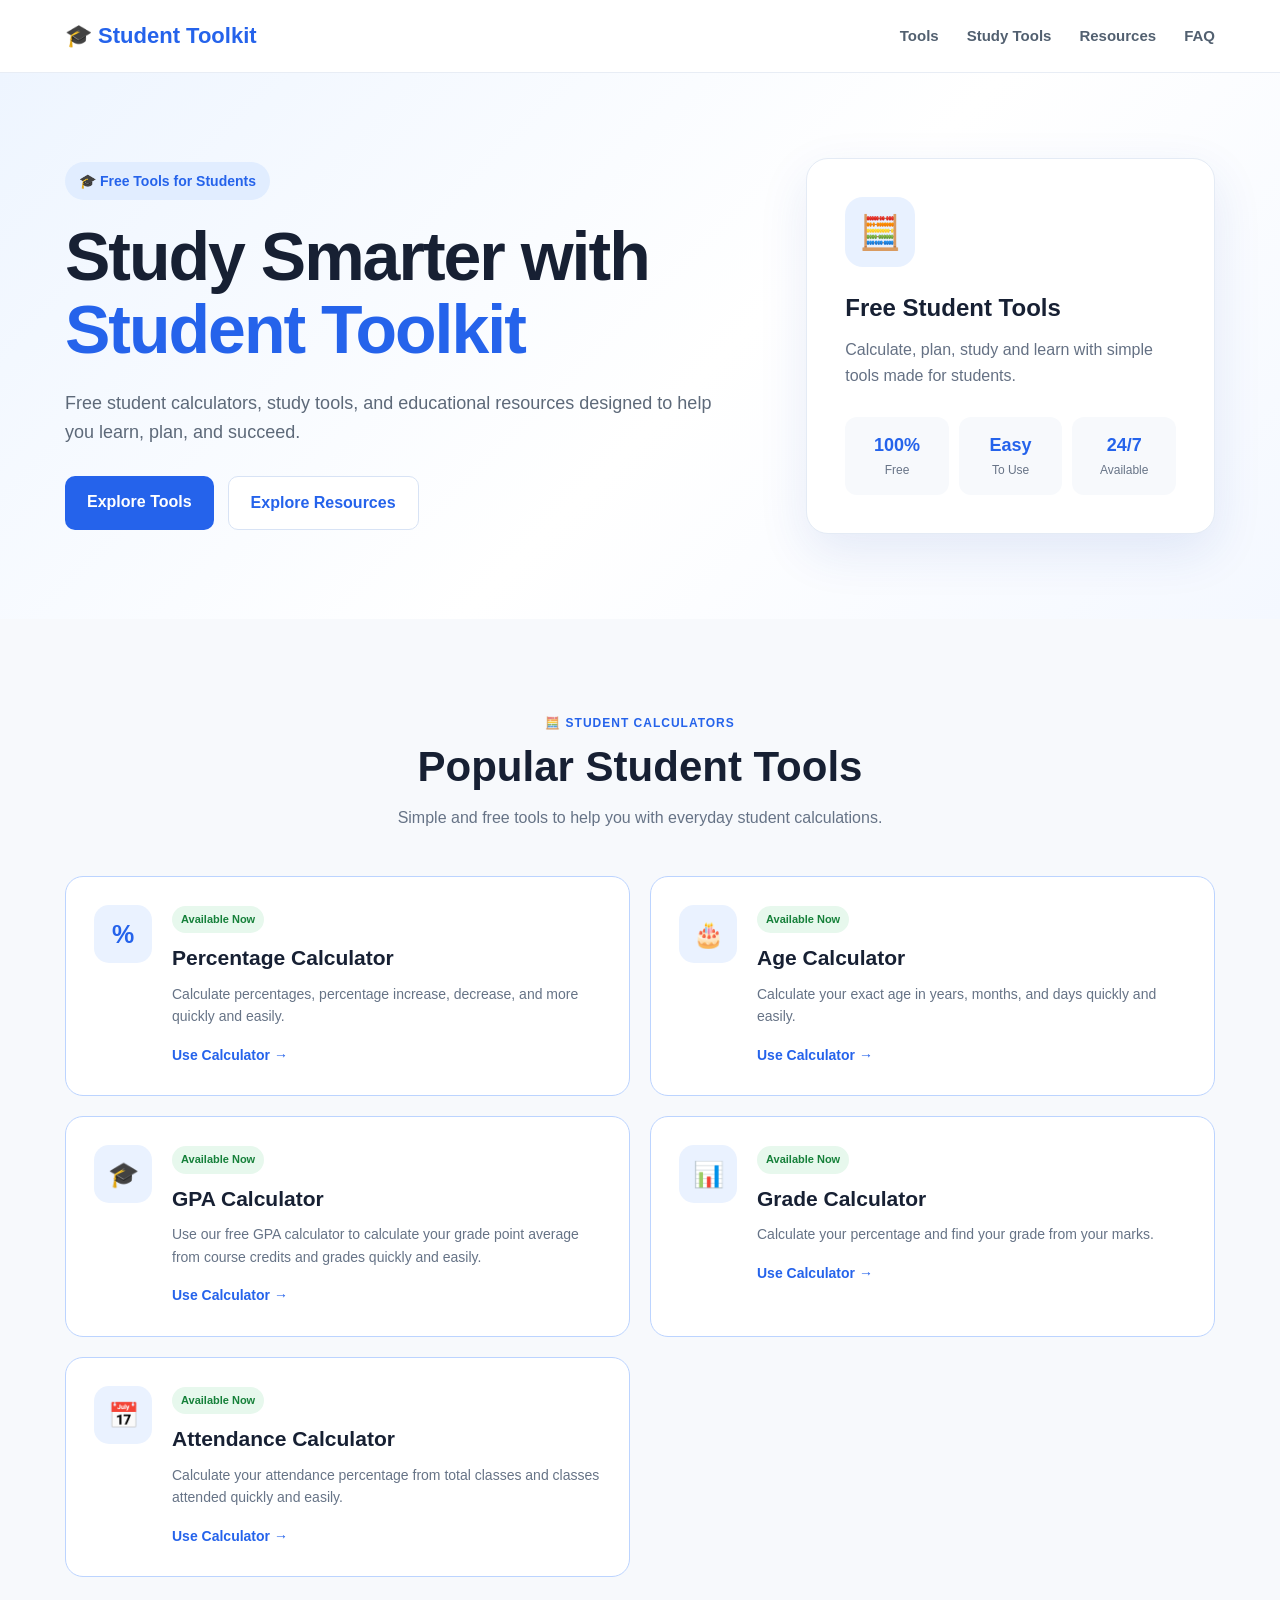
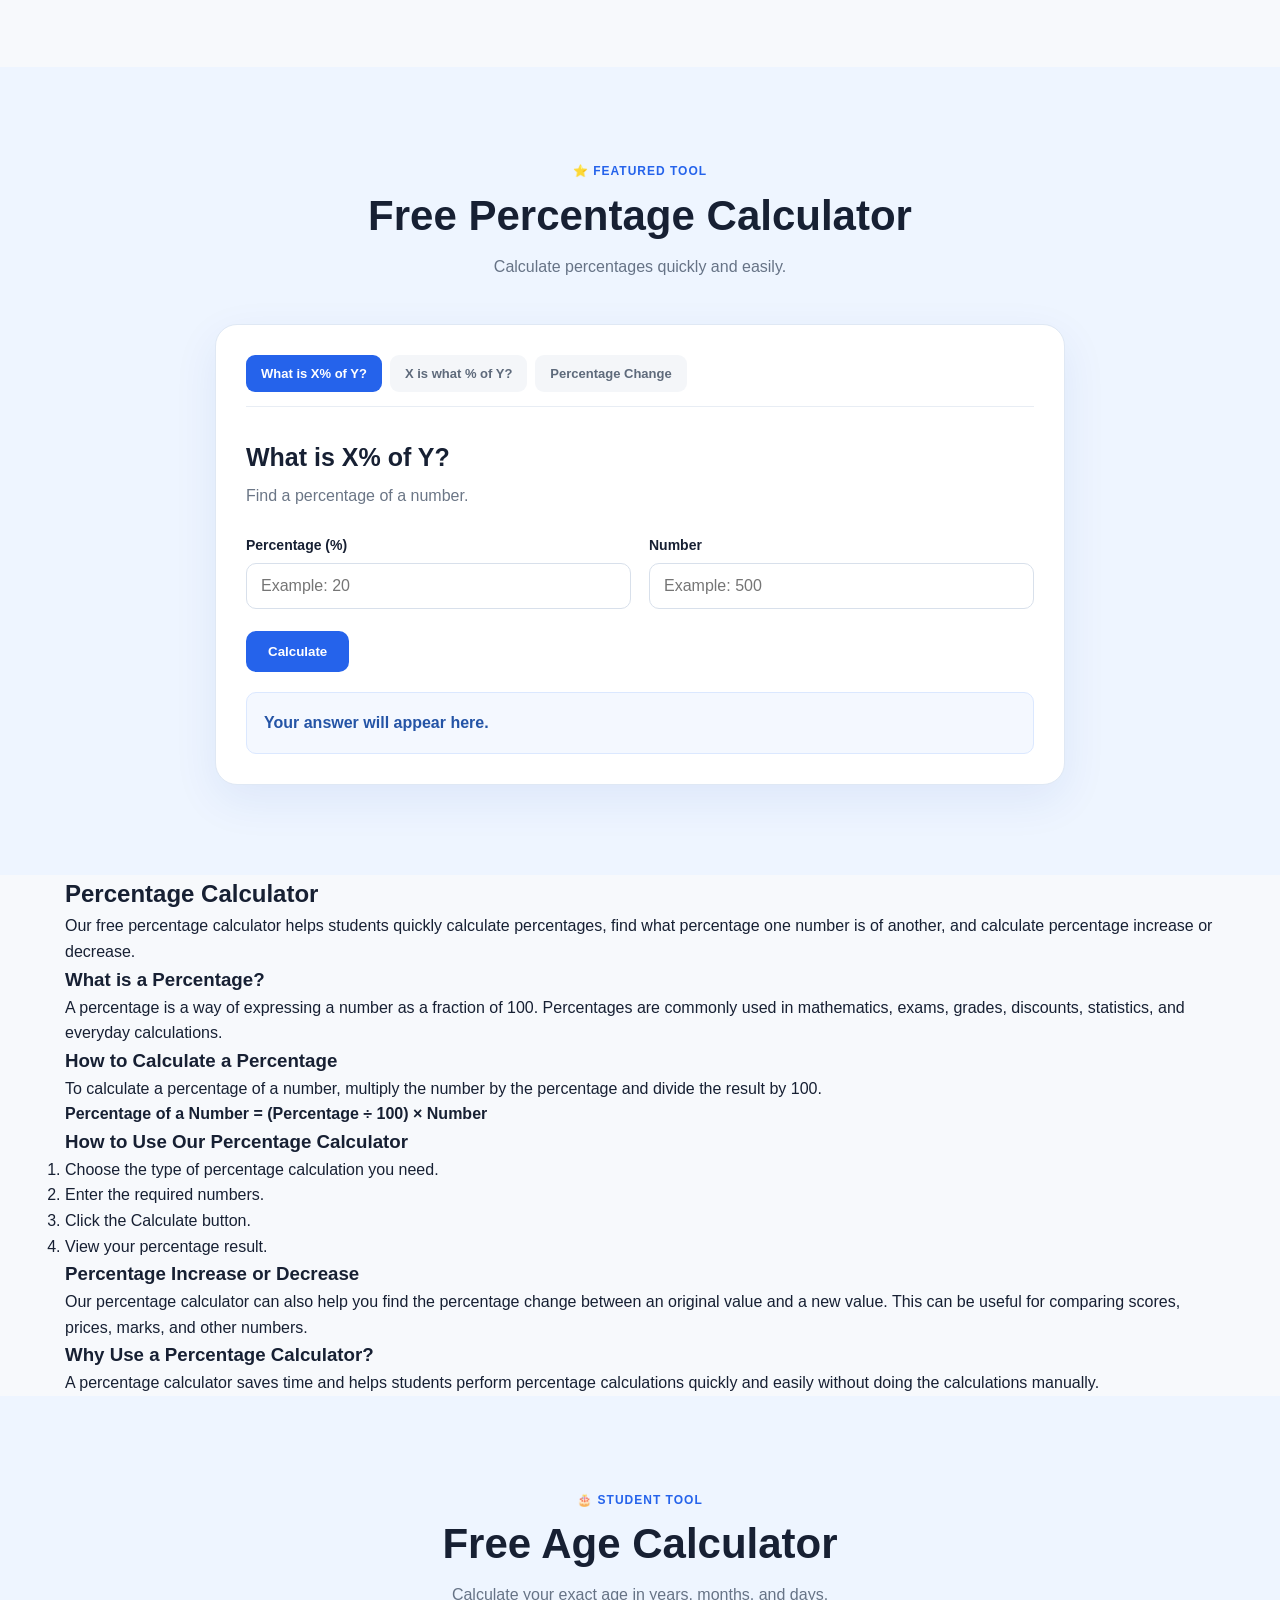
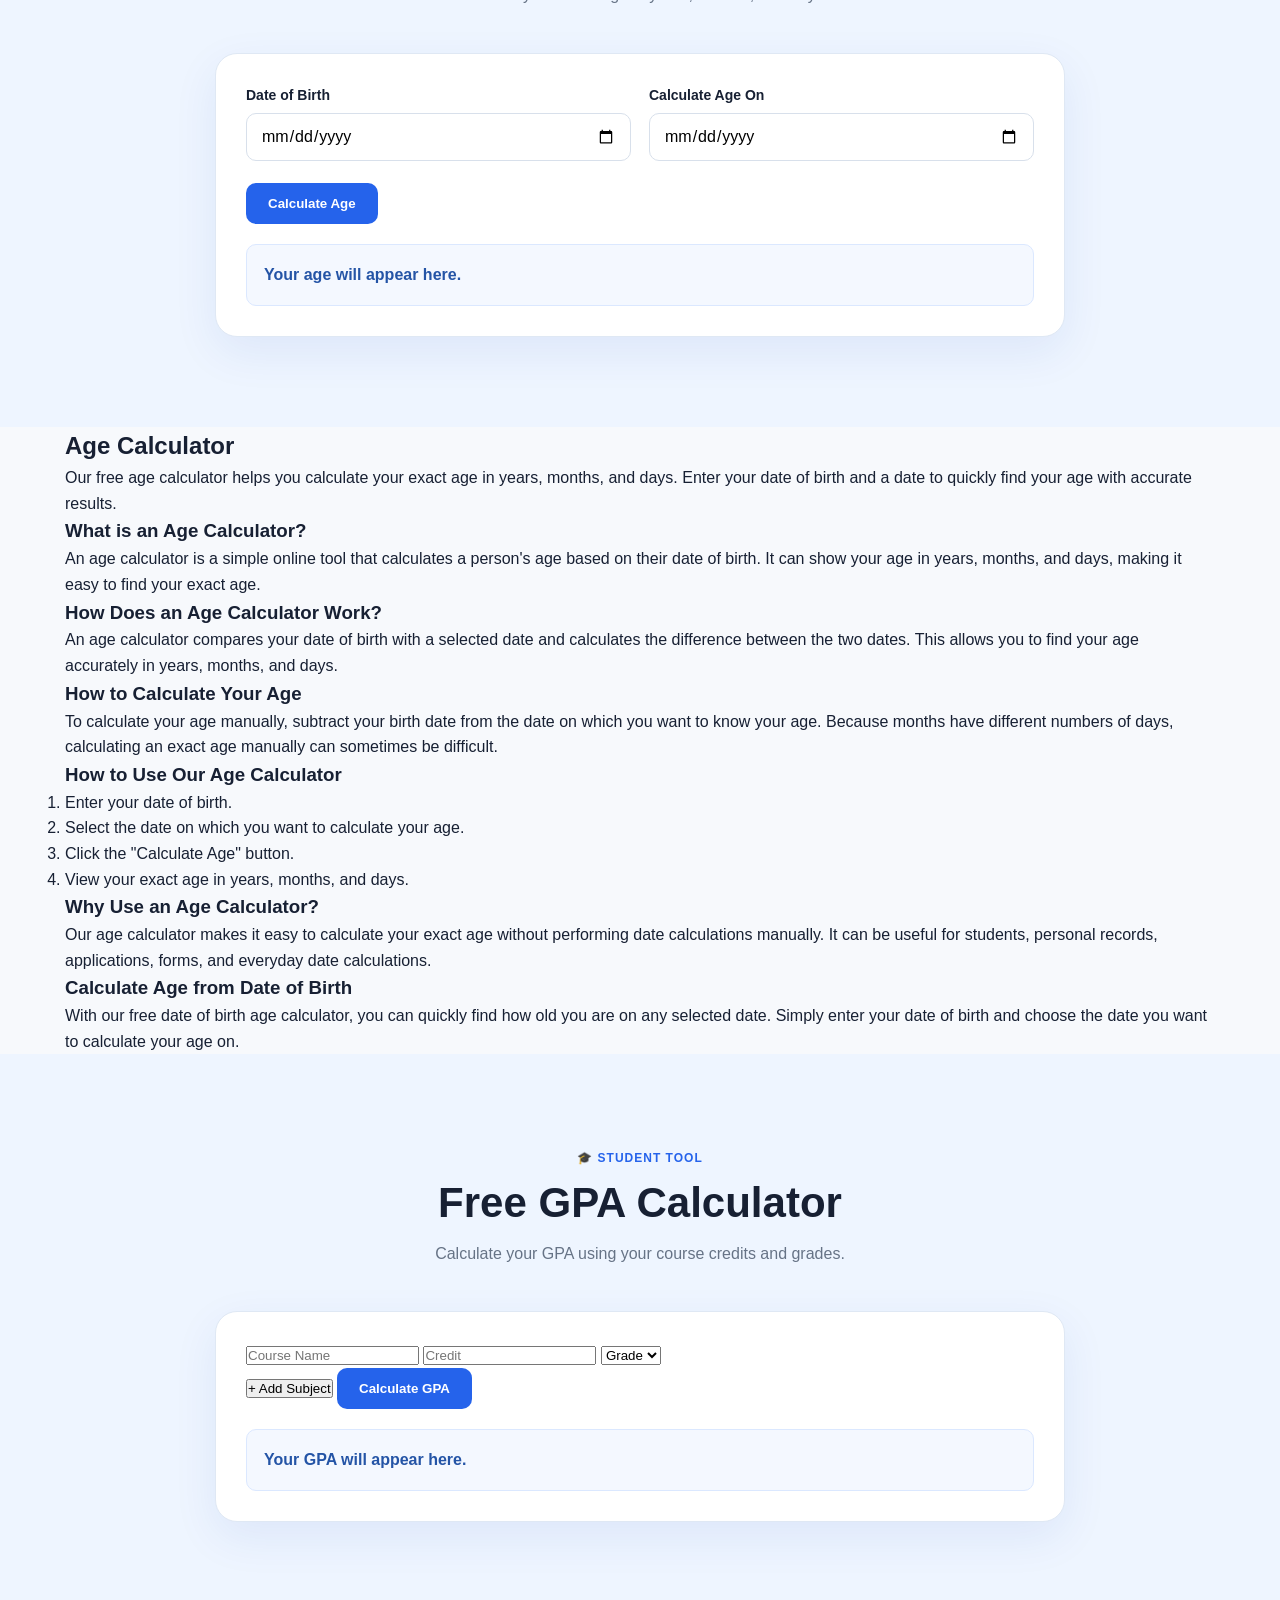
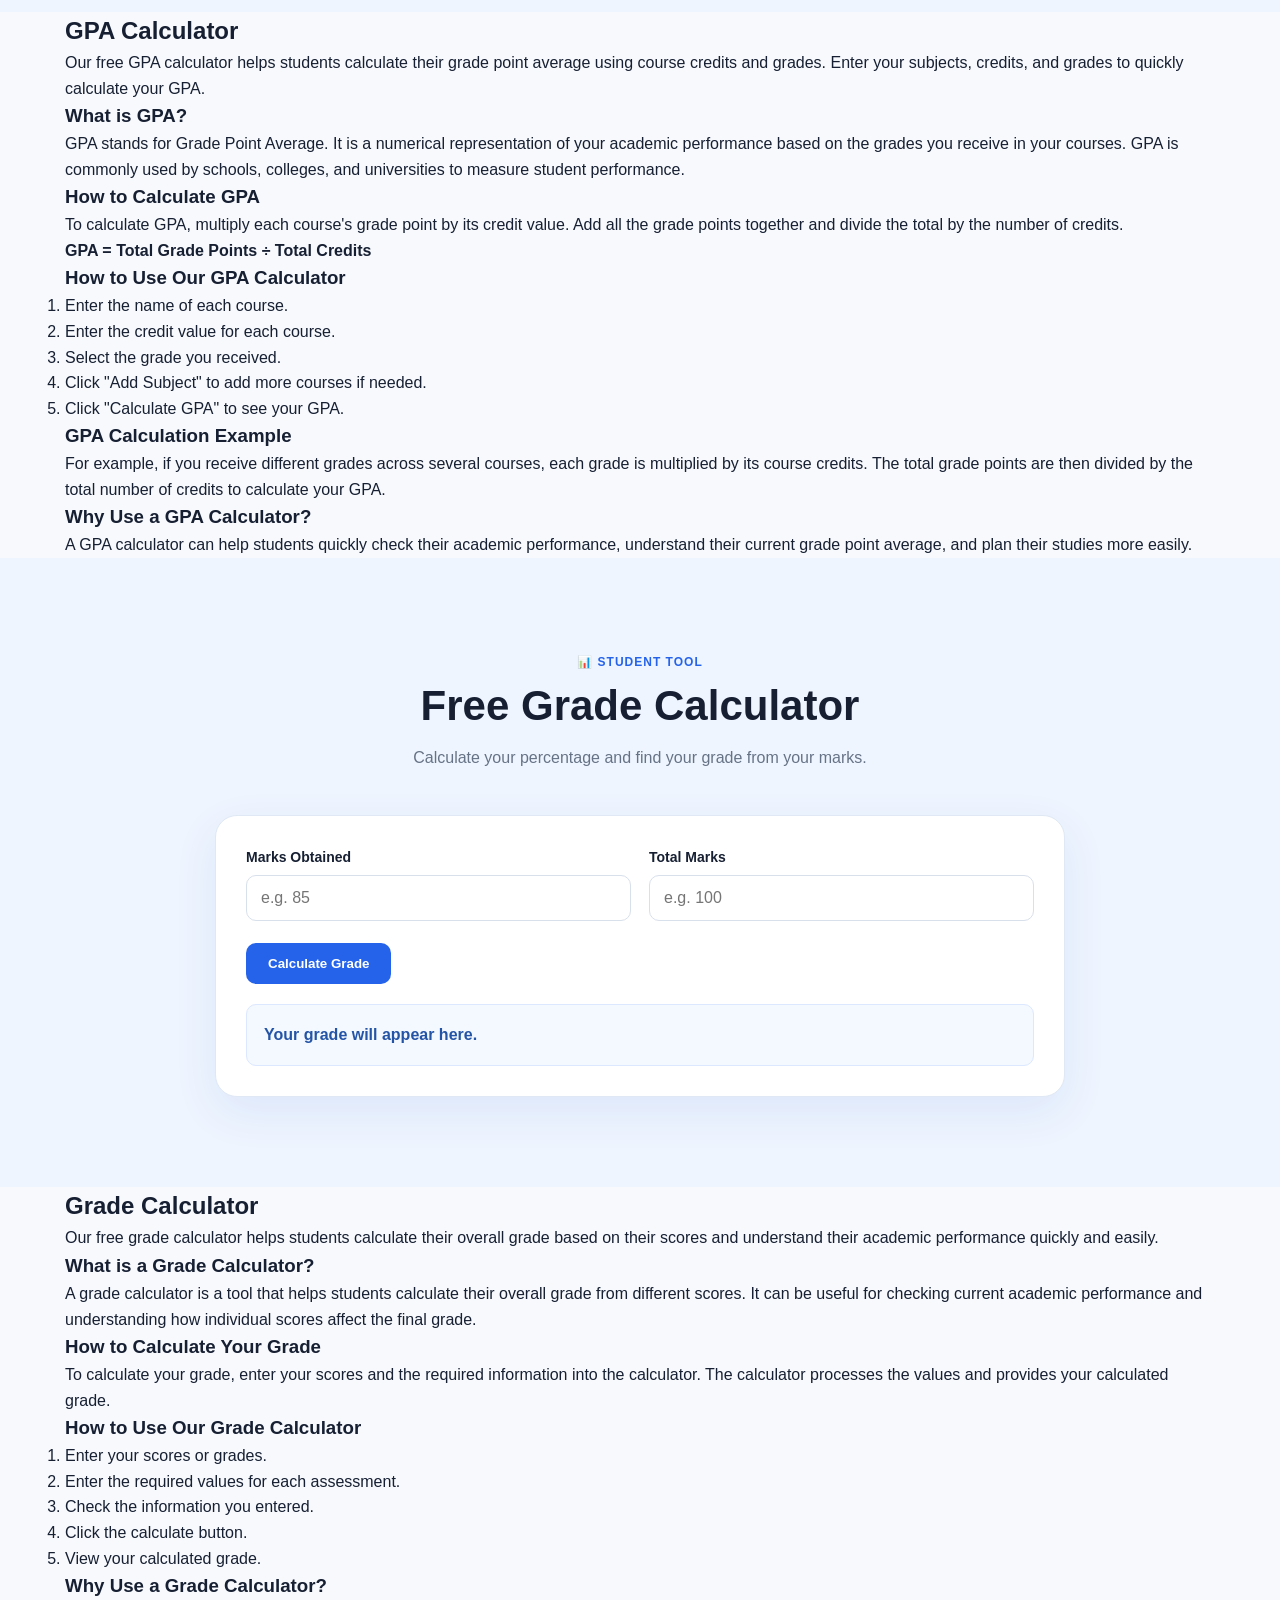
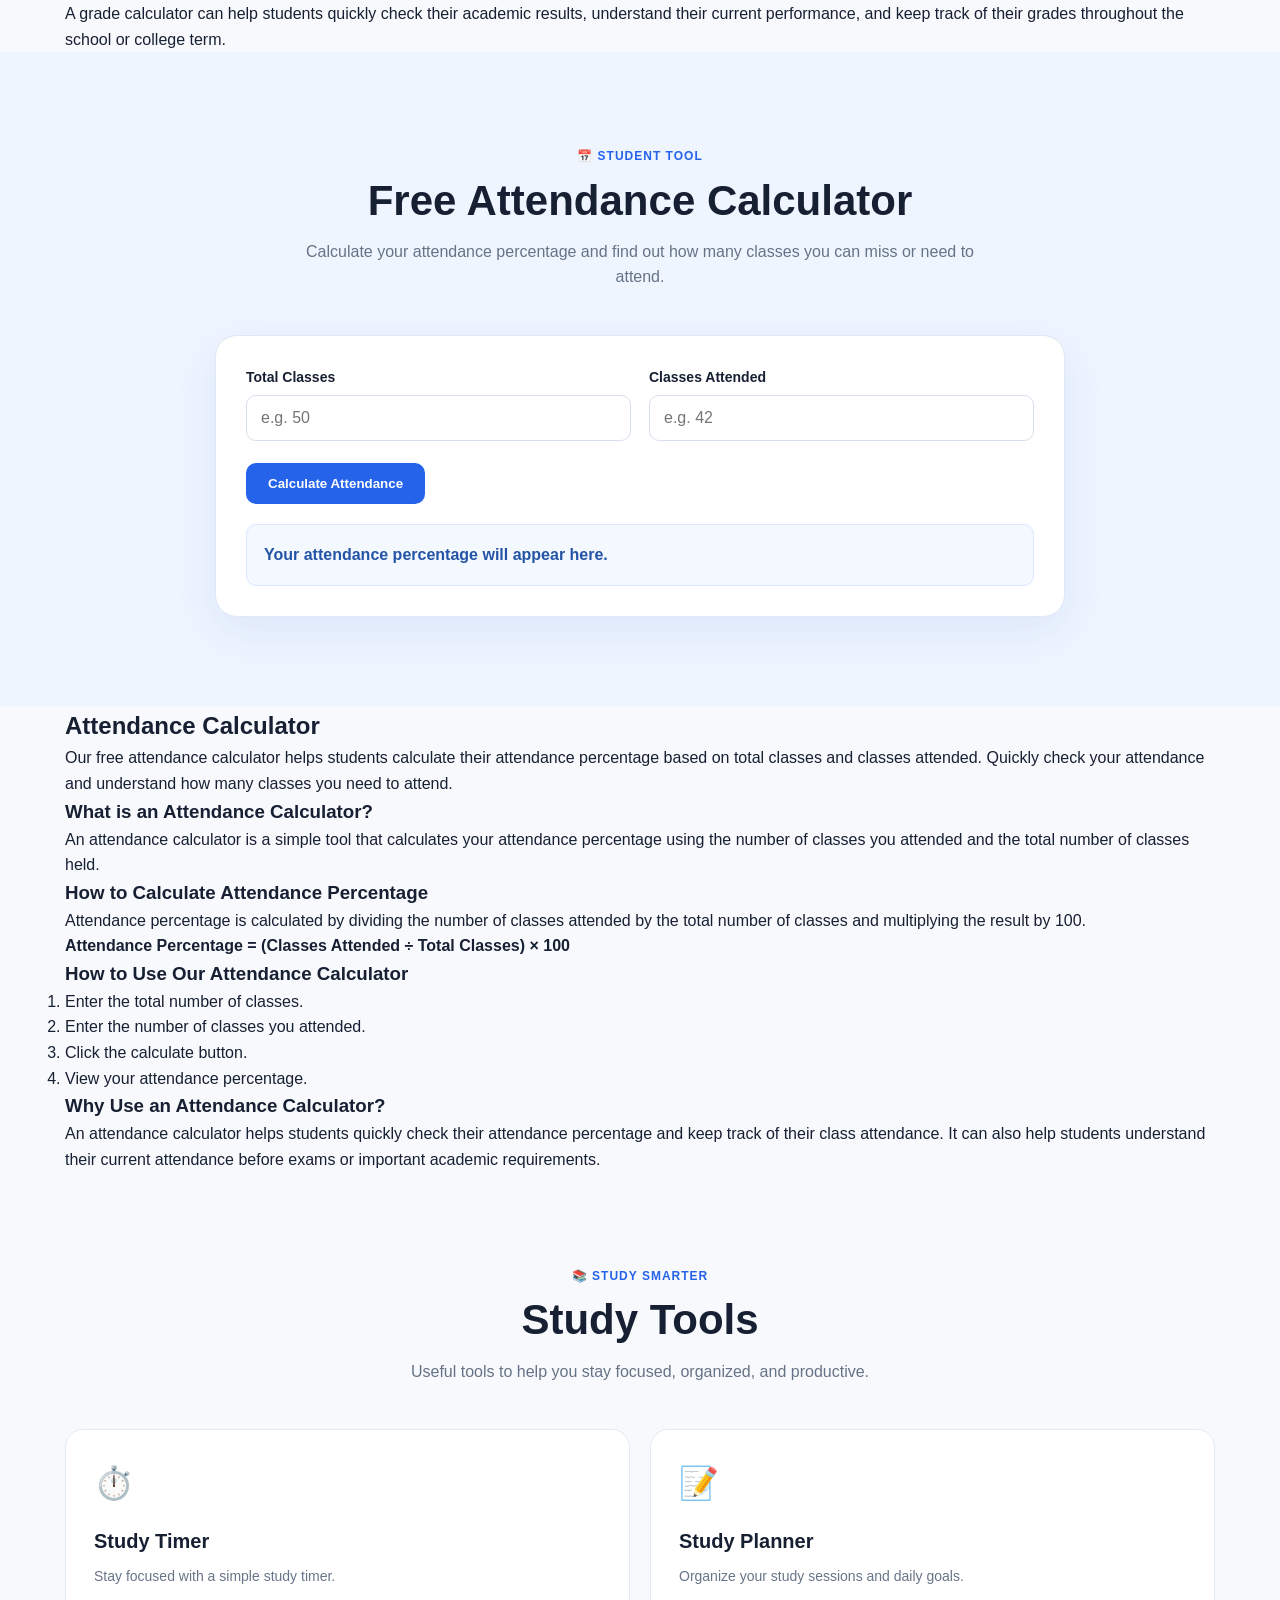
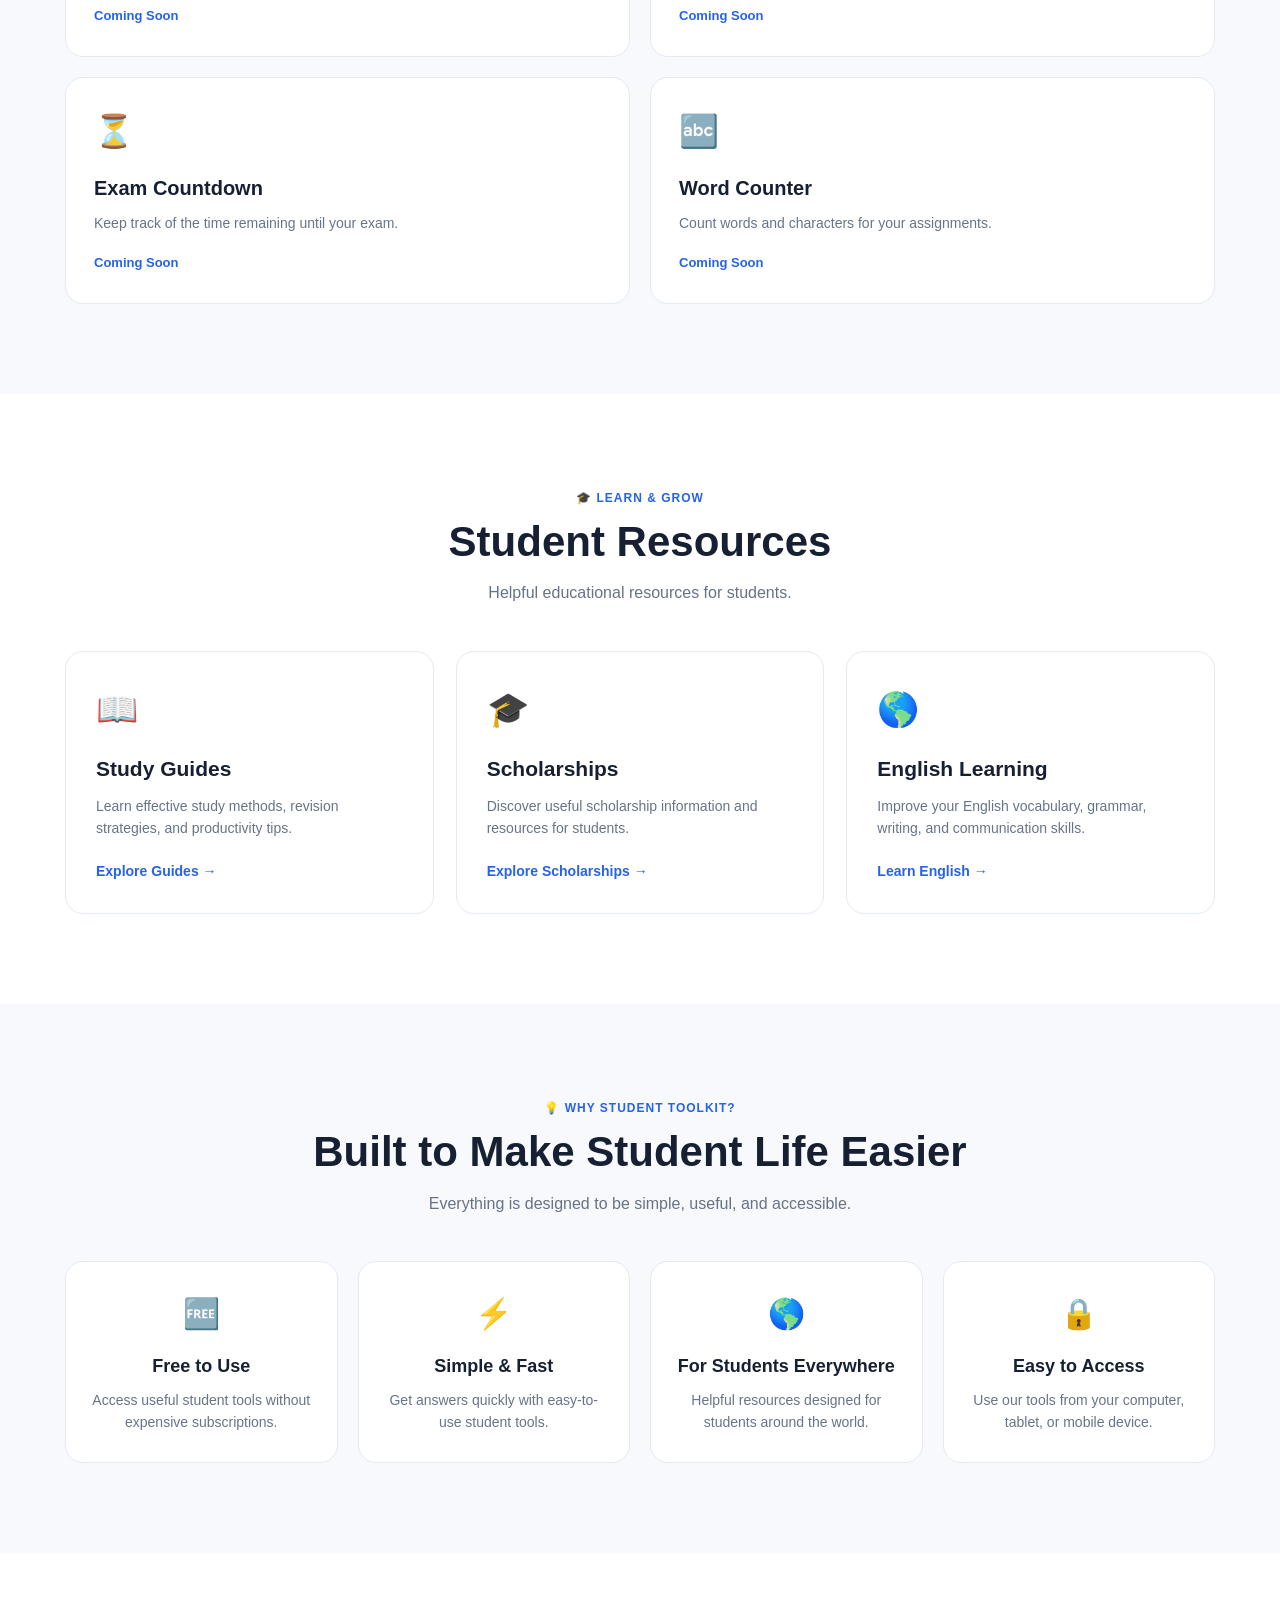
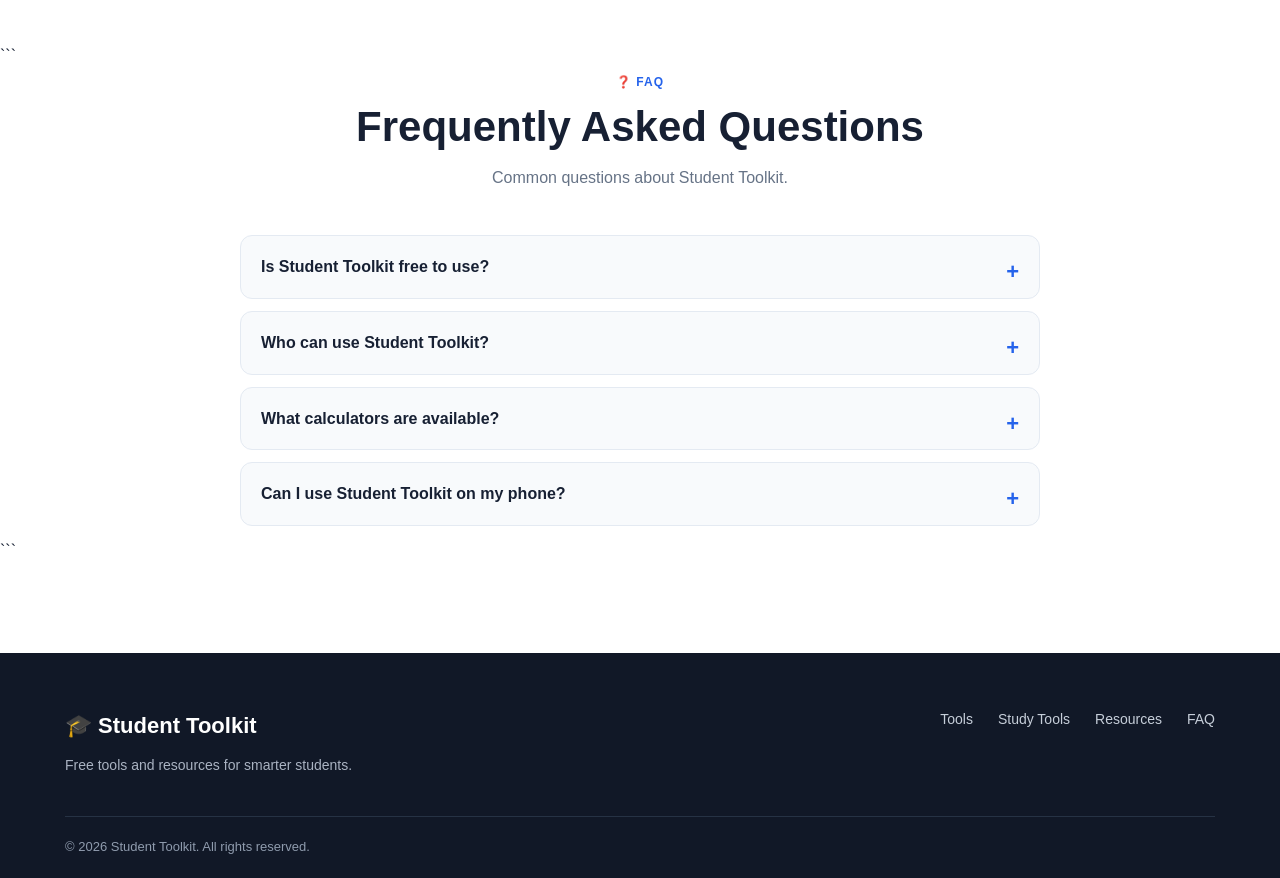
==== index.html @ 911ba62a "Update index.html" ====
<!DOCTYPE html>
<html lang="en">
<head>
    <meta name="google-site-verification" content="EQtaDF03C8hh1XUocnLh0utNA8jxIf3ytCfOJgobHnQ" />

<meta charset="UTF-8">

<meta name="viewport" content="width=device-width, initial-scale=1.0">

<title>Student Toolkit - Free Student Tools & Resources</title>

<meta name="description" content="Student Toolkit provides free student calculators and study tools, including percentage, age, GPA, grade, and attendance calculators to help students calculate and learn easily.">
<meta name="keywords" content="student tools, free student tools, student calculator, attendance calculator, free attendance calculator, attendance percentage calculator, class attendance calculator, attendance tracker, grade calculator, GPA calculator, age calculator, percentage calculator, study tools, study resources">
<meta name="author" content="Student Toolkit">

    <!-- Connect CSS -->
    <link rel="stylesheet" href="style.css">
</head>

<body>

    <!-- ================= HEADER ================= -->

    <header class="site-header">

        <div class="container header-content">

            <a href="#" class="logo">
                🎓 Student Toolkit
            </a>

            <nav class="navbar">
                <a href="#tools">Tools</a>
                <a href="#study-tools">Study Tools</a>
                <a href="#resources">Resources</a>
                <a href="#faq">FAQ</a>
            </nav>

        </div>

    </header>


    <!-- ================= HERO SECTION ================= -->

    <main>

        <section class="hero">

            <div class="container hero-content">

                <div class="hero-text">

                    <span class="hero-badge">
                        🎓 Free Tools for Students
                    </span>

                    <h1>
                        Study Smarter with
                        <span>Student Toolkit</span>
                    </h1>

                    <p>
                        Free student calculators, study tools, and educational
                        resources designed to help you learn, plan, and succeed.
                    </p>

                    <div class="hero-buttons">

                        <a href="#tools" class="btn btn-primary">
                            Explore Tools
                        </a>

                        <a href="#resources" class="btn btn-secondary">
                            Explore Resources
                        </a>

                    </div>

                </div>

                <div class="hero-card">

                    <div class="hero-card-icon">
                        🧮
                    </div>

                    <h3>Free Student Tools</h3>

                    <p>
                        Calculate, plan, study and learn with simple
                        tools made for students.
                    </p>

                    <div class="mini-stats">

                        <div>
                            <strong>100%</strong>
                            <span>Free</span>
                        </div>

                        <div>
                            <strong>Easy</strong>
                            <span>To Use</span>
                        </div>

                        <div>
                            <strong>24/7</strong>
                            <span>Available</span>
                        </div>

                    </div>

                </div>

            </div>

        </section>


        <!-- ================= POPULAR TOOLS ================= -->

        <section id="tools" class="section">

            <div class="container">

                <div class="section-heading">

                    <span class="section-label">
                        🧮 STUDENT CALCULATORS
                    </span>

                    <h2>Popular Student Tools</h2>

                    <p>
                        Simple and free tools to help you with everyday
                        student calculations.
                    </p>

                </div>


                <div class="tools-grid">

                    <!-- Percentage Calculator -->

                    <div class="tool-card featured-tool">

                        <div class="tool-icon">
                            %
                        </div>

                        <div class="tool-content">

                            <span class="tool-badge">
                                Available Now
                            </span>

                            <h3>Percentage Calculator</h3>

                            <p>
                                Calculate percentages, percentage increase,
                                decrease, and more quickly and easily.
                            </p>

                            <a href="#percentage-calculator" class="tool-link">
                                Use Calculator →
                            </a>

                        </div>

                    </div>
                                        <!-- Age Calculator -->

                    <div class="tool-card featured-tool">

                        <div class="tool-icon">
                            🎂
                        </div>

                        <div class="tool-content">

                            <span class="tool-badge">
                                Available Now
                            </span>

                            <h3>Age Calculator</h3>

                            <p>
                                Calculate your exact age in years, months,
                                and days quickly and easily.
                            </p>

                            <a href="#age-calculator" class="tool-link">
                                Use Calculator →
                            </a>

                        </div>

                    </div>


                   <!-- GPA Calculator -->

<div class="tool-card featured-tool">

    <div class="tool-icon">
        🎓
    </div>

    <div class="tool-content">

        <span class="tool-badge">
            Available Now
        </span>

        <h3>GPA Calculator</h3>

       <p>
    Use our free GPA calculator to calculate your grade point average
    from course credits and grades quickly and easily.
</p>
        <a href="#gpa-calculator" class="tool-link">
            Use Calculator →
        </a>

    </div>

</div>


                    <!-- Grade Calculator -->

<div class="tool-card featured-tool">

    <div class="tool-icon">
        📊
    </div>

    <div class="tool-content">

        <span class="tool-badge">
            Available Now
        </span>

        <h3>Grade Calculator</h3>

        <p>
            Calculate your percentage and find your grade from your marks.
        </p>

        <a href="#grade-calculator" class="tool-link">
            Use Calculator →
        </a>

    </div>

</div>
                    <!-- Attendance Calculator -->

<div class="tool-card featured-tool">

    <div class="tool-icon">
        📅
    </div>

    <div class="tool-content">

        <span class="tool-badge">
            Available Now
        </span>

        <h3>Attendance Calculator</h3>

        <p>
            Calculate your attendance percentage from total classes and classes attended quickly and easily.
        </p>

        <a href="#attendance-calculator" class="tool-link">
            Use Calculator →
        </a>

    </div>

</div>
        </section>


        <!-- ================= PERCENTAGE CALCULATOR ================= -->

        <section id="percentage-calculator" class="calculator-section">

            <div class="container">

                <div class="section-heading">

                    <span class="section-label">
                        ⭐ FEATURED TOOL
                    </span>

                    <h2>Free Percentage Calculator</h2>

                    <p>
                        Calculate percentages quickly and easily.
                    </p>

                </div>


                <div class="calculator-box">

                    <!-- Calculator Tabs -->

                    <div class="calculator-tabs">

                        <button
                            class="calculator-tab active"
                            onclick="showCalculator(1)">
                            What is X% of Y?
                        </button>

                        <button
                            class="calculator-tab"
                            onclick="showCalculator(2)">
                            X is what % of Y?
                        </button>

                        <button
                            class="calculator-tab"
                            onclick="showCalculator(3)">
                            Percentage Change
                        </button>

                    </div>


                    <!-- Calculator 1 -->

                    <div id="calculator-1" class="calculator-content active">

                        <h3>What is X% of Y?</h3>

                        <p class="calculator-description">
                            Find a percentage of a number.
                        </p>

                        <div class="input-row">

                            <div class="input-group">

                                <label for="percent1">
                                    Percentage (%)
                                </label>

                                <input
                                    type="number"
                                    id="percent1"
                                    placeholder="Example: 20">

                            </div>

                            <div class="input-group">

                                <label for="number1">
                                    Number
                                </label>

                                <input
                                    type="number"
                                    id="number1"
                                    placeholder="Example: 500">

                            </div>

                        </div>

                        <button
                            class="calculate-btn"
                            onclick="calculatePercentageOfNumber()">
                            Calculate
                        </button>

                        <div id="result1" class="calculator-result">
                            Your answer will appear here.
                        </div>

                    </div>


                    <!-- Calculator 2 -->

                    <div id="calculator-2" class="calculator-content">

                        <h3>X is what percentage of Y?</h3>

                        <p class="calculator-description">
                            Find what percentage one number is of another.
                        </p>

                        <div class="input-row">

                            <div class="input-group">

                                <label for="number2">
                                    X
                                </label>

                                <input
                                    type="number"
                                    id="number2"
                                    placeholder="Example: 25">

                            </div>

                            <div class="input-group">

                                <label for="number3">
                                    Y
                                </label>

                                <input
                                    type="number"
                                    id="number3"
                                    placeholder="Example: 100">

                            </div>

                        </div>

                        <button
                            class="calculate-btn"
                            onclick="calculatePercentage()">
                            Calculate
                        </button>

                        <div id="result2" class="calculator-result">
                            Your answer will appear here.
                        </div>

                    </div>


                    <!-- Calculator 3 -->

                    <div id="calculator-3" class="calculator-content">

                        <h3>Percentage Increase or Decrease</h3>

                        <p class="calculator-description">
                            Calculate the percentage change between two numbers.
                        </p>

                        <div class="input-row">

                            <div class="input-group">

                                <label for="originalNumber">
                                    Original Number
                                </label>

                                <input
                                    type="number"
                                    id="originalNumber"
                                    placeholder="Example: 100">

                            </div>

                            <div class="input-group">

                                <label for="newNumber">
                                    New Number
                                </label>

                                <input
                                    type="number"
                                    id="newNumber"
                                    placeholder="Example: 120">

                            </div>

                        </div>

                        <button
                            class="calculate-btn"
                            onclick="calculatePercentageChange()">
                            Calculate
                        </button>

                        <div id="result3" class="calculator-result">
                            Your answer will appear here.
                        </div>

                    </div>

                </div>

            </div>

        </section>
                    <!-- ================= PERCENTAGE CALCULATOR SEO CONTENT ================= -->

<section class="seo-content-section">

    <div class="container">

        <h2>Percentage Calculator</h2>

        <p>
            Our free percentage calculator helps students quickly calculate
            percentages, find what percentage one number is of another, and
            calculate percentage increase or decrease.
        </p>

        <h3>What is a Percentage?</h3>

        <p>
            A percentage is a way of expressing a number as a fraction of 100.
            Percentages are commonly used in mathematics, exams, grades, discounts,
            statistics, and everyday calculations.
        </p>

        <h3>How to Calculate a Percentage</h3>

        <p>
            To calculate a percentage of a number, multiply the number by the
            percentage and divide the result by 100.
        </p>

        <p>
            <strong>Percentage of a Number = (Percentage ÷ 100) × Number</strong>
        </p>

        <h3>How to Use Our Percentage Calculator</h3>

        <ol>
            <li>Choose the type of percentage calculation you need.</li>
            <li>Enter the required numbers.</li>
            <li>Click the Calculate button.</li>
            <li>View your percentage result.</li>
        </ol>

        <h3>Percentage Increase or Decrease</h3>

        <p>
            Our percentage calculator can also help you find the percentage
            change between an original value and a new value. This can be useful
            for comparing scores, prices, marks, and other numbers.
        </p>

        <h3>Why Use a Percentage Calculator?</h3>

        <p>
            A percentage calculator saves time and helps students perform
            percentage calculations quickly and easily without doing the
            calculations manually.
        </p>

    </div>

</section>
                <!-- ================= AGE CALCULATOR ================= -->

        <section id="age-calculator" class="calculator-section">

            <div class="container">

                <div class="section-heading">

                    <span class="section-label">
                        🎂 STUDENT TOOL
                    </span>

                    <h2>Free Age Calculator</h2>

                    <p>
                        Calculate your exact age in years, months, and days.
                    </p>

                </div>


                <div class="calculator-box age-calculator-box">

                    <div class="input-row">

                        <div class="input-group">

                            <label for="birthDate">
                                Date of Birth
                            </label>

                            <input
                                type="date"
                                id="birthDate">

                        </div>


                        <div class="input-group">

                            <label for="ageAtDate">
                                Calculate Age On
                            </label>

                            <input
                                type="date"
                                id="ageAtDate">

                        </div>

                    </div>


                    <button
                        class="calculate-btn"
                        onclick="calculateAge()">
                        Calculate Age
                    </button>


                    <div id="ageResult" class="calculator-result">
                        Your age will appear here.
                    </div>

                </div>

            </div>

        </section>
                   <!-- ================= AGE CALCULATOR SEO CONTENT ================= -->

<section class="seo-content-section">

    <div class="container">

        <h2>Age Calculator</h2>

        <p>
            Our free age calculator helps you calculate your exact age in
            years, months, and days. Enter your date of birth and a date to
            quickly find your age with accurate results.
        </p>

        <h3>What is an Age Calculator?</h3>

        <p>
            An age calculator is a simple online tool that calculates a
            person's age based on their date of birth. It can show your age
            in years, months, and days, making it easy to find your exact age.
        </p>

        <h3>How Does an Age Calculator Work?</h3>

        <p>
            An age calculator compares your date of birth with a selected
            date and calculates the difference between the two dates. This
            allows you to find your age accurately in years, months, and days.
        </p>

        <h3>How to Calculate Your Age</h3>

        <p>
            To calculate your age manually, subtract your birth date from
            the date on which you want to know your age. Because months have
            different numbers of days, calculating an exact age manually can
            sometimes be difficult.
        </p>

        <h3>How to Use Our Age Calculator</h3>

        <ol>
            <li>Enter your date of birth.</li>
            <li>Select the date on which you want to calculate your age.</li>
            <li>Click the "Calculate Age" button.</li>
            <li>View your exact age in years, months, and days.</li>
        </ol>

        <h3>Why Use an Age Calculator?</h3>

        <p>
            Our age calculator makes it easy to calculate your exact age
            without performing date calculations manually. It can be useful
            for students, personal records, applications, forms, and everyday
            date calculations.
        </p>

        <h3>Calculate Age from Date of Birth</h3>

        <p>
            With our free date of birth age calculator, you can quickly find
            how old you are on any selected date. Simply enter your date of
            birth and choose the date you want to calculate your age on.
        </p>

    </div>

</section>
        <!-- ================= GPA CALCULATOR ================= -->

<section id="gpa-calculator" class="calculator-section">

    <div class="container">

        <div class="section-heading">

            <span class="section-label">
                🎓 STUDENT TOOL
            </span>

            <h2>Free GPA Calculator</h2>

            <p>
                Calculate your GPA using your course credits and grades.
            </p>

        </div>


        <div class="calculator-box gpa-calculator-box">

            <div id="gpaRows">

                <div class="gpa-row">

                    <input
                        type="text"
                        class="course-name"
                        placeholder="Course Name">

                    <input
                        type="number"
                        class="course-credit"
                        placeholder="Credit"
                        min="0"
                        step="0.5">

                    <select class="course-grade">

                        <option value="">Grade</option>
                        <option value="4.0">A+</option>
                        <option value="4.0">A</option>
                        <option value="3.7">A-</option>
                        <option value="3.3">B+</option>
                        <option value="3.0">B</option>
                        <option value="2.7">B-</option>
                        <option value="2.3">C+</option>
                        <option value="2.0">C</option>
                        <option value="1.7">C-</option>
                        <option value="1.3">D+</option>
                        <option value="1.0">D</option>
                        <option value="0.0">F</option>

                    </select>

                </div>

            </div>


            <button
                type="button"
                class="secondary-btn"
                onclick="addGpaRow()">
                + Add Subject
            </button>


            <button
                type="button"
                class="calculate-btn"
                onclick="calculateGPA()">
                Calculate GPA
            </button>


            <div id="gpaResult" class="calculator-result">
                Your GPA will appear here.
            </div>

        </div>

    </div>

</section>
                    <!-- ================= GPA CALCULATOR SEO CONTENT ================= -->

<section class="seo-content-section">

    <div class="container">

        <h2>GPA Calculator</h2>

        <p>
            Our free GPA calculator helps students calculate their grade point average
            using course credits and grades. Enter your subjects, credits, and grades
            to quickly calculate your GPA.
        </p>

        <h3>What is GPA?</h3>

        <p>
            GPA stands for Grade Point Average. It is a numerical representation of
            your academic performance based on the grades you receive in your courses.
            GPA is commonly used by schools, colleges, and universities to measure
            student performance.
        </p>

        <h3>How to Calculate GPA</h3>

        <p>
            To calculate GPA, multiply each course's grade point by its credit value.
            Add all the grade points together and divide the total by the number of
            credits.
        </p>

        <p>
            <strong>GPA = Total Grade Points ÷ Total Credits</strong>
        </p>

        <h3>How to Use Our GPA Calculator</h3>

        <ol>
            <li>Enter the name of each course.</li>
            <li>Enter the credit value for each course.</li>
            <li>Select the grade you received.</li>
            <li>Click "Add Subject" to add more courses if needed.</li>
            <li>Click "Calculate GPA" to see your GPA.</li>
        </ol>

        <h3>GPA Calculation Example</h3>

        <p>
            For example, if you receive different grades across several courses,
            each grade is multiplied by its course credits. The total grade points
            are then divided by the total number of credits to calculate your GPA.
        </p>

        <h3>Why Use a GPA Calculator?</h3>

        <p>
            A GPA calculator can help students quickly check their academic
            performance, understand their current grade point average, and plan
            their studies more easily.
        </p>

    </div>

</section>
        <!-- ================= GRADE CALCULATOR ================= -->

<section id="grade-calculator" class="calculator-section">

    <div class="container">

        <div class="section-heading">

            <span class="section-label">
                📊 STUDENT TOOL
            </span>

            <h2>Free Grade Calculator</h2>

            <p>
                Calculate your percentage and find your grade from your marks.
            </p>

        </div>


        <div class="calculator-box grade-calculator-box">

            <div class="input-row">

                <div class="input-group">

                    <label for="marksObtained">
                        Marks Obtained
                    </label>

                    <input
                        type="number"
                        id="marksObtained"
                        placeholder="e.g. 85"
                        min="0"
                        step="0.01">

                </div>


                <div class="input-group">

                    <label for="totalMarks">
                        Total Marks
                    </label>

                    <input
                        type="number"
                        id="totalMarks"
                        placeholder="e.g. 100"
                        min="1"
                        step="0.01">

                </div>

            </div>


            <button
                type="button"
                class="calculate-btn"
                onclick="calculateGrade()">
                Calculate Grade
            </button>


            <div id="gradeResult" class="calculator-result">
                Your grade will appear here.
            </div>

        </div>

    </div>

</section>
                    <!-- ================= GRADE CALCULATOR SEO CONTENT ================= -->

<section class="seo-content-section">

    <div class="container">

        <h2>Grade Calculator</h2>

        <p>
            Our free grade calculator helps students calculate their overall grade
            based on their scores and understand their academic performance quickly
            and easily.
        </p>

        <h3>What is a Grade Calculator?</h3>

        <p>
            A grade calculator is a tool that helps students calculate their
            overall grade from different scores. It can be useful for checking
            current academic performance and understanding how individual scores
            affect the final grade.
        </p>

        <h3>How to Calculate Your Grade</h3>

        <p>
            To calculate your grade, enter your scores and the required information
            into the calculator. The calculator processes the values and provides
            your calculated grade.
        </p>

        <h3>How to Use Our Grade Calculator</h3>

        <ol>
            <li>Enter your scores or grades.</li>
            <li>Enter the required values for each assessment.</li>
            <li>Check the information you entered.</li>
            <li>Click the calculate button.</li>
            <li>View your calculated grade.</li>
        </ol>

        <h3>Why Use a Grade Calculator?</h3>

        <p>
            A grade calculator can help students quickly check their academic
            results, understand their current performance, and keep track of
            their grades throughout the school or college term.
        </p>

    </div>

</section>
        <!-- ================= ATTENDANCE CALCULATOR ================= -->

<section id="attendance-calculator" class="calculator-section">

    <div class="container">

        <div class="section-heading">

            <span class="section-label">
                📅 STUDENT TOOL
            </span>

            <h2>Free Attendance Calculator</h2>

            <p>
                Calculate your attendance percentage and find out how many classes you can miss or need to attend.
            </p>

        </div>


        <div class="calculator-box attendance-calculator-box">

            <div class="input-row">

                <div class="input-group">

                    <label for="totalClasses">
                        Total Classes
                    </label>

                    <input
                        type="number"
                        id="totalClasses"
                        placeholder="e.g. 50"
                        min="1"
                        step="1">

                </div>


                <div class="input-group">

                    <label for="attendedClasses">
                        Classes Attended
                    </label>

                    <input
                        type="number"
                        id="attendedClasses"
                        placeholder="e.g. 42"
                        min="0"
                        step="1">

                </div>

            </div>


            <button
                type="button"
                class="calculate-btn"
                onclick="calculateAttendance()">
                Calculate Attendance
            </button>


            <div id="attendanceResult" class="calculator-result">
                Your attendance percentage will appear here.
            </div>

        </div>

    </div>

</section>
                    <!-- ================= ATTENDANCE CALCULATOR SEO CONTENT ================= -->

<section class="seo-content-section">

    <div class="container">

        <h2>Attendance Calculator</h2>

        <p>
            Our free attendance calculator helps students calculate their attendance
            percentage based on total classes and classes attended. Quickly check
            your attendance and understand how many classes you need to attend.
        </p>

        <h3>What is an Attendance Calculator?</h3>

        <p>
            An attendance calculator is a simple tool that calculates your attendance
            percentage using the number of classes you attended and the total number
            of classes held.
        </p>

        <h3>How to Calculate Attendance Percentage</h3>

        <p>
            Attendance percentage is calculated by dividing the number of classes
            attended by the total number of classes and multiplying the result by 100.
        </p>

        <p>
            <strong>Attendance Percentage = (Classes Attended ÷ Total Classes) × 100</strong>
        </p>

        <h3>How to Use Our Attendance Calculator</h3>

        <ol>
            <li>Enter the total number of classes.</li>
            <li>Enter the number of classes you attended.</li>
            <li>Click the calculate button.</li>
            <li>View your attendance percentage.</li>
        </ol>

        <h3>Why Use an Attendance Calculator?</h3>

        <p>
            An attendance calculator helps students quickly check their attendance
            percentage and keep track of their class attendance. It can also help
            students understand their current attendance before exams or important
            academic requirements.
        </p>

    </div>

</section>


        <!-- ================= STUDY TOOLS ================= -->

        <section id="study-tools" class="section">

            <div class="container">

                <div class="section-heading">

                    <span class="section-label">
                        📚 STUDY SMARTER
                    </span>

                    <h2>Study Tools</h2>

                    <p>
                        Useful tools to help you stay focused,
                        organized, and productive.
                    </p>

                </div>


                <div class="tools-grid">

                    <div class="resource-card">

                        <div class="resource-icon">
                            ⏱️
                        </div>

                        <h3>Study Timer</h3>

                        <p>
                            Stay focused with a simple study timer.
                        </p>

                        <span class="coming-text">
                            Coming Soon
                        </span>

                    </div>


                    <div class="resource-card">

                        <div class="resource-icon">
                            📝
                        </div>

                        <h3>Study Planner</h3>

                        <p>
                            Organize your study sessions and daily goals.
                        </p>

                        <span class="coming-text">
                            Coming Soon
                        </span>

                    </div>


                    <div class="resource-card">

                        <div class="resource-icon">
                            ⏳
                        </div>

                        <h3>Exam Countdown</h3>

                        <p>
                            Keep track of the time remaining until your exam.
                        </p>

                        <span class="coming-text">
                            Coming Soon
                        </span>

                    </div>


                    <div class="resource-card">

                        <div class="resource-icon">
                            🔤
                        </div>

                        <h3>Word Counter</h3>

                        <p>
                            Count words and characters for your assignments.
                        </p>

                        <span class="coming-text">
                            Coming Soon
                        </span>

                    </div>

                </div>

            </div>

        </section>


        <!-- ================= RESOURCES ================= -->

        <section id="resources" class="section resources-section">

            <div class="container">

                <div class="section-heading">

                    <span class="section-label">
                        🎓 LEARN & GROW
                    </span>

                    <h2>Student Resources</h2>

                    <p>
                        Helpful educational resources for students.
                    </p>

                </div>


                <div class="resources-grid">

                    <article class="article-card">

                        <div class="article-icon">
                            📖
                        </div>

                        <h3>Study Guides</h3>

                        <p>
                            Learn effective study methods, revision
                            strategies, and productivity tips.
                        </p>

                        <a href="#" class="article-link">
                            Explore Guides →
                        </a>

                    </article>


                    <article class="article-card">

                        <div class="article-icon">
                            🎓
                        </div>

                        <h3>Scholarships</h3>

                        <p>
                            Discover useful scholarship information
                            and resources for students.
                        </p>

                        <a href="#" class="article-link">
                            Explore Scholarships →
                        </a>

                    </article>


                    <article class="article-card">

                        <div class="article-icon">
                            🌎
                        </div>

                        <h3>English Learning</h3>

                        <p>
                            Improve your English vocabulary, grammar,
                            writing, and communication skills.
                        </p>

                        <a href="#" class="article-link">
                            Learn English →
                        </a>

                    </article>

                </div>

            </div>

        </section>


        <!-- ================= WHY STUDENT TOOLKIT ================= -->

        <section class="why-section">

            <div class="container">

                <div class="section-heading">

                    <span class="section-label">
                        💡 WHY STUDENT TOOLKIT?
                    </span>

                    <h2>Built to Make Student Life Easier</h2>

                    <p>
                        Everything is designed to be simple,
                        useful, and accessible.
                    </p>

                </div>


                <div class="benefits-grid">

                    <div class="benefit">

                        <div class="benefit-icon">
                            🆓
                        </div>

                        <h3>Free to Use</h3>

                        <p>
                            Access useful student tools without
                            expensive subscriptions.
                        </p>

                    </div>


                    <div class="benefit">

                        <div class="benefit-icon">
                            ⚡
                        </div>

                        <h3>Simple & Fast</h3>

                        <p>
                            Get answers quickly with easy-to-use
                            student tools.
                        </p>

                    </div>


                    <div class="benefit">

                        <div class="benefit-icon">
                            🌎
                        </div>

                        <h3>For Students Everywhere</h3>

                        <p>
                            Helpful resources designed for students
                            around the world.
                        </p>

                    </div>


                    <div class="benefit">

                        <div class="benefit-icon">
                            🔒
                        </div>

                        <h3>Easy to Access</h3>

                        <p>
                            Use our tools from your computer,
                            tablet, or mobile device.
                        </p>

                    </div>

                </div>

            </div>

        </section>


        <!-- ================= FAQ ================= -->

<section id="faq" class="section faq-section">

```
<div class="container">

    <div class="section-heading">

        <span class="section-label">
            ❓ FAQ
        </span>

        <h2>Frequently Asked Questions</h2>

        <p>
            Common questions about Student Toolkit.
        </p>

    </div>


    <div class="faq-list">

        <details class="faq-item">

            <summary>
                Is Student Toolkit free to use?
            </summary>

            <p>
                Yes. Student Toolkit is designed to provide
                free tools and educational resources for students.
            </p>

        </details>


        <details class="faq-item">

            <summary>
                Who can use Student Toolkit?
            </summary>

            <p>
                Students of different ages and educational
                levels can use our calculators, study tools,
                and educational resources.
            </p>

        </details>


        <details class="faq-item">

            <summary>
                What calculators are available?
            </summary>

            <p>
                Student Toolkit currently offers free Percentage,
                Age, GPA, Grade, and Attendance Calculators.
                More useful student tools and resources will be
                added over time.
            </p>

        </details>


        <details class="faq-item">

            <summary>
                Can I use Student Toolkit on my phone?
            </summary>

            <p>
                Yes. The website is designed to work on
                smartphones, tablets, and computers.
            </p>

        </details>

    </div>

</div>
```

</section>

    </main>


    <!-- ================= FOOTER ================= -->

    <footer class="site-footer">

        <div class="container footer-content">

            <div class="footer-brand">

                <a href="#" class="logo">
                    🎓 Student Toolkit
                </a>

                <p>
                    Free tools and resources for smarter students.
                </p>

            </div>


            <div class="footer-links">

                <a href="#tools">Tools</a>
                <a href="#study-tools">Study Tools</a>
                <a href="#resources">Resources</a>
                <a href="#faq">FAQ</a>

            </div>

        </div>


        <div class="container footer-bottom">

            <p>
                © <span id="currentYear"></span> Student Toolkit.
                All rights reserved.
            </p>

        </div>

    </footer>


    <!-- Connect JavaScript -->

    <script src="script.js"></script>

</body>
</html>
---- style.css ----
/* =========================================
   STUDENT TOOLKIT - MAIN STYLES
   ========================================= */


/* ---------- BASIC RESET ---------- */

* {
    margin: 0;
    padding: 0;
    box-sizing: border-box;
}

html {
    scroll-behavior: smooth;
}

body {
    font-family: Arial, Helvetica, sans-serif;
    background: #f7f9fc;
    color: #172033;
    line-height: 1.6;
}

a {
    text-decoration: none;
    color: inherit;
}

button,
input {
    font-family: inherit;
}


/* ---------- CONTAINER ---------- */

.container {
    width: 90%;
    max-width: 1150px;
    margin: 0 auto;
}


/* ---------- HEADER ---------- */

.site-header {
    background: #ffffff;
    border-bottom: 1px solid #e8edf5;
    position: sticky;
    top: 0;
    z-index: 1000;
}

.header-content {
    min-height: 72px;
    display: flex;
    align-items: center;
    justify-content: space-between;
    gap: 30px;
}

.logo {
    font-size: 22px;
    font-weight: 800;
    color: #2563eb;
    white-space: nowrap;
}

.navbar {
    display: flex;
    align-items: center;
    gap: 28px;
}

.navbar a {
    font-size: 15px;
    font-weight: 600;
    color: #526070;
    transition: 0.2s ease;
}

.navbar a:hover {
    color: #2563eb;
}


/* ---------- HERO ---------- */

.hero {
    padding: 85px 0;
    background: linear-gradient(135deg, #eef5ff 0%, #ffffff 55%, #f4f8ff 100%);
}

.hero-content {
    display: grid;
    grid-template-columns: 1.25fr 0.75fr;
    align-items: center;
    gap: 60px;
}

.hero-badge {
    display: inline-block;
    padding: 8px 14px;
    background: #e1edff;
    color: #2563eb;
    border-radius: 30px;
    font-size: 14px;
    font-weight: 700;
    margin-bottom: 20px;
}

.hero h1 {
    font-size: clamp(40px, 6vw, 68px);
    line-height: 1.08;
    letter-spacing: -2px;
    margin-bottom: 22px;
}

.hero h1 span {
    color: #2563eb;
}

.hero-text > p {
    max-width: 650px;
    color: #5d6979;
    font-size: 18px;
    margin-bottom: 30px;
}

.hero-buttons {
    display: flex;
    gap: 14px;
    flex-wrap: wrap;
}

.btn {
    display: inline-block;
    padding: 13px 22px;
    border-radius: 10px;
    font-weight: 700;
    transition: 0.2s ease;
}

.btn-primary {
    background: #2563eb;
    color: #ffffff;
}

.btn-primary:hover {
    background: #1d4ed8;
    transform: translateY(-2px);
}

.btn-secondary {
    background: #ffffff;
    color: #2563eb;
    border: 1px solid #d8e3f5;
}

.btn-secondary:hover {
    border-color: #2563eb;
    transform: translateY(-2px);
}


/* ---------- HERO CARD ---------- */

.hero-card {
    background: #ffffff;
    border: 1px solid #e4ebf5;
    border-radius: 22px;
    padding: 38px;
    box-shadow: 0 18px 50px rgba(30, 64, 175, 0.10);
}

.hero-card-icon {
    width: 70px;
    height: 70px;
    border-radius: 18px;
    background: #e8f1ff;
    display: flex;
    align-items: center;
    justify-content: center;
    font-size: 34px;
    margin-bottom: 22px;
}

.hero-card h3 {
    font-size: 24px;
    margin-bottom: 10px;
}

.hero-card p {
    color: #657184;
    margin-bottom: 28px;
}

.mini-stats {
    display: grid;
    grid-template-columns: repeat(3, 1fr);
    gap: 10px;
}

.mini-stats div {
    background: #f7f9fc;
    padding: 14px 8px;
    border-radius: 12px;
    text-align: center;
}

.mini-stats strong {
    display: block;
    color: #2563eb;
    font-size: 18px;
}

.mini-stats span {
    display: block;
    color: #687487;
    font-size: 12px;
    margin-top: 2px;
}


/* ---------- GENERAL SECTIONS ---------- */

.section {
    padding: 90px 0;
}

.section-heading {
    text-align: center;
    max-width: 700px;
    margin: 0 auto 45px;
}

.section-label {
    display: inline-block;
    color: #2563eb;
    font-size: 12px;
    font-weight: 800;
    letter-spacing: 1px;
    margin-bottom: 10px;
}

.section-heading h2 {
    font-size: clamp(30px, 4vw, 42px);
    line-height: 1.15;
    margin-bottom: 14px;
}

.section-heading p {
    color: #667386;
}


/* ---------- TOOLS GRID ---------- */

.tools-grid {
    display: grid;
    grid-template-columns: repeat(2, 1fr);
    gap: 20px;
}

.tool-card {
    background: #ffffff;
    border: 1px solid #e3eaf3;
    border-radius: 18px;
    padding: 28px;
    display: flex;
    gap: 20px;
    transition: 0.25s ease;
}

.tool-card:hover {
    transform: translateY(-4px);
    box-shadow: 0 14px 35px rgba(25, 55, 100, 0.08);
}

.featured-tool {
    border-color: #bcd4ff;
}

.tool-icon {
    width: 58px;
    height: 58px;
    min-width: 58px;
    border-radius: 15px;
    background: #eaf2ff;
    color: #2563eb;
    display: flex;
    align-items: center;
    justify-content: center;
    font-size: 25px;
    font-weight: 800;
}

.tool-content {
    flex: 1;
}

.tool-badge {
    display: inline-block;
    font-size: 11px;
    font-weight: 800;
    color: #16803a;
    background: #e7f8ed;
    padding: 5px 9px;
    border-radius: 20px;
    margin-bottom: 8px;
}

.tool-badge.coming-soon {
    color: #687487;
    background: #f0f2f5;
}

.tool-card h3 {
    font-size: 21px;
    margin-bottom: 8px;
}

.tool-card p {
    color: #667386;
    font-size: 14px;
    margin-bottom: 14px;
}

.tool-link {
    color: #2563eb;
    font-size: 14px;
    font-weight: 800;
}

.disabled-link {
    color: #9aa4b2;
    font-size: 14px;
    font-weight: 700;
}


/* ---------- CALCULATOR SECTION ---------- */

.calculator-section {
    padding: 90px 0;
    background: #eef5ff;
}

.calculator-box {
    max-width: 850px;
    margin: 0 auto;
    background: #ffffff;
    border: 1px solid #dfe8f4;
    border-radius: 22px;
    padding: 30px;
    box-shadow: 0 15px 45px rgba(30, 64, 175, 0.08);
}

.calculator-tabs {
    display: flex;
    gap: 8px;
    border-bottom: 1px solid #e8edf4;
    padding-bottom: 14px;
    margin-bottom: 30px;
    overflow-x: auto;
}

.calculator-tab {
    border: none;
    background: #f4f6f9;
    color: #5e6a7b;
    padding: 11px 15px;
    border-radius: 9px;
    cursor: pointer;
    font-size: 13px;
    font-weight: 700;
    white-space: nowrap;
}

.calculator-tab.active {
    background: #2563eb;
    color: #ffffff;
}

.calculator-content {
    display: none;
}

.calculator-content.active {
    display: block;
}

.calculator-content h3 {
    font-size: 25px;
    margin-bottom: 6px;
}

.calculator-description {
    color: #6b7686;
    margin-bottom: 25px;
}

.input-row {
    display: grid;
    grid-template-columns: repeat(2, 1fr);
    gap: 18px;
    margin-bottom: 22px;
}

.input-group label {
    display: block;
    font-size: 14px;
    font-weight: 700;
    margin-bottom: 7px;
}

.input-group input {
    width: 100%;
    border: 1px solid #d8e0eb;
    border-radius: 10px;
    padding: 13px 14px;
    font-size: 16px;
    outline: none;
    transition: 0.2s ease;
}

.input-group input:focus {
    border-color: #2563eb;
    box-shadow: 0 0 0 3px rgba(37, 99, 235, 0.10);
}

.calculate-btn {
    border: none;
    background: #2563eb;
    color: #ffffff;
    padding: 13px 22px;
    border-radius: 10px;
    font-weight: 800;
    cursor: pointer;
    transition: 0.2s ease;
}

.calculate-btn:hover {
    background: #1d4ed8;
}

.calculator-result {
    margin-top: 20px;
    padding: 17px;
    background: #f4f8ff;
    border: 1px solid #dbe8ff;
    color: #2454a6;
    border-radius: 10px;
    font-weight: 700;
    min-height: 54px;
}


/* ---------- STUDY TOOLS ---------- */

.resource-card {
    background: #ffffff;
    border: 1px solid #e3eaf3;
    border-radius: 18px;
    padding: 28px;
    transition: 0.25s ease;
}

.resource-card:hover {
    transform: translateY(-4px);
    box-shadow: 0 14px 35px rgba(25, 55, 100, 0.08);
}

.resource-icon {
    font-size: 32px;
    margin-bottom: 15px;
}

.resource-card h3 {
    font-size: 20px;
    margin-bottom: 8px;
}

.resource-card p {
    color: #687487;
    font-size: 14px;
    margin-bottom: 15px;
}

.coming-text {
    display: inline-block;
    color: #2563eb;
    font-size: 13px;
    font-weight: 800;
}


/* ---------- RESOURCES ---------- */

.resources-section {
    background: #ffffff;
}

.resources-grid {
    display: grid;
    grid-template-columns: repeat(3, 1fr);
    gap: 22px;
}

.article-card {
    border: 1px solid #e3eaf3;
    border-radius: 18px;
    padding: 30px;
    background: #ffffff;
    transition: 0.25s ease;
}

.article-card:hover {
    transform: translateY(-4px);
    box-shadow: 0 14px 35px rgba(25, 55, 100, 0.08);
}

.article-icon {
    font-size: 34px;
    margin-bottom: 16px;
}

.article-card h3 {
    font-size: 21px;
    margin-bottom: 9px;
}

.article-card p {
    color: #687487;
    font-size: 14px;
    margin-bottom: 18px;
}

.article-link {
    color: #2563eb;
    font-weight: 800;
    font-size: 14px;
}


/* ---------- WHY SECTION ---------- */

.why-section {
    padding: 90px 0;
    background: #f7f9fc;
}

.benefits-grid {
    display: grid;
    grid-template-columns: repeat(4, 1fr);
    gap: 20px;
}

.benefit {
    text-align: center;
    background: #ffffff;
    border: 1px solid #e4eaf2;
    border-radius: 18px;
    padding: 28px 20px;
}

.benefit-icon {
    font-size: 30px;
    margin-bottom: 14px;
}

.benefit h3 {
    font-size: 18px;
    margin-bottom: 8px;
}

.benefit p {
    color: #687487;
    font-size: 14px;
}


/* ---------- FAQ ---------- */

.faq-section {
    background: #ffffff;
}

.faq-list {
    max-width: 800px;
    margin: 0 auto;
}

.faq-item {
    background: #f8fafc;
    border: 1px solid #e4eaf2;
    border-radius: 12px;
    margin-bottom: 12px;
    padding: 0 20px;
}

.faq-item summary {
    cursor: pointer;
    list-style: none;
    padding: 18px 0;
    font-weight: 700;
    position: relative;
    padding-right: 30px;
}

.faq-item summary::-webkit-details-marker {
    display: none;
}

.faq-item summary::after {
    content: "+";
    position: absolute;
    right: 0;
    font-size: 22px;
    color: #2563eb;
}

.faq-item[open] summary::after {
    content: "−";
}

.faq-item p {
    color: #667386;
    padding: 0 0 18px;
    font-size: 14px;
}


/* ---------- FOOTER ---------- */

.site-footer {
    background: #111827;
    color: #ffffff;
    padding-top: 55px;
}

.footer-content {
    display: flex;
    justify-content: space-between;
    gap: 40px;
    padding-bottom: 40px;
}

.footer-brand .logo {
    color: #ffffff;
}

.footer-brand p {
    color: #aab3c2;
    margin-top: 10px;
    font-size: 14px;
}

.footer-links {
    display: flex;
    gap: 25px;
    flex-wrap: wrap;
}

.footer-links a {
    color: #c6ced9;
    font-size: 14px;
}

.footer-links a:hover {
    color: #ffffff;
}

.footer-bottom {
    border-top: 1px solid #263244;
    padding: 20px 0;
    color: #8f9bad;
    font-size: 13px;
}


/* ---------- MOBILE RESPONSIVE ---------- */

@media (max-width: 900px) {

    .hero-content {
        grid-template-columns: 1fr;
    }

    .hero-card {
        max-width: 600px;
    }

    .benefits-grid {
        grid-template-columns: repeat(2, 1fr);
    }

    .resources-grid {
        grid-template-columns: 1fr;
    }

}


@media (max-width: 700px) {

    .header-content {
        min-height: auto;
        padding: 17px 0;
        align-items: flex-start;
        flex-direction: column;
        gap: 12px;
    }

    .navbar {
        width: 100%;
        gap: 15px;
        overflow-x: auto;
        padding-bottom: 3px;
    }

    .navbar a {
        font-size: 13px;
        white-space: nowrap;
    }

    .hero {
        padding: 60px 0;
    }

    .hero h1 {
        font-size: 42px;
    }

    .hero-text > p {
        font-size: 16px;
    }

    .section,
    .calculator-section,
    .why-section {
        padding: 65px 0;
    }

    .tools-grid {
        grid-template-columns: 1fr;
    }

    .input-row {
        grid-template-columns: 1fr;
    }

    .calculator-box {
        padding: 20px;
    }

    .benefits-grid {
        grid-template-columns: 1fr;
    }

    .footer-content {
        flex-direction: column;
    }

}


@media (max-width: 450px) {

    .container {
        width: 92%;
    }

    .hero h1 {
        font-size: 36px;
    }

    .hero-buttons {
        flex-direction: column;
    }

    .btn {
        text-align: center;
        width: 100%;
    }

    .hero-card {
        padding: 25px;
    }

    .mini-stats {
        grid-template-columns: 1fr;
    }

    .tool-card {
        flex-direction: column;
    }

    .calculator-tabs {
        flex-direction: column;
    }

    .calculator-tab {
        width: 100%;
    }

}
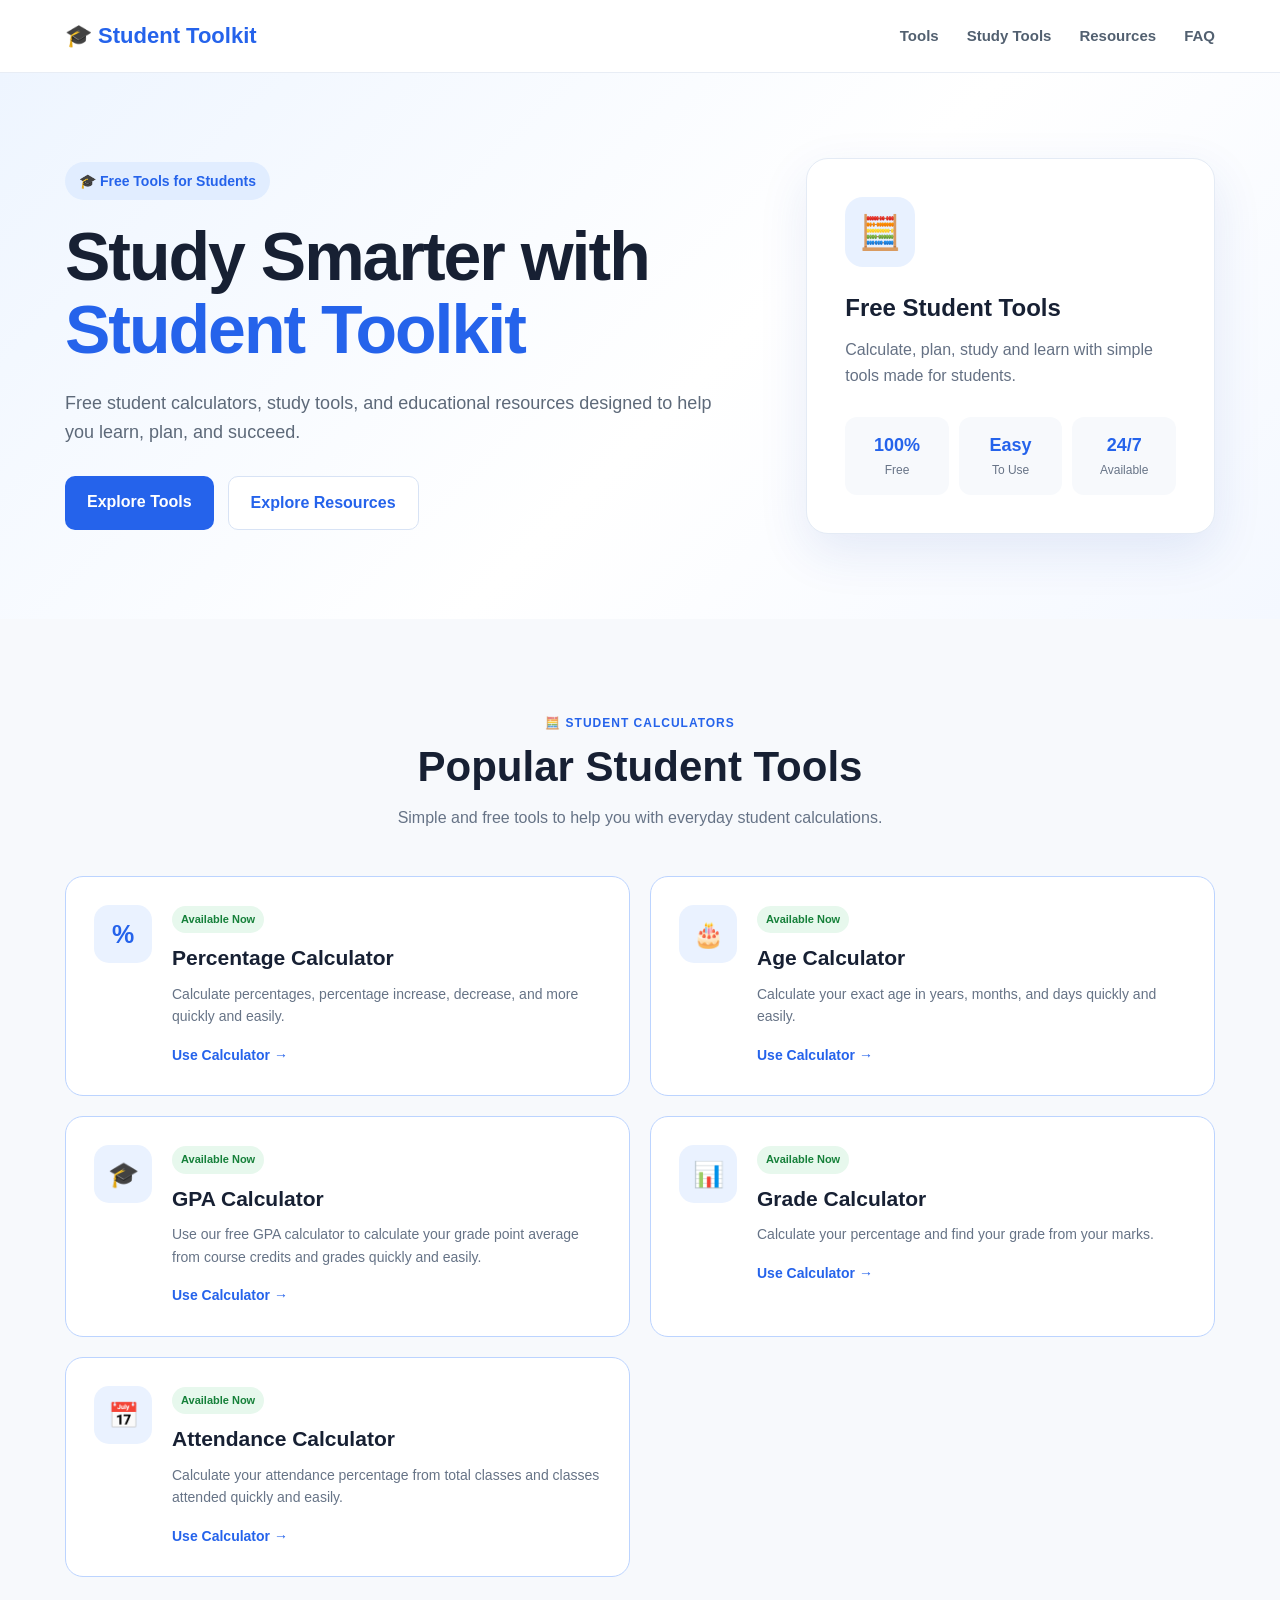
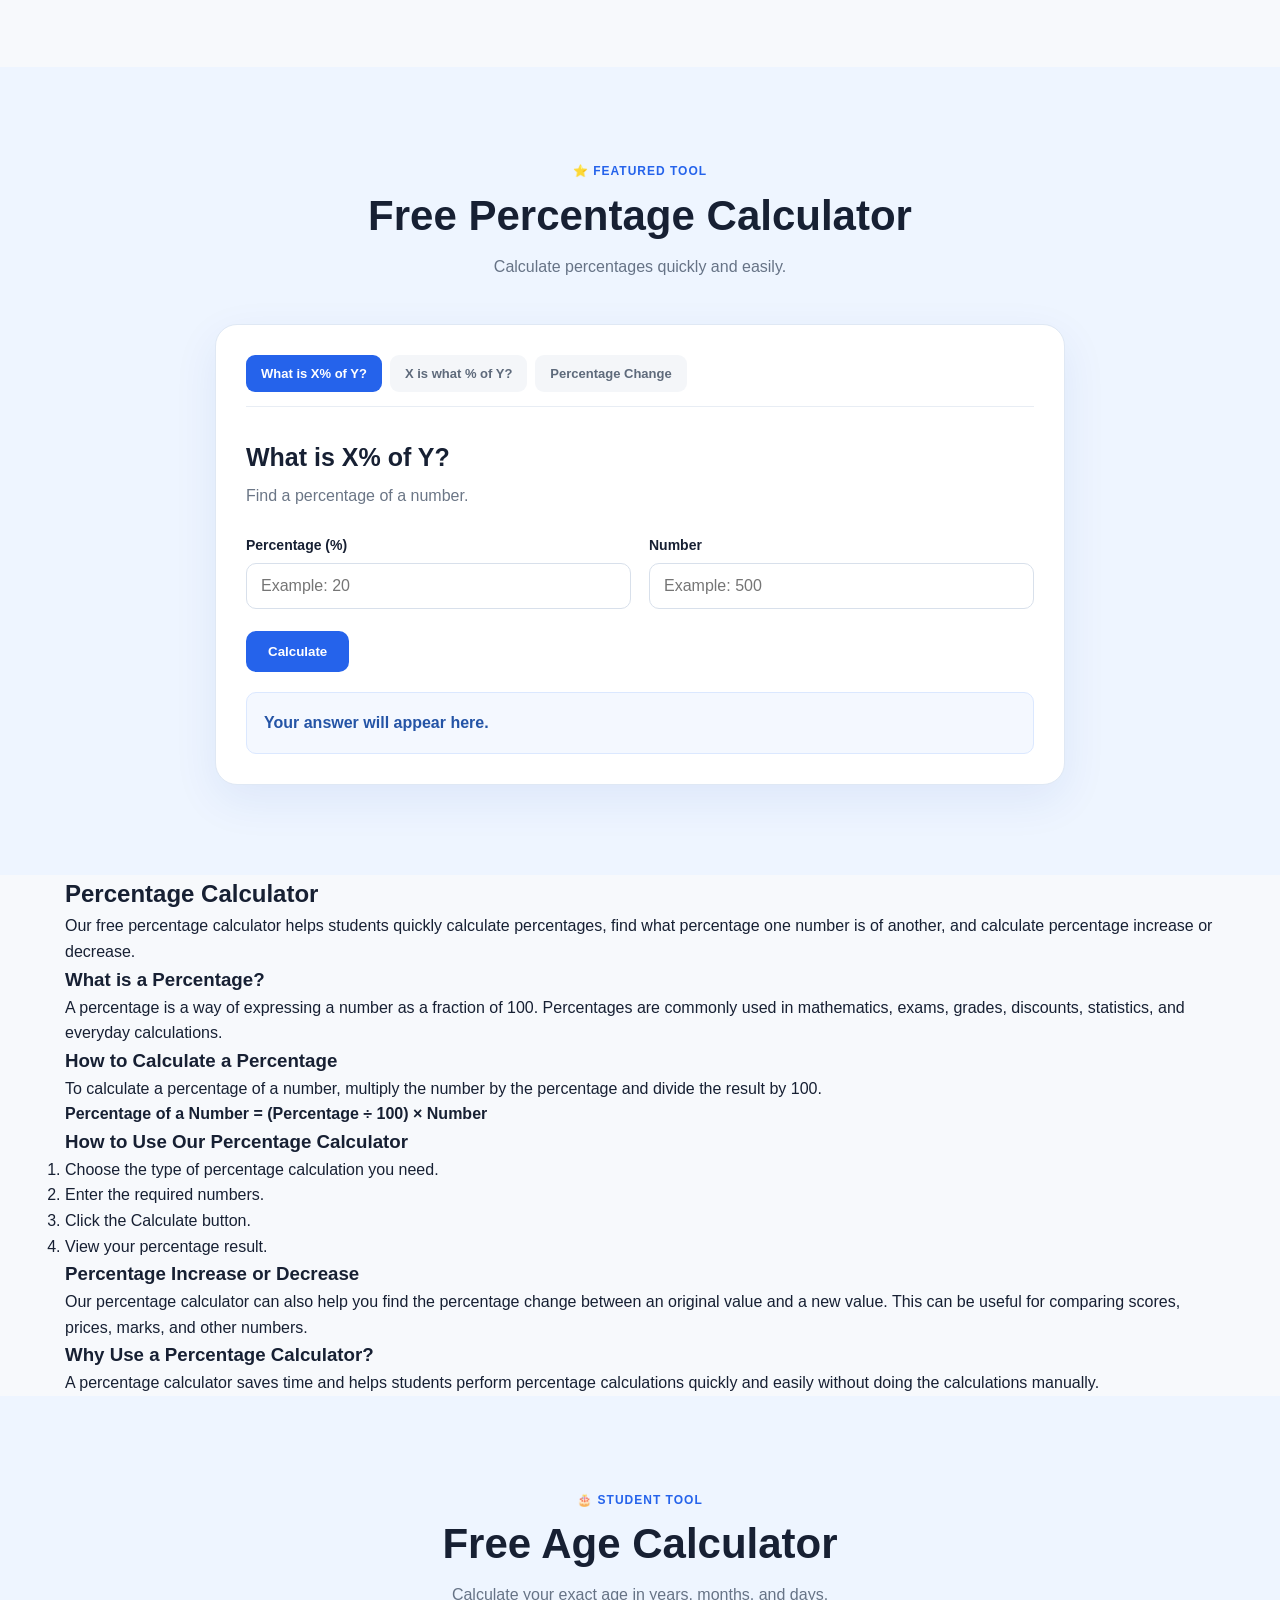
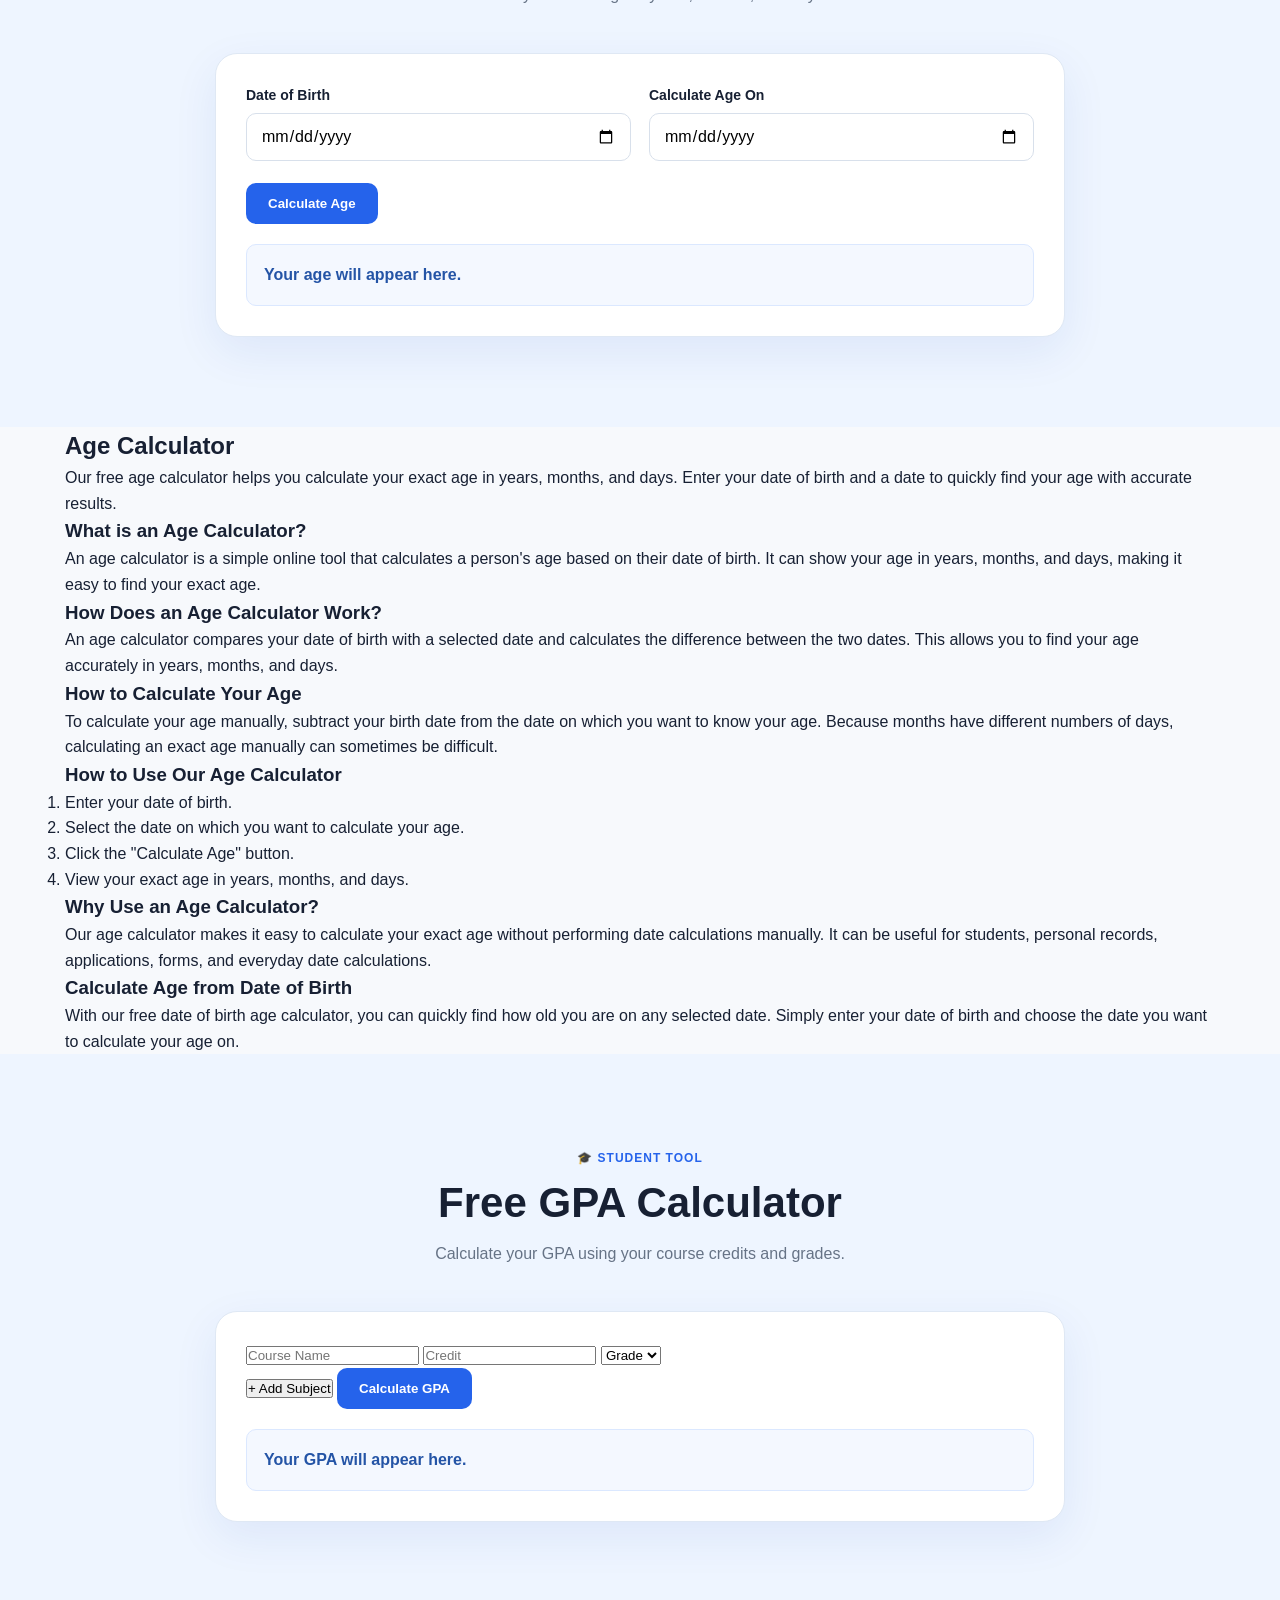
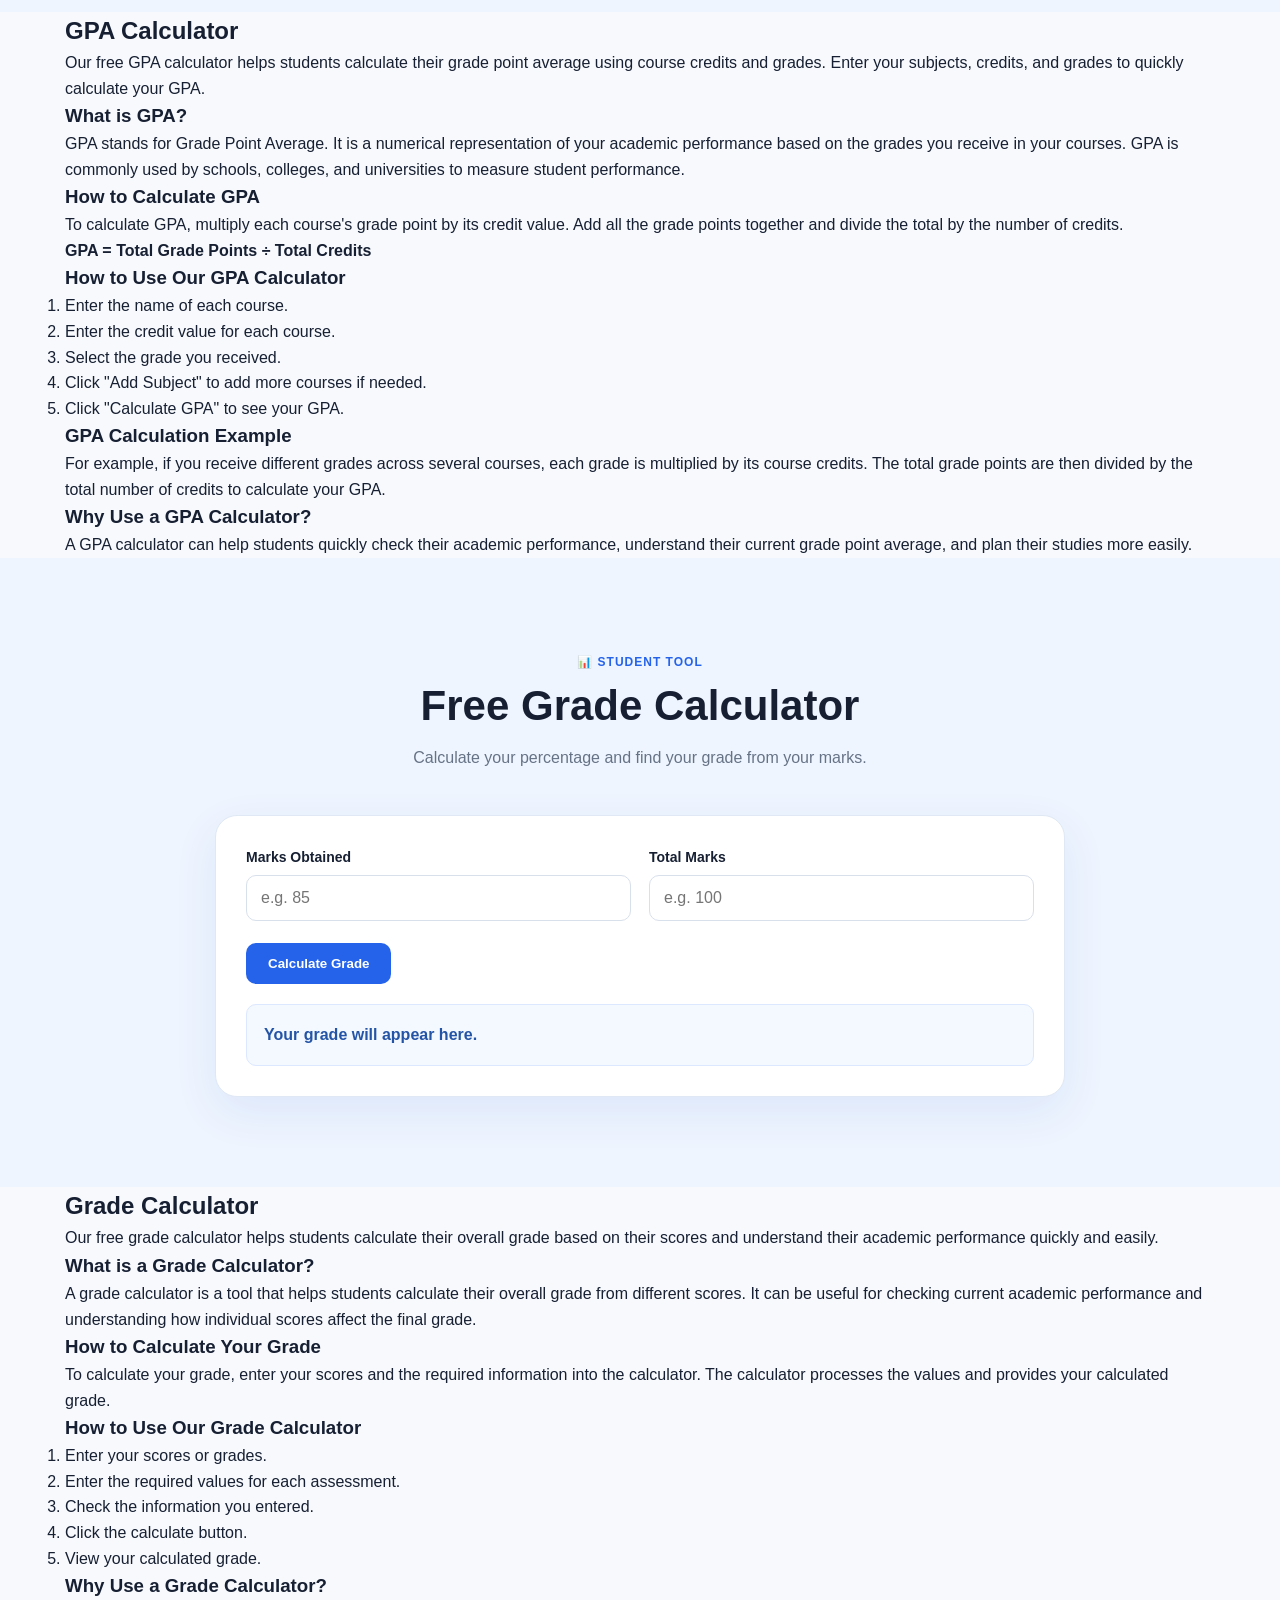
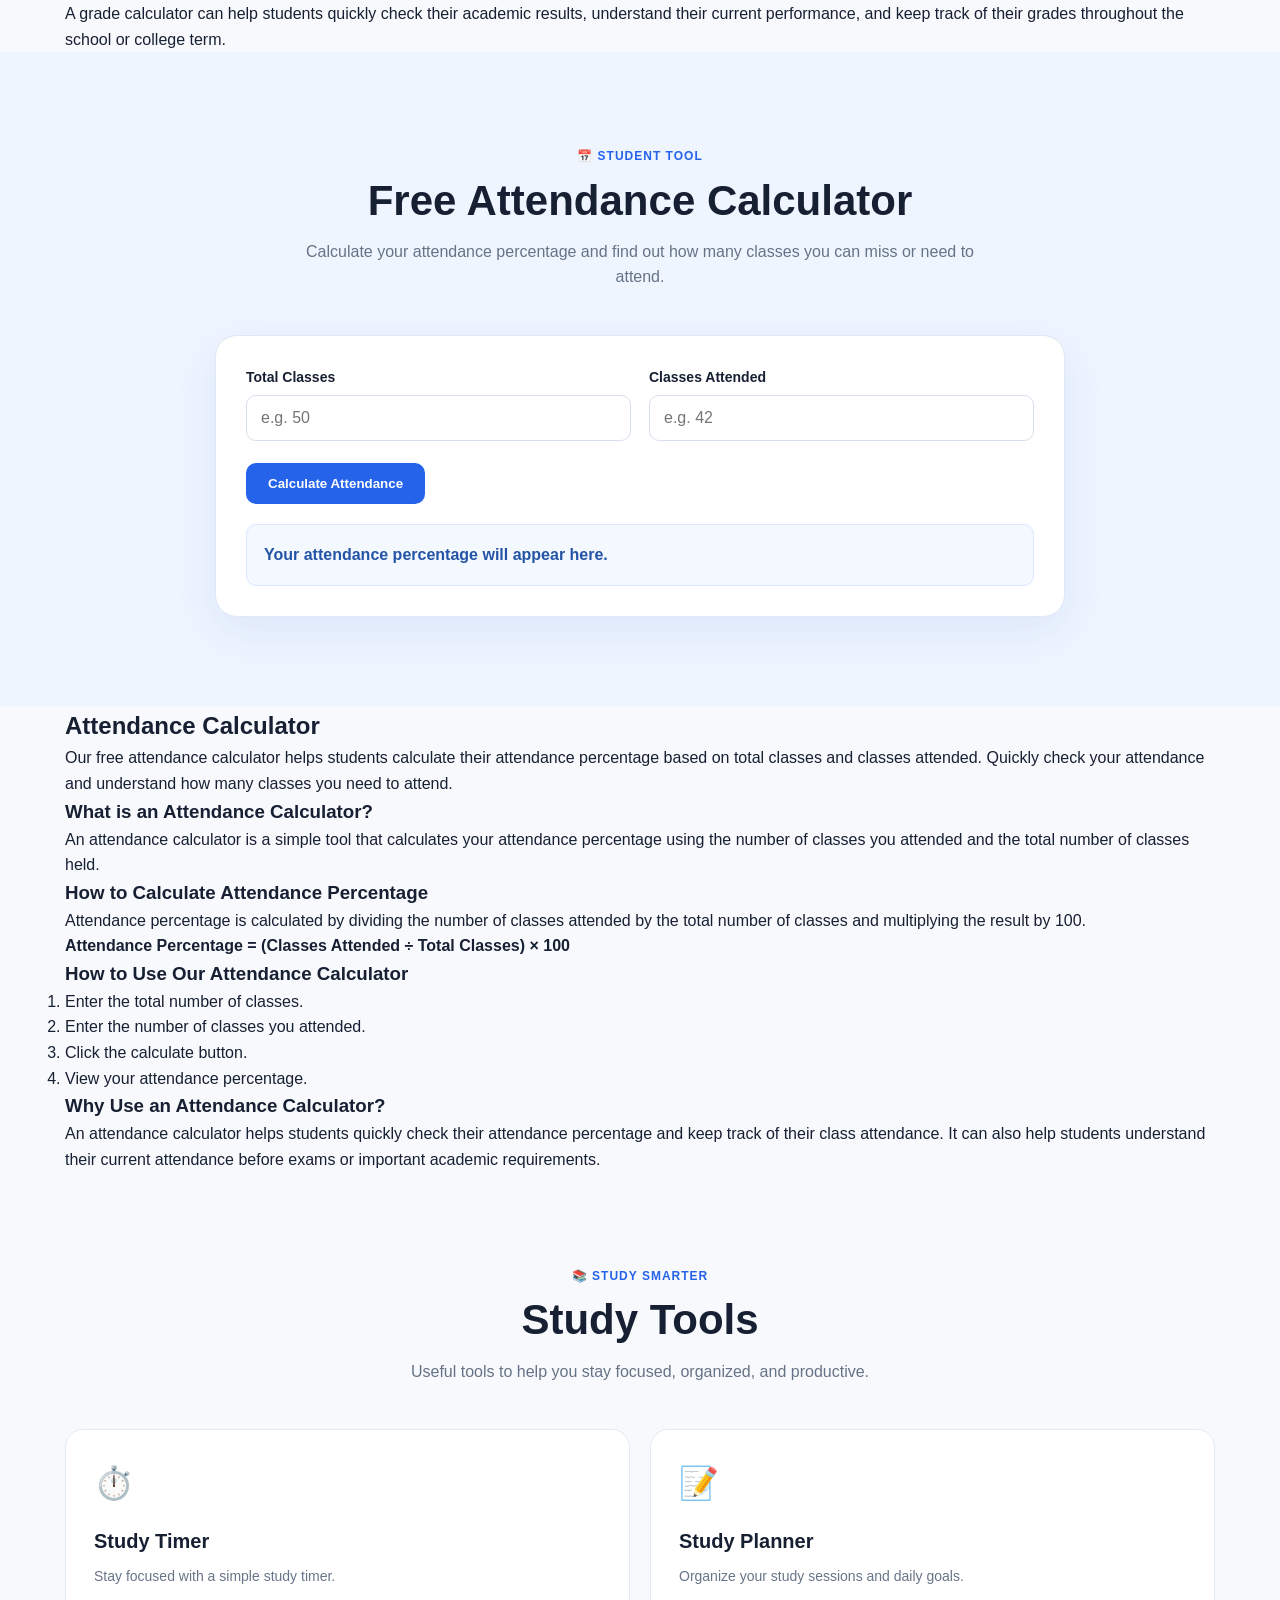
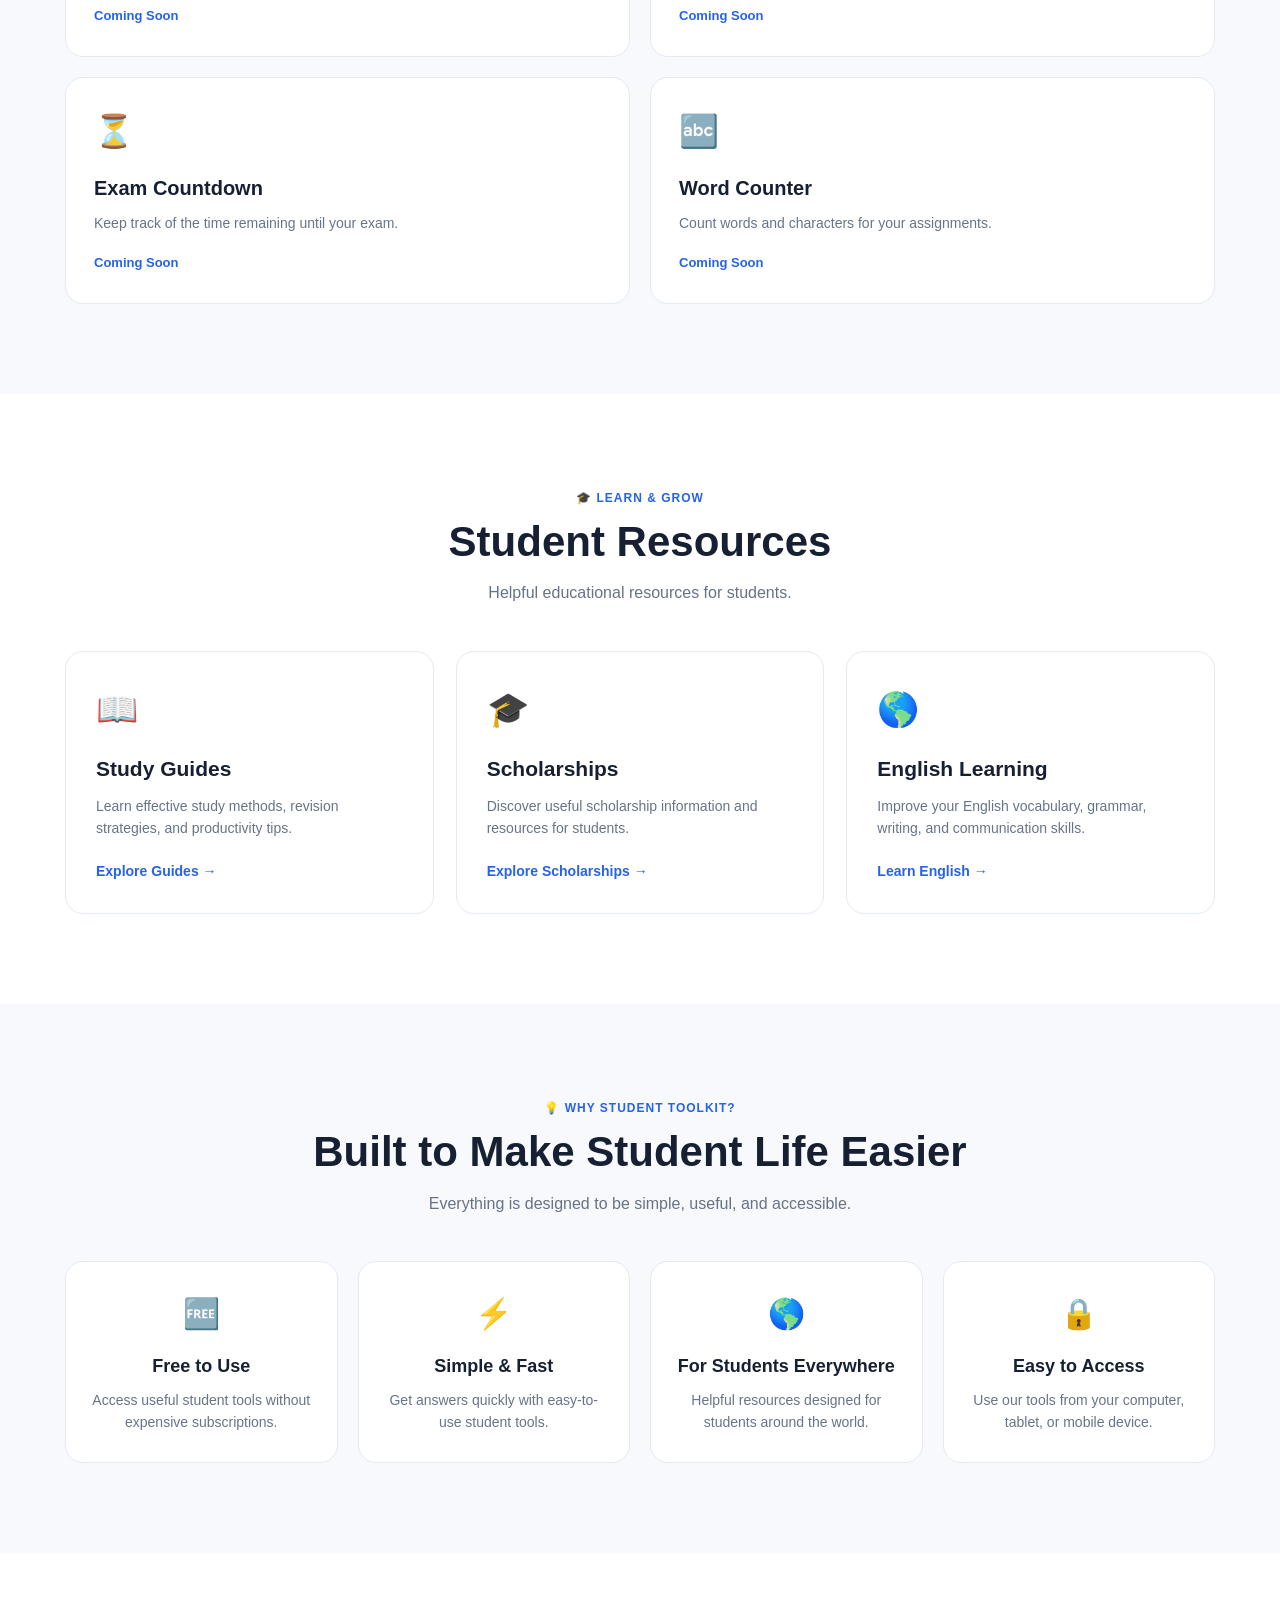
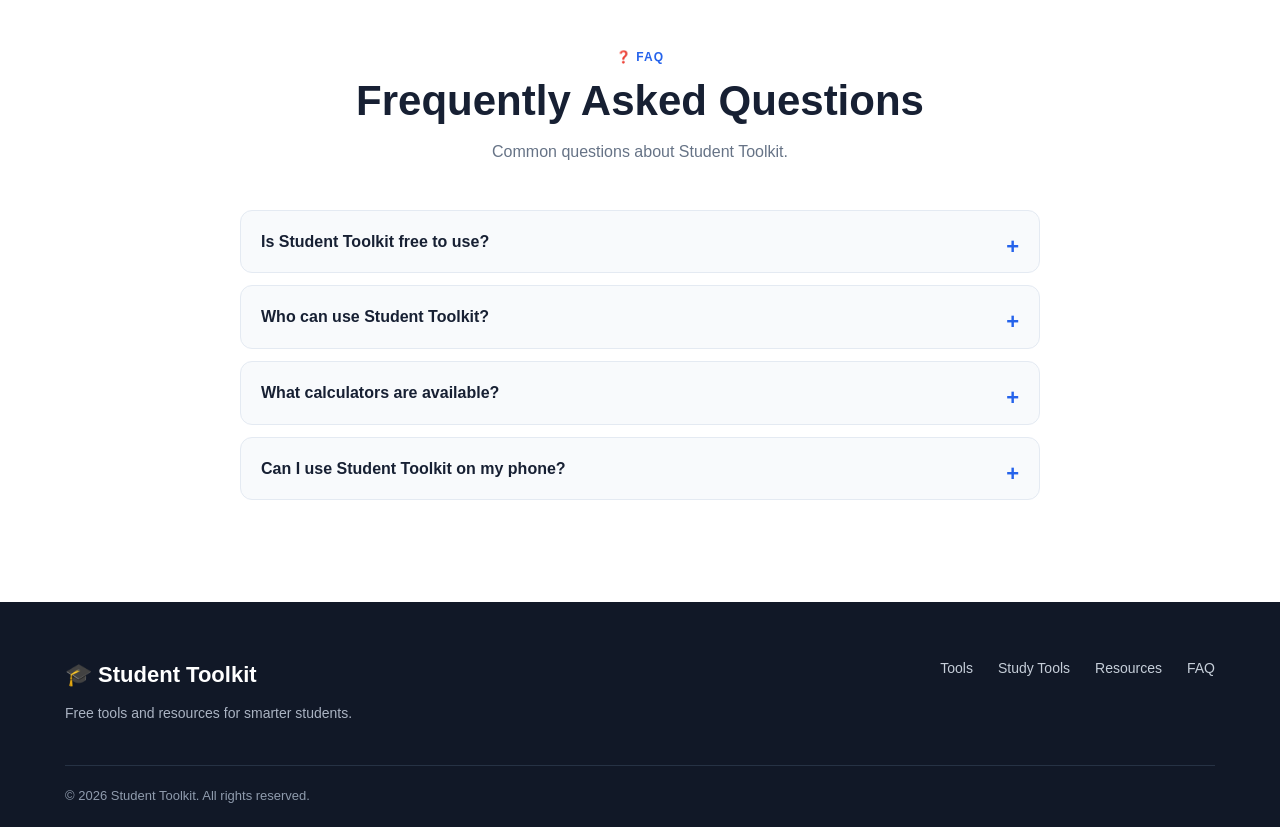
==== commit 8f2ba35c: "Update index.html" ====
--- a/index.html
+++ b/index.html
@@ -1394,96 +1394,92 @@
 
         </section>
 
-
-        <!-- ================= FAQ ================= -->
+<!-- ================= FAQ ================= -->
 
 <section id="faq" class="section faq-section">
 
-```
-<div class="container">
-
-    <div class="section-heading">
-
-        <span class="section-label">
-            ❓ FAQ
-        </span>
-
-        <h2>Frequently Asked Questions</h2>
-
-        <p>
-            Common questions about Student Toolkit.
-        </p>
+    <div class="container">
+
+        <div class="section-heading">
+
+            <span class="section-label">
+                ❓ FAQ
+            </span>
+
+            <h2>Frequently Asked Questions</h2>
+
+            <p>
+                Common questions about Student Toolkit.
+            </p>
+
+        </div>
+
+
+        <div class="faq-list">
+
+            <details class="faq-item">
+
+                <summary>
+                    Is Student Toolkit free to use?
+                </summary>
+
+                <p>
+                    Yes. Student Toolkit is designed to provide
+                    free tools and educational resources for students.
+                </p>
+
+            </details>
+
+
+            <details class="faq-item">
+
+                <summary>
+                    Who can use Student Toolkit?
+                </summary>
+
+                <p>
+                    Students of different ages and educational
+                    levels can use our calculators, study tools,
+                    and educational resources.
+                </p>
+
+            </details>
+
+
+            <details class="faq-item">
+
+                <summary>
+                    What calculators are available?
+                </summary>
+
+                <p>
+                    Student Toolkit currently offers free Percentage,
+                    Age, GPA, Grade, and Attendance Calculators.
+                    More useful student tools and resources will be
+                    added over time.
+                </p>
+
+            </details>
+
+
+            <details class="faq-item">
+
+                <summary>
+                    Can I use Student Toolkit on my phone?
+                </summary>
+
+                <p>
+                    Yes. The website is designed to work on
+                    smartphones, tablets, and computers.
+                </p>
+
+            </details>
+
+        </div>
 
     </div>
 
-
-    <div class="faq-list">
-
-        <details class="faq-item">
-
-            <summary>
-                Is Student Toolkit free to use?
-            </summary>
-
-            <p>
-                Yes. Student Toolkit is designed to provide
-                free tools and educational resources for students.
-            </p>
-
-        </details>
-
-
-        <details class="faq-item">
-
-            <summary>
-                Who can use Student Toolkit?
-            </summary>
-
-            <p>
-                Students of different ages and educational
-                levels can use our calculators, study tools,
-                and educational resources.
-            </p>
-
-        </details>
-
-
-        <details class="faq-item">
-
-            <summary>
-                What calculators are available?
-            </summary>
-
-            <p>
-                Student Toolkit currently offers free Percentage,
-                Age, GPA, Grade, and Attendance Calculators.
-                More useful student tools and resources will be
-                added over time.
-            </p>
-
-        </details>
-
-
-        <details class="faq-item">
-
-            <summary>
-                Can I use Student Toolkit on my phone?
-            </summary>
-
-            <p>
-                Yes. The website is designed to work on
-                smartphones, tablets, and computers.
-            </p>
-
-        </details>
-
-    </div>
-
-</div>
-```
-
 </section>
-
     </main>
 
 
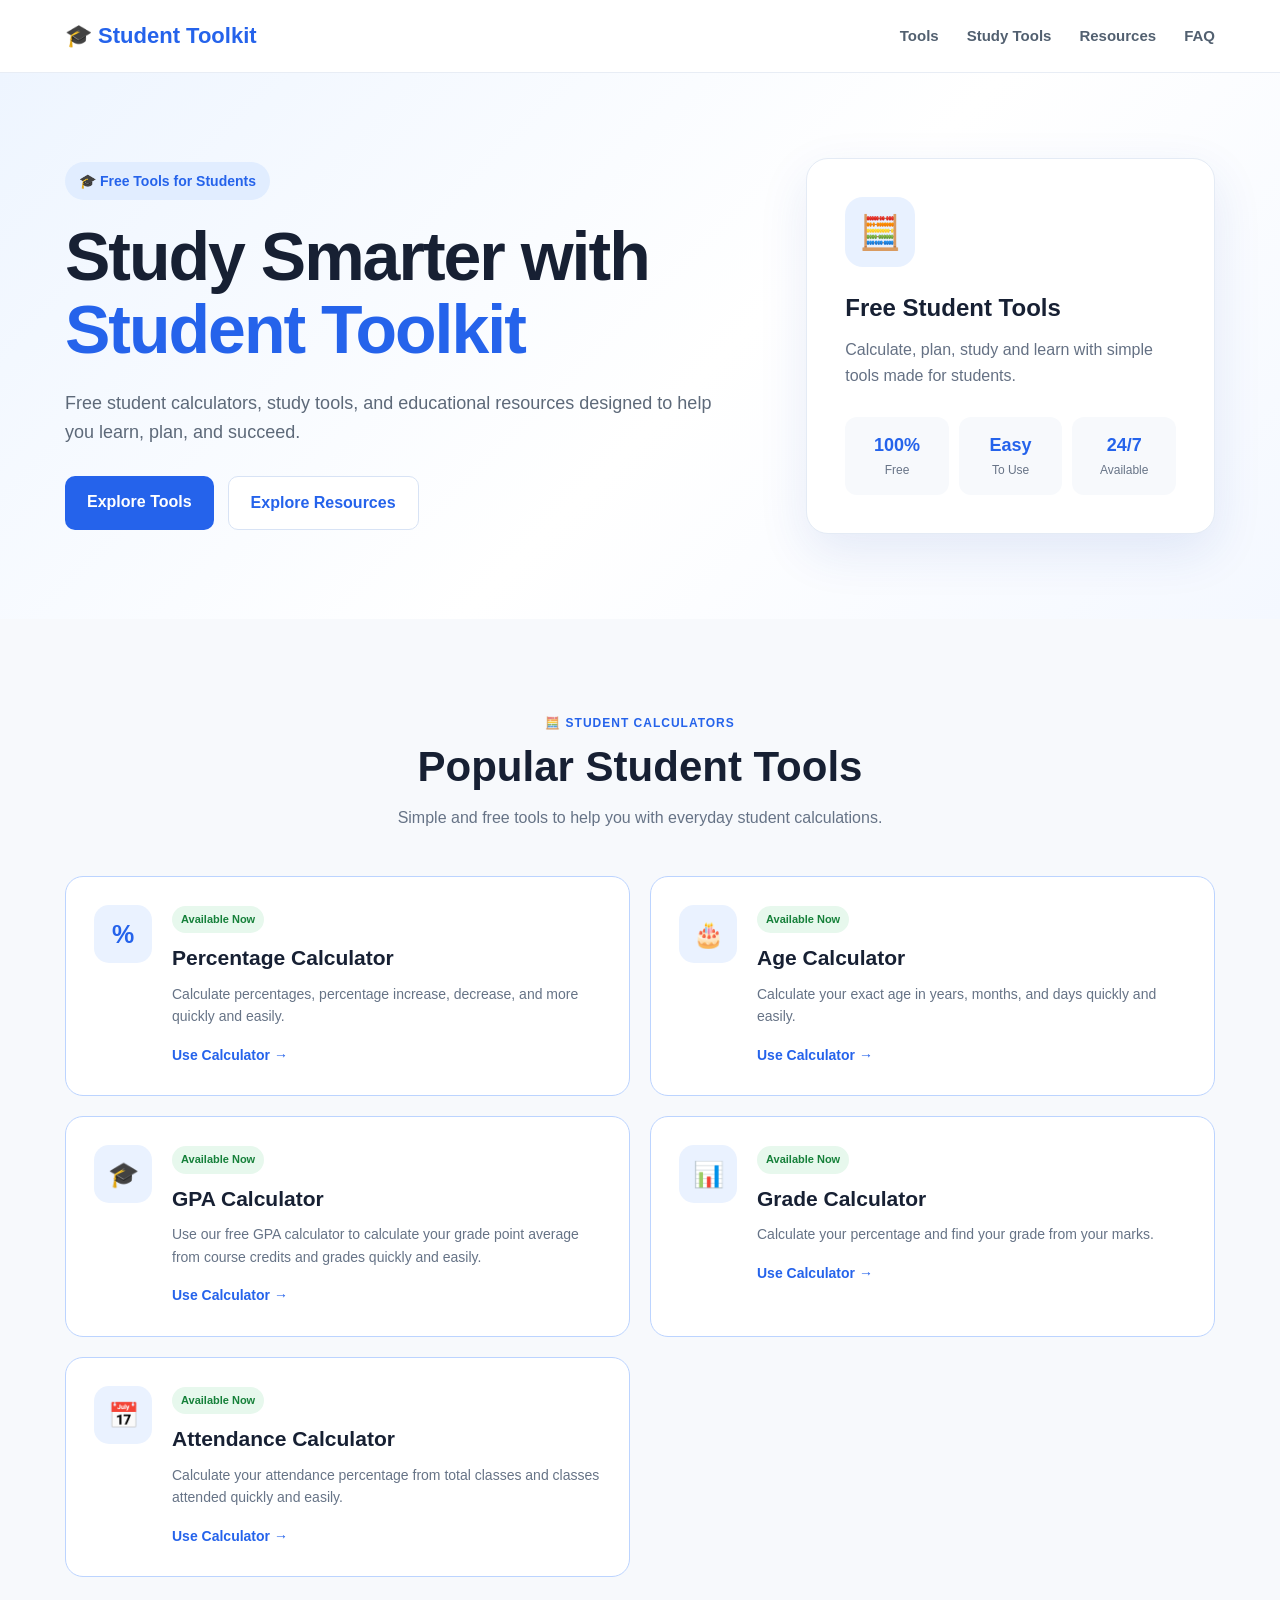
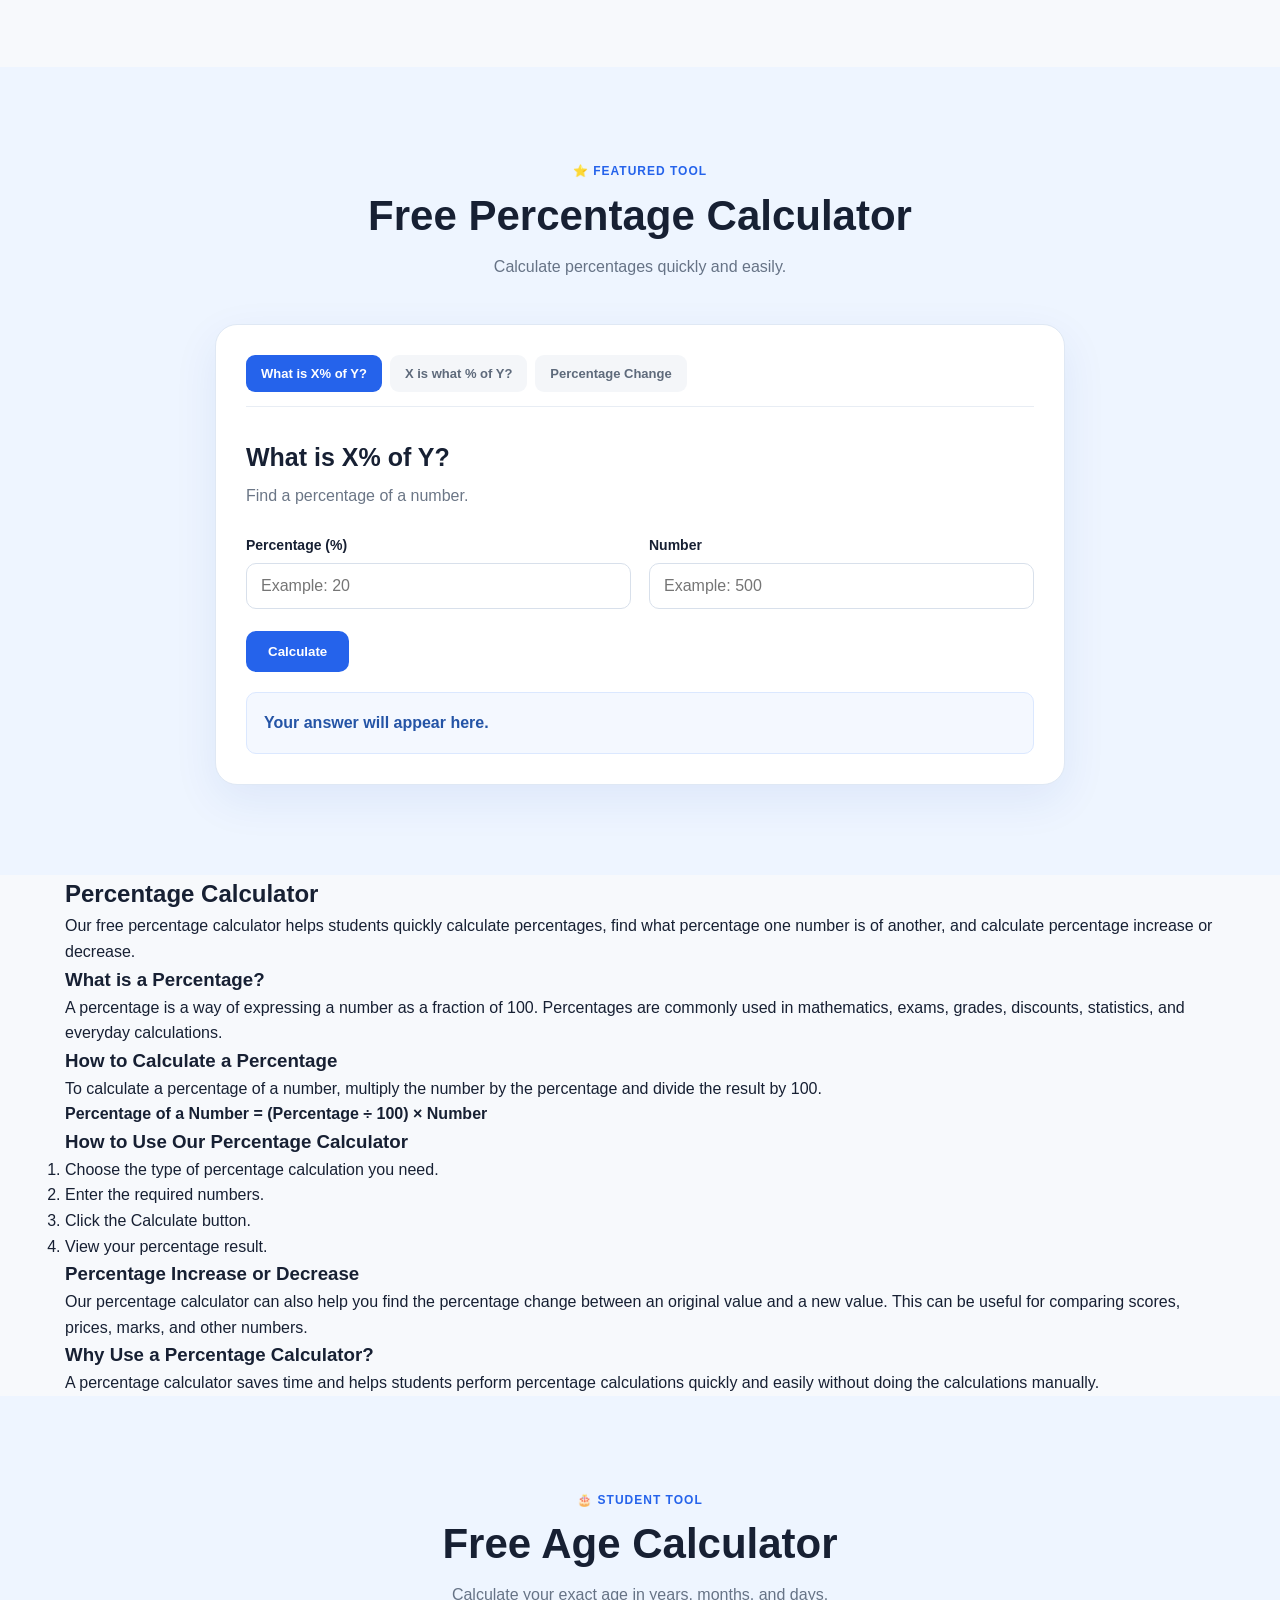
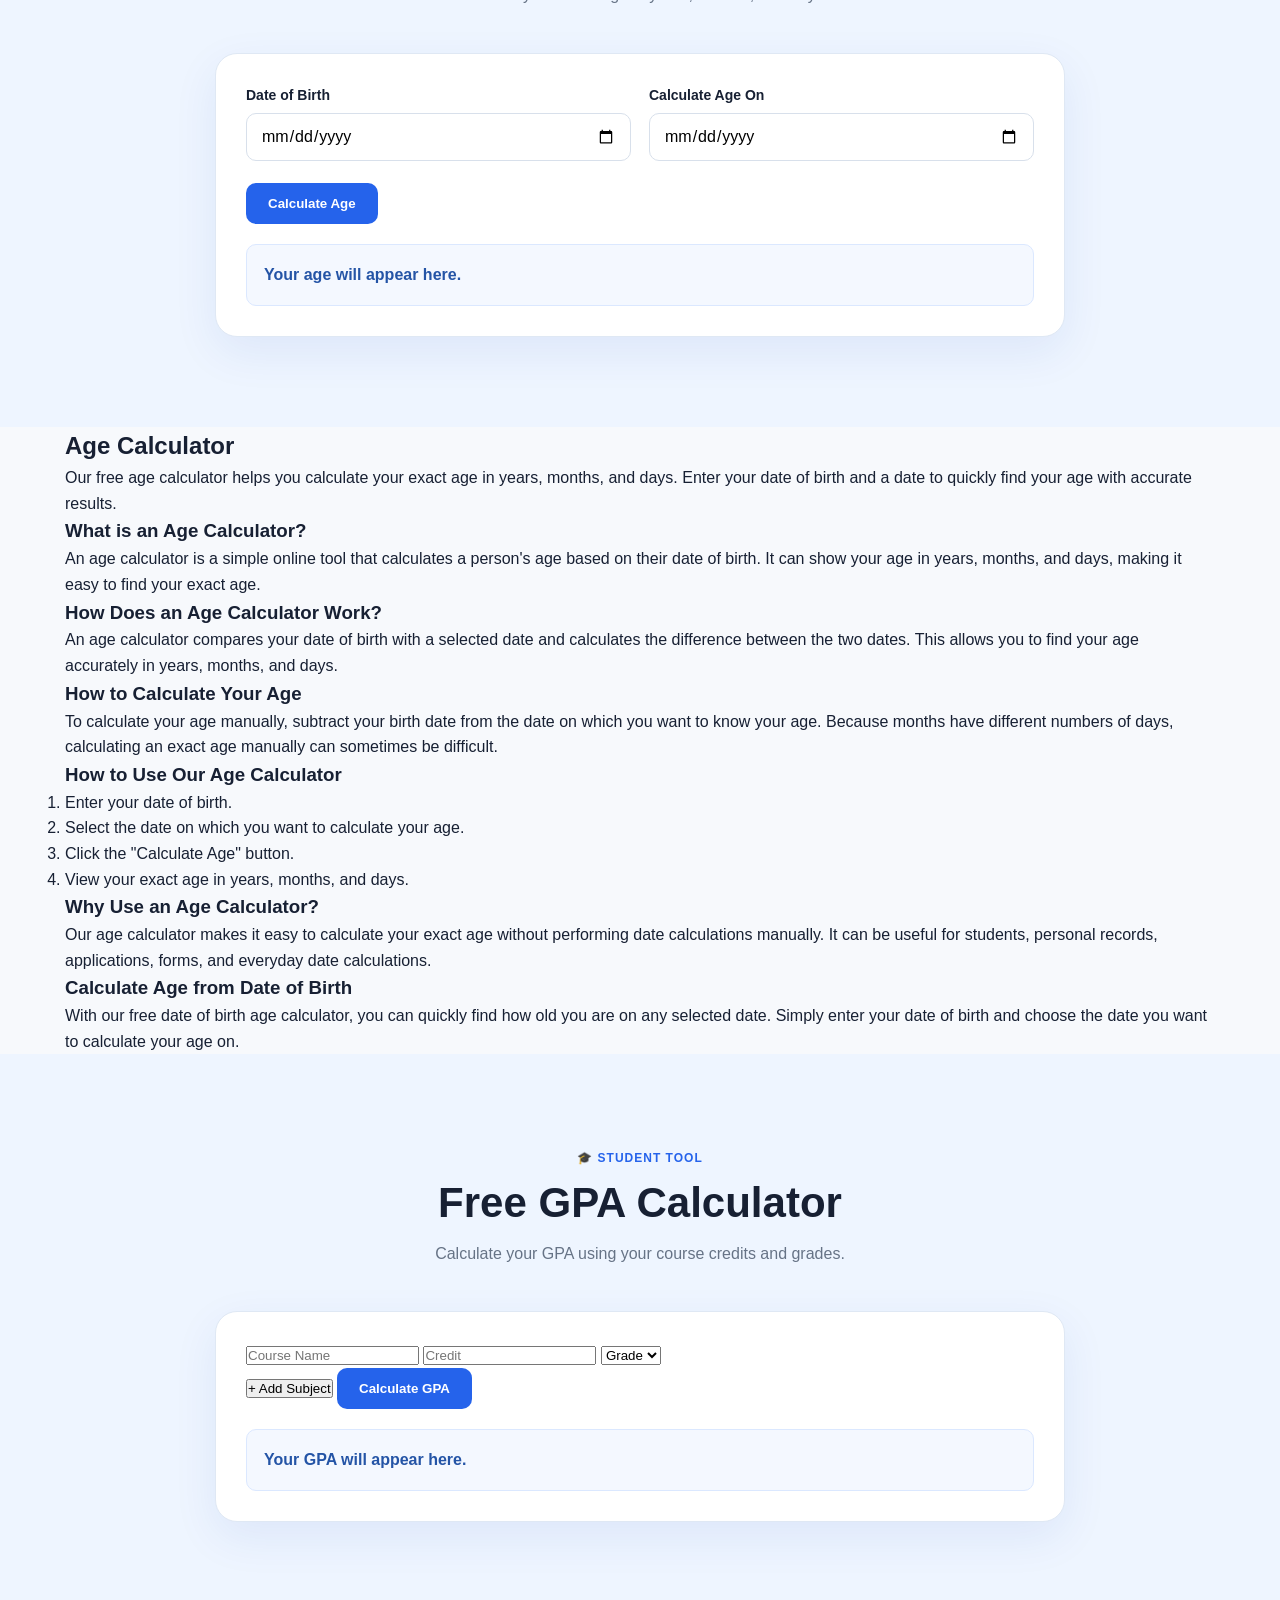
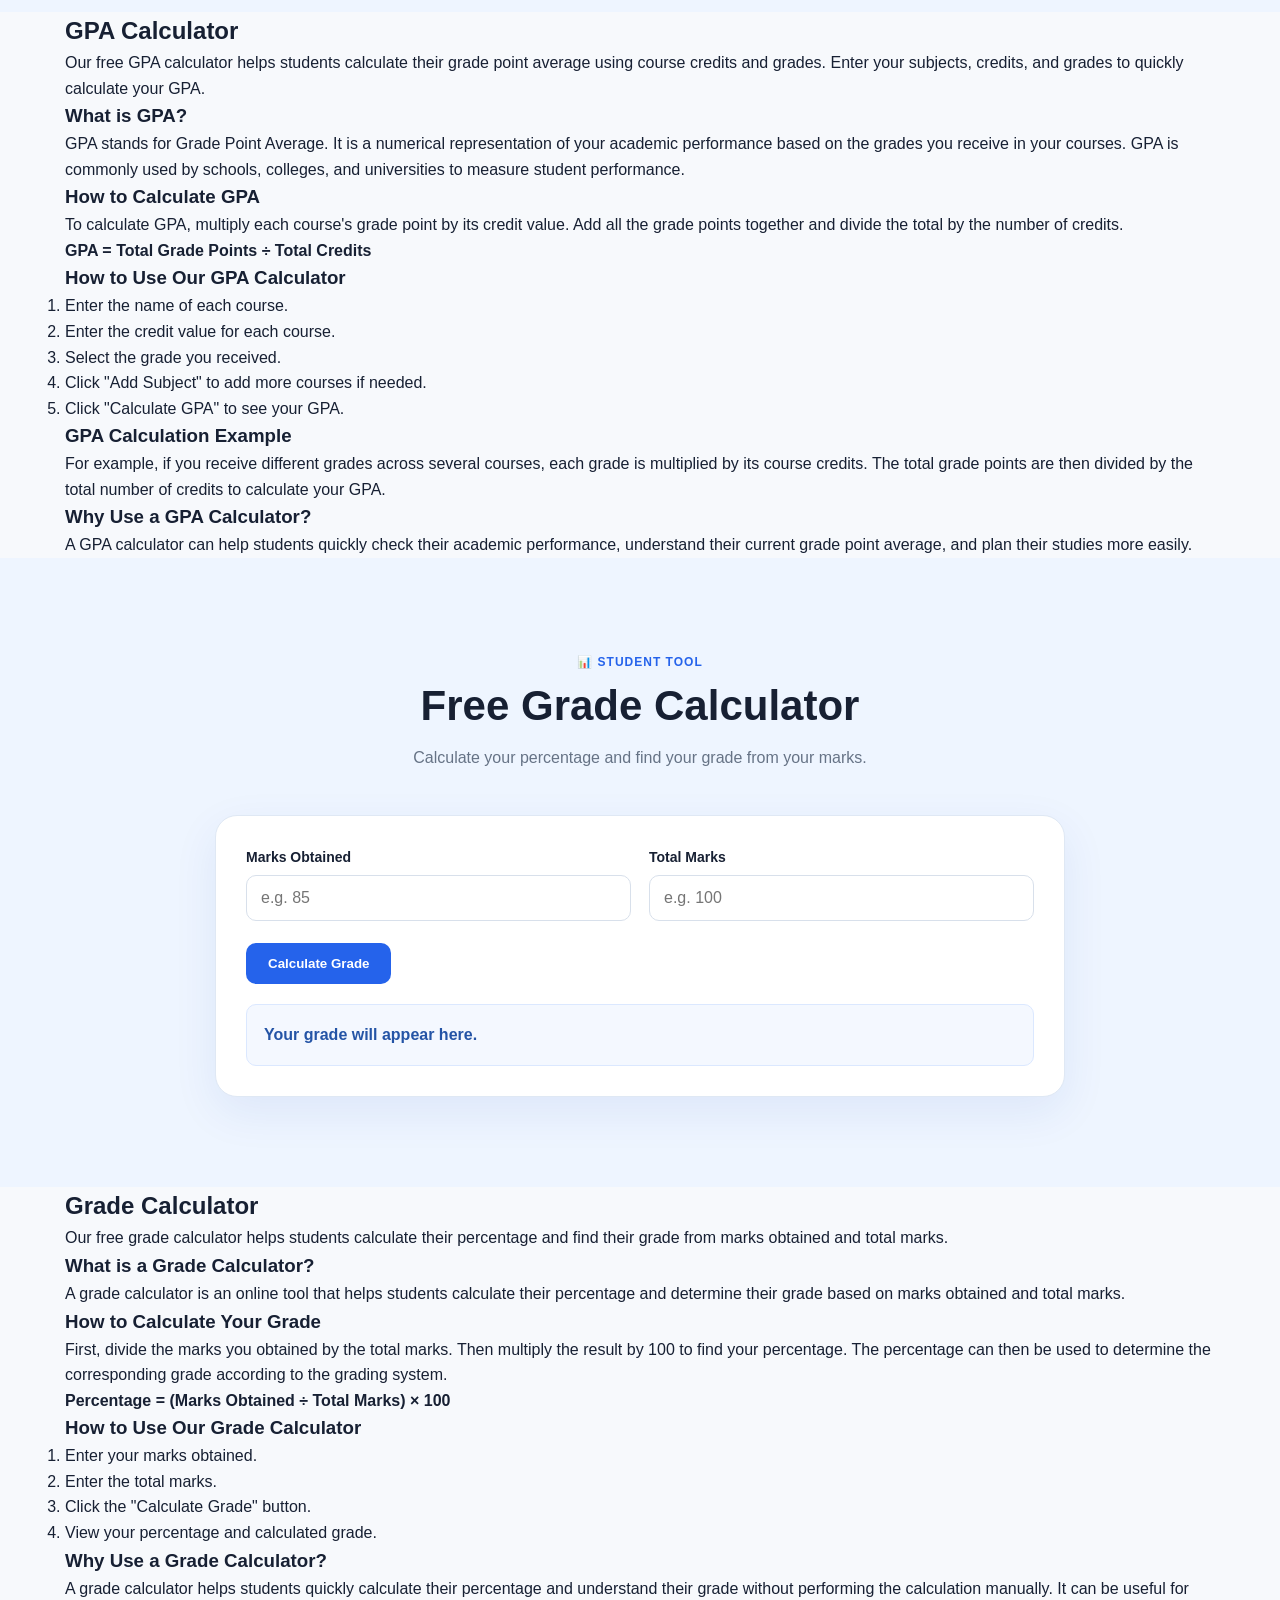
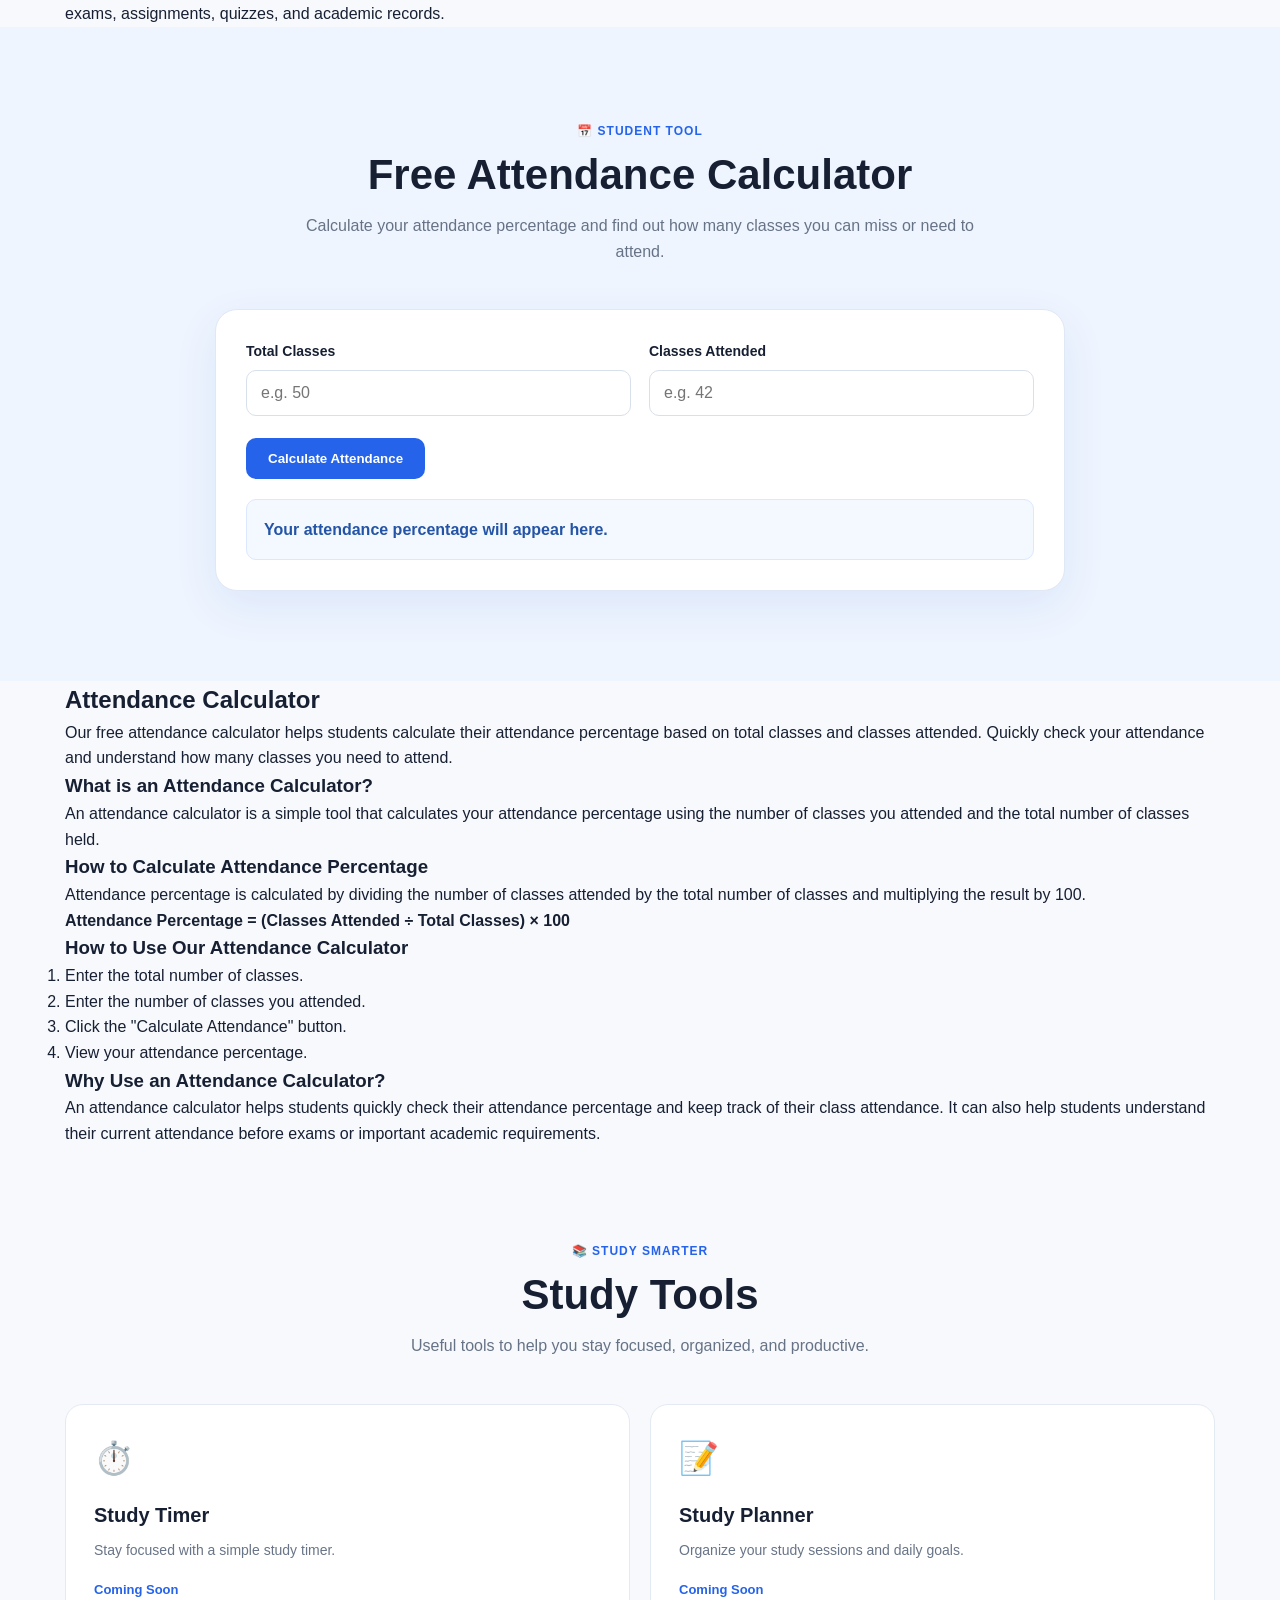
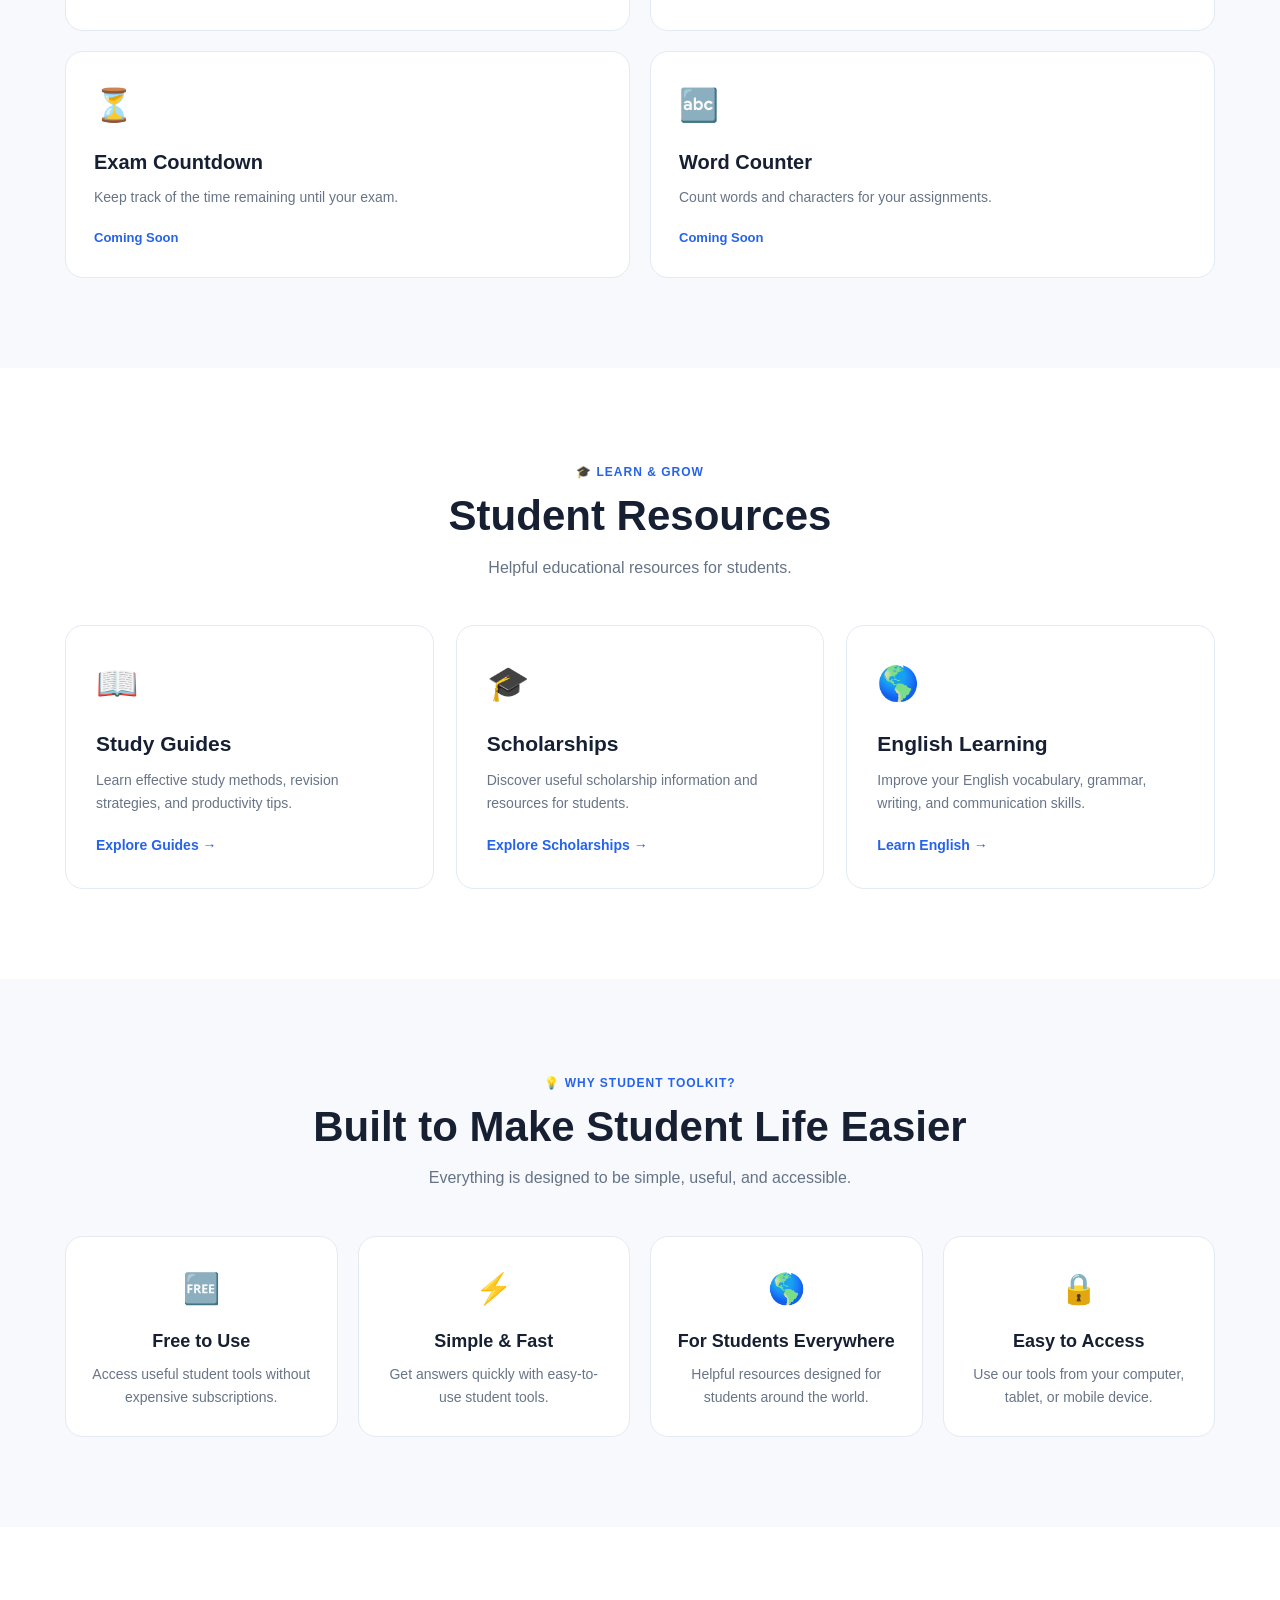
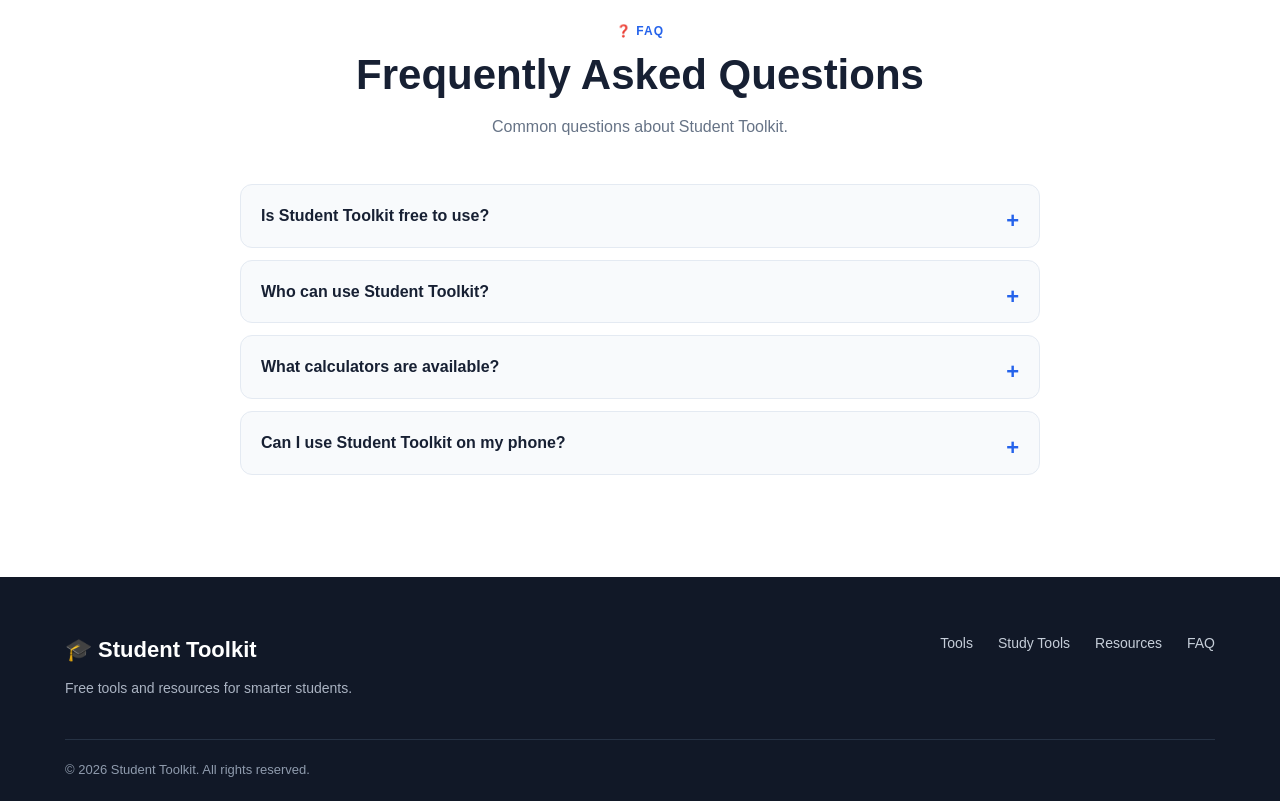
==== commit 9e60762b: "Update index.html" ====
--- a/index.html
+++ b/index.html
@@ -1,23 +1,28 @@
 <!DOCTYPE html>
 <html lang="en">
 <head>
+
     <meta name="google-site-verification" content="EQtaDF03C8hh1XUocnLh0utNA8jxIf3ytCfOJgobHnQ" />
 
-<meta charset="UTF-8">
-
-<meta name="viewport" content="width=device-width, initial-scale=1.0">
-
-<title>Student Toolkit - Free Student Tools & Resources</title>
-
-<meta name="description" content="Student Toolkit provides free student calculators and study tools, including percentage, age, GPA, grade, and attendance calculators to help students calculate and learn easily.">
-<meta name="keywords" content="student tools, free student tools, student calculator, attendance calculator, free attendance calculator, attendance percentage calculator, class attendance calculator, attendance tracker, grade calculator, GPA calculator, age calculator, percentage calculator, study tools, study resources">
-<meta name="author" content="Student Toolkit">
+    <meta charset="UTF-8">
+
+    <meta name="viewport" content="width=device-width, initial-scale=1.0">
+
+    <title>Student Toolkit - Free Student Tools & Resources</title>
+
+    <meta name="description" content="Student Toolkit provides free student calculators and study tools, including percentage, age, GPA, grade, and attendance calculators to help students calculate and learn easily.">
+
+    <meta name="keywords" content="student tools, free student tools, student calculator, attendance calculator, free attendance calculator, attendance percentage calculator, class attendance calculator, attendance tracker, grade calculator, GPA calculator, age calculator, percentage calculator, study tools, study resources">
+
+    <meta name="author" content="Student Toolkit">
 
     <!-- Connect CSS -->
     <link rel="stylesheet" href="style.css">
+
 </head>
 
 <body>
+
 
     <!-- ================= HEADER ================= -->
 
@@ -30,10 +35,15 @@
             </a>
 
             <nav class="navbar">
+
                 <a href="#tools">Tools</a>
+
                 <a href="#study-tools">Study Tools</a>
+
                 <a href="#resources">Resources</a>
+
                 <a href="#faq">FAQ</a>
+
             </nav>
 
         </div>
@@ -79,6 +89,7 @@
 
                 </div>
 
+
                 <div class="hero-card">
 
                     <div class="hero-card-icon">
@@ -142,6 +153,7 @@
 
                 <div class="tools-grid">
 
+
                     <!-- Percentage Calculator -->
 
                     <div class="tool-card featured-tool">
@@ -170,7 +182,9 @@
                         </div>
 
                     </div>
-                                        <!-- Age Calculator -->
+
+
+                    <!-- Age Calculator -->
 
                     <div class="tool-card featured-tool">
 
@@ -200,89 +214,102 @@
                     </div>
 
 
-                   <!-- GPA Calculator -->
-
-<div class="tool-card featured-tool">
-
-    <div class="tool-icon">
-        🎓
-    </div>
-
-    <div class="tool-content">
-
-        <span class="tool-badge">
-            Available Now
-        </span>
-
-        <h3>GPA Calculator</h3>
-
-       <p>
-    Use our free GPA calculator to calculate your grade point average
-    from course credits and grades quickly and easily.
-</p>
-        <a href="#gpa-calculator" class="tool-link">
-            Use Calculator →
-        </a>
-
-    </div>
-
-</div>
+                    <!-- GPA Calculator -->
+
+                    <div class="tool-card featured-tool">
+
+                        <div class="tool-icon">
+                            🎓
+                        </div>
+
+                        <div class="tool-content">
+
+                            <span class="tool-badge">
+                                Available Now
+                            </span>
+
+                            <h3>GPA Calculator</h3>
+
+                            <p>
+                                Use our free GPA calculator to calculate your
+                                grade point average from course credits and
+                                grades quickly and easily.
+                            </p>
+
+                            <a href="#gpa-calculator" class="tool-link">
+                                Use Calculator →
+                            </a>
+
+                        </div>
+
+                    </div>
 
 
                     <!-- Grade Calculator -->
 
-<div class="tool-card featured-tool">
-
-    <div class="tool-icon">
-        📊
-    </div>
-
-    <div class="tool-content">
-
-        <span class="tool-badge">
-            Available Now
-        </span>
-
-        <h3>Grade Calculator</h3>
-
-        <p>
-            Calculate your percentage and find your grade from your marks.
-        </p>
-
-        <a href="#grade-calculator" class="tool-link">
-            Use Calculator →
-        </a>
-
-    </div>
-
-</div>
+                    <div class="tool-card featured-tool">
+
+                        <div class="tool-icon">
+                            📊
+                        </div>
+
+                        <div class="tool-content">
+
+                            <span class="tool-badge">
+                                Available Now
+                            </span>
+
+                            <h3>Grade Calculator</h3>
+
+                            <p>
+                                Calculate your percentage and find your grade
+                                from your marks.
+                            </p>
+
+                            <a href="#grade-calculator" class="tool-link">
+                                Use Calculator →
+                            </a>
+
+                        </div>
+
+                    </div>
+
+
                     <!-- Attendance Calculator -->
 
-<div class="tool-card featured-tool">
-
-    <div class="tool-icon">
-        📅
-    </div>
-
-    <div class="tool-content">
-
-        <span class="tool-badge">
-            Available Now
-        </span>
-
-        <h3>Attendance Calculator</h3>
-
-        <p>
-            Calculate your attendance percentage from total classes and classes attended quickly and easily.
-        </p>
-
-        <a href="#attendance-calculator" class="tool-link">
-            Use Calculator →
-        </a>
-
-    </div>
-
-</div>
+                    <div class="tool-card featured-tool">
+
+                        <div class="tool-icon">
+                            📅
+                        </div>
+
+                        <div class="tool-content">
+
+                            <span class="tool-badge">
+                                Available Now
+                            </span>
+
+                            <h3>Attendance Calculator</h3>
+
+                            <p>
+                                Calculate your attendance percentage from
+                                total classes and classes attended quickly
+                                and easily.
+                            </p>
+
+                            <a href="#attendance-calculator" class="tool-link">
+                                Use Calculator →
+                            </a>
+
+                        </div>
+
+                    </div>
+
+
+                </div>
+
+            </div>
+
         </section>
 
 
@@ -308,6 +335,7 @@
 
 
                 <div class="calculator-box">
+
 
                     <!-- Calculator Tabs -->
 
@@ -359,6 +387,7 @@
 
                             </div>
 
+
                             <div class="input-group">
 
                                 <label for="number1">
@@ -373,6 +402,7 @@
                             </div>
 
                         </div>
+
 
                         <button
                             class="calculate-btn"
@@ -380,6 +410,7 @@
                             Calculate
                         </button>
 
+
                         <div id="result1" class="calculator-result">
                             Your answer will appear here.
                         </div>
@@ -412,6 +443,7 @@
 
                             </div>
 
+
                             <div class="input-group">
 
                                 <label for="number3">
@@ -426,6 +458,7 @@
                             </div>
 
                         </div>
+
 
                         <button
                             class="calculate-btn"
@@ -433,6 +466,7 @@
                             Calculate
                         </button>
 
+
                         <div id="result2" class="calculator-result">
                             Your answer will appear here.
                         </div>
@@ -465,6 +499,7 @@
 
                             </div>
 
+
                             <div class="input-group">
 
                                 <label for="newNumber">
@@ -479,6 +514,7 @@
                             </div>
 
                         </div>
+
 
                         <button
                             class="calculate-btn"
@@ -486,6 +522,7 @@
                             Calculate
                         </button>
 
+
                         <div id="result3" class="calculator-result">
                             Your answer will appear here.
                         </div>
@@ -497,68 +534,75 @@
             </div>
 
         </section>
-                    <!-- ================= PERCENTAGE CALCULATOR SEO CONTENT ================= -->
-
-<section class="seo-content-section">
-
-    <div class="container">
-
-        <h2>Percentage Calculator</h2>
-
-        <p>
-            Our free percentage calculator helps students quickly calculate
-            percentages, find what percentage one number is of another, and
-            calculate percentage increase or decrease.
-        </p>
-
-        <h3>What is a Percentage?</h3>
-
-        <p>
-            A percentage is a way of expressing a number as a fraction of 100.
-            Percentages are commonly used in mathematics, exams, grades, discounts,
-            statistics, and everyday calculations.
-        </p>
-
-        <h3>How to Calculate a Percentage</h3>
-
-        <p>
-            To calculate a percentage of a number, multiply the number by the
-            percentage and divide the result by 100.
-        </p>
-
-        <p>
-            <strong>Percentage of a Number = (Percentage ÷ 100) × Number</strong>
-        </p>
-
-        <h3>How to Use Our Percentage Calculator</h3>
-
-        <ol>
-            <li>Choose the type of percentage calculation you need.</li>
-            <li>Enter the required numbers.</li>
-            <li>Click the Calculate button.</li>
-            <li>View your percentage result.</li>
-        </ol>
-
-        <h3>Percentage Increase or Decrease</h3>
-
-        <p>
-            Our percentage calculator can also help you find the percentage
-            change between an original value and a new value. This can be useful
-            for comparing scores, prices, marks, and other numbers.
-        </p>
-
-        <h3>Why Use a Percentage Calculator?</h3>
-
-        <p>
-            A percentage calculator saves time and helps students perform
-            percentage calculations quickly and easily without doing the
-            calculations manually.
-        </p>
-
-    </div>
-
-</section>
-                <!-- ================= AGE CALCULATOR ================= -->
+
+
+        <!-- ================= PERCENTAGE CALCULATOR SEO CONTENT ================= -->
+
+        <section class="seo-content-section">
+
+            <div class="container">
+
+                <h2>Percentage Calculator</h2>
+
+                <p>
+                    Our free percentage calculator helps students quickly
+                    calculate percentages, find what percentage one number
+                    is of another, and calculate percentage increase or decrease.
+                </p>
+
+                <h3>What is a Percentage?</h3>
+
+                <p>
+                    A percentage is a way of expressing a number as a fraction
+                    of 100. Percentages are commonly used in mathematics, exams,
+                    grades, discounts, statistics, and everyday calculations.
+                </p>
+
+                <h3>How to Calculate a Percentage</h3>
+
+                <p>
+                    To calculate a percentage of a number, multiply the number
+                    by the percentage and divide the result by 100.
+                </p>
+
+                <p>
+                    <strong>
+                        Percentage of a Number = (Percentage ÷ 100) × Number
+                    </strong>
+                </p>
+
+                <h3>How to Use Our Percentage Calculator</h3>
+
+                <ol>
+                    <li>Choose the type of percentage calculation you need.</li>
+                    <li>Enter the required numbers.</li>
+                    <li>Click the Calculate button.</li>
+                    <li>View your percentage result.</li>
+                </ol>
+
+                <h3>Percentage Increase or Decrease</h3>
+
+                <p>
+                    Our percentage calculator can also help you find the
+                    percentage change between an original value and a new value.
+                    This can be useful for comparing scores, prices, marks,
+                    and other numbers.
+                </p>
+
+                <h3>Why Use a Percentage Calculator?</h3>
+
+                <p>
+                    A percentage calculator saves time and helps students
+                    perform percentage calculations quickly and easily without
+                    doing the calculations manually.
+                </p>
+
+            </div>
+
+        </section>
+
+
+        <!-- ================= AGE CALCULATOR ================= -->
 
         <section id="age-calculator" class="calculator-section">
 
@@ -627,483 +671,520 @@
             </div>
 
         </section>
-                   <!-- ================= AGE CALCULATOR SEO CONTENT ================= -->
-
-<section class="seo-content-section">
-
-    <div class="container">
-
-        <h2>Age Calculator</h2>
-
-        <p>
-            Our free age calculator helps you calculate your exact age in
-            years, months, and days. Enter your date of birth and a date to
-            quickly find your age with accurate results.
-        </p>
-
-        <h3>What is an Age Calculator?</h3>
-
-        <p>
-            An age calculator is a simple online tool that calculates a
-            person's age based on their date of birth. It can show your age
-            in years, months, and days, making it easy to find your exact age.
-        </p>
-
-        <h3>How Does an Age Calculator Work?</h3>
-
-        <p>
-            An age calculator compares your date of birth with a selected
-            date and calculates the difference between the two dates. This
-            allows you to find your age accurately in years, months, and days.
-        </p>
-
-        <h3>How to Calculate Your Age</h3>
-
-        <p>
-            To calculate your age manually, subtract your birth date from
-            the date on which you want to know your age. Because months have
-            different numbers of days, calculating an exact age manually can
-            sometimes be difficult.
-        </p>
-
-        <h3>How to Use Our Age Calculator</h3>
-
-        <ol>
-            <li>Enter your date of birth.</li>
-            <li>Select the date on which you want to calculate your age.</li>
-            <li>Click the "Calculate Age" button.</li>
-            <li>View your exact age in years, months, and days.</li>
-        </ol>
-
-        <h3>Why Use an Age Calculator?</h3>
-
-        <p>
-            Our age calculator makes it easy to calculate your exact age
-            without performing date calculations manually. It can be useful
-            for students, personal records, applications, forms, and everyday
-            date calculations.
-        </p>
-
-        <h3>Calculate Age from Date of Birth</h3>
-
-        <p>
-            With our free date of birth age calculator, you can quickly find
-            how old you are on any selected date. Simply enter your date of
-            birth and choose the date you want to calculate your age on.
-        </p>
-
-    </div>
-
-</section>
+
+
+        <!-- ================= AGE CALCULATOR SEO CONTENT ================= -->
+
+        <section class="seo-content-section">
+
+            <div class="container">
+
+                <h2>Age Calculator</h2>
+
+                <p>
+                    Our free age calculator helps you calculate your exact age
+                    in years, months, and days. Enter your date of birth and a
+                    date to quickly find your age with accurate results.
+                </p>
+
+                <h3>What is an Age Calculator?</h3>
+
+                <p>
+                    An age calculator is a simple online tool that calculates
+                    a person's age based on their date of birth. It can show
+                    your age in years, months, and days, making it easy to find
+                    your exact age.
+                </p>
+
+                <h3>How Does an Age Calculator Work?</h3>
+
+                <p>
+                    An age calculator compares your date of birth with a
+                    selected date and calculates the difference between the
+                    two dates. This allows you to find your age accurately in
+                    years, months, and days.
+                </p>
+
+                <h3>How to Calculate Your Age</h3>
+
+                <p>
+                    To calculate your age manually, subtract your birth date
+                    from the date on which you want to know your age. Because
+                    months have different numbers of days, calculating an exact
+                    age manually can sometimes be difficult.
+                </p>
+
+                <h3>How to Use Our Age Calculator</h3>
+
+                <ol>
+                    <li>Enter your date of birth.</li>
+                    <li>Select the date on which you want to calculate your age.</li>
+                    <li>Click the "Calculate Age" button.</li>
+                    <li>View your exact age in years, months, and days.</li>
+                </ol>
+
+                <h3>Why Use an Age Calculator?</h3>
+
+                <p>
+                    Our age calculator makes it easy to calculate your exact
+                    age without performing date calculations manually. It can
+                    be useful for students, personal records, applications,
+                    forms, and everyday date calculations.
+                </p>
+
+                <h3>Calculate Age from Date of Birth</h3>
+
+                <p>
+                    With our free date of birth age calculator, you can quickly
+                    find how old you are on any selected date. Simply enter
+                    your date of birth and choose the date you want to calculate
+                    your age on.
+                </p>
+
+            </div>
+
+        </section>
+
+
         <!-- ================= GPA CALCULATOR ================= -->
 
-<section id="gpa-calculator" class="calculator-section">
-
-    <div class="container">
-
-        <div class="section-heading">
-
-            <span class="section-label">
-                🎓 STUDENT TOOL
-            </span>
-
-            <h2>Free GPA Calculator</h2>
-
-            <p>
-                Calculate your GPA using your course credits and grades.
-            </p>
-
-        </div>
-
-
-        <div class="calculator-box gpa-calculator-box">
-
-            <div id="gpaRows">
-
-                <div class="gpa-row">
-
-                    <input
-                        type="text"
-                        class="course-name"
-                        placeholder="Course Name">
-
-                    <input
-                        type="number"
-                        class="course-credit"
-                        placeholder="Credit"
-                        min="0"
-                        step="0.5">
-
-                    <select class="course-grade">
-
-                        <option value="">Grade</option>
-                        <option value="4.0">A+</option>
-                        <option value="4.0">A</option>
-                        <option value="3.7">A-</option>
-                        <option value="3.3">B+</option>
-                        <option value="3.0">B</option>
-                        <option value="2.7">B-</option>
-                        <option value="2.3">C+</option>
-                        <option value="2.0">C</option>
-                        <option value="1.7">C-</option>
-                        <option value="1.3">D+</option>
-                        <option value="1.0">D</option>
-                        <option value="0.0">F</option>
-
-                    </select>
-
-                </div>
-
-            </div>
-
-
-            <button
-                type="button"
-                class="secondary-btn"
-                onclick="addGpaRow()">
-                + Add Subject
-            </button>
-
-
-            <button
-                type="button"
-                class="calculate-btn"
-                onclick="calculateGPA()">
-                Calculate GPA
-            </button>
-
-
-            <div id="gpaResult" class="calculator-result">
-                Your GPA will appear here.
-            </div>
-
-        </div>
-
-    </div>
-
-</section>
-                    <!-- ================= GPA CALCULATOR SEO CONTENT ================= -->
-
-<section class="seo-content-section">
-
-    <div class="container">
-
-        <h2>GPA Calculator</h2>
-
-        <p>
-            Our free GPA calculator helps students calculate their grade point average
-            using course credits and grades. Enter your subjects, credits, and grades
-            to quickly calculate your GPA.
-        </p>
-
-        <h3>What is GPA?</h3>
-
-        <p>
-            GPA stands for Grade Point Average. It is a numerical representation of
-            your academic performance based on the grades you receive in your courses.
-            GPA is commonly used by schools, colleges, and universities to measure
-            student performance.
-        </p>
-
-        <h3>How to Calculate GPA</h3>
-
-        <p>
-            To calculate GPA, multiply each course's grade point by its credit value.
-            Add all the grade points together and divide the total by the number of
-            credits.
-        </p>
-
-        <p>
-            <strong>GPA = Total Grade Points ÷ Total Credits</strong>
-        </p>
-
-        <h3>How to Use Our GPA Calculator</h3>
-
-        <ol>
-            <li>Enter the name of each course.</li>
-            <li>Enter the credit value for each course.</li>
-            <li>Select the grade you received.</li>
-            <li>Click "Add Subject" to add more courses if needed.</li>
-            <li>Click "Calculate GPA" to see your GPA.</li>
-        </ol>
-
-        <h3>GPA Calculation Example</h3>
-
-        <p>
-            For example, if you receive different grades across several courses,
-            each grade is multiplied by its course credits. The total grade points
-            are then divided by the total number of credits to calculate your GPA.
-        </p>
-
-        <h3>Why Use a GPA Calculator?</h3>
-
-        <p>
-            A GPA calculator can help students quickly check their academic
-            performance, understand their current grade point average, and plan
-            their studies more easily.
-        </p>
-
-    </div>
-
-</section>
+        <section id="gpa-calculator" class="calculator-section">
+
+            <div class="container">
+
+                <div class="section-heading">
+
+                    <span class="section-label">
+                        🎓 STUDENT TOOL
+                    </span>
+
+                    <h2>Free GPA Calculator</h2>
+
+                    <p>
+                        Calculate your GPA using your course credits and grades.
+                    </p>
+
+                </div>
+
+
+                <div class="calculator-box gpa-calculator-box">
+
+                    <div id="gpaRows">
+
+                        <div class="gpa-row">
+
+                            <input
+                                type="text"
+                                class="course-name"
+                                placeholder="Course Name">
+
+                            <input
+                                type="number"
+                                class="course-credit"
+                                placeholder="Credit"
+                                min="0"
+                                step="0.5">
+
+                            <select class="course-grade">
+
+                                <option value="">
+                                    Grade
+                                </option>
+
+                                <option value="4.0">A+</option>
+                                <option value="4.0">A</option>
+                                <option value="3.7">A-</option>
+                                <option value="3.3">B+</option>
+                                <option value="3.0">B</option>
+                                <option value="2.7">B-</option>
+                                <option value="2.3">C+</option>
+                                <option value="2.0">C</option>
+                                <option value="1.7">C-</option>
+                                <option value="1.3">D+</option>
+                                <option value="1.0">D</option>
+                                <option value="0.0">F</option>
+
+                            </select>
+
+                        </div>
+
+                    </div>
+
+
+                    <button
+                        type="button"
+                        class="secondary-btn"
+                        onclick="addGpaRow()">
+                        + Add Subject
+                    </button>
+
+
+                    <button
+                        type="button"
+                        class="calculate-btn"
+                        onclick="calculateGPA()">
+                        Calculate GPA
+                    </button>
+
+
+                    <div id="gpaResult" class="calculator-result">
+                        Your GPA will appear here.
+                    </div>
+
+                </div>
+
+            </div>
+
+        </section>
+
+
+        <!-- ================= GPA CALCULATOR SEO CONTENT ================= -->
+
+        <section class="seo-content-section">
+
+            <div class="container">
+
+                <h2>GPA Calculator</h2>
+
+                <p>
+                    Our free GPA calculator helps students calculate their
+                    grade point average using course credits and grades.
+                    Enter your subjects, credits, and grades to quickly
+                    calculate your GPA.
+                </p>
+
+                <h3>What is GPA?</h3>
+
+                <p>
+                    GPA stands for Grade Point Average. It is a numerical
+                    representation of your academic performance based on
+                    the grades you receive in your courses. GPA is commonly
+                    used by schools, colleges, and universities to measure
+                    student performance.
+                </p>
+
+                <h3>How to Calculate GPA</h3>
+
+                <p>
+                    To calculate GPA, multiply each course's grade point
+                    by its credit value. Add all the grade points together
+                    and divide the total by the number of credits.
+                </p>
+
+                <p>
+                    <strong>
+                        GPA = Total Grade Points ÷ Total Credits
+                    </strong>
+                </p>
+
+                <h3>How to Use Our GPA Calculator</h3>
+
+                <ol>
+                    <li>Enter the name of each course.</li>
+                    <li>Enter the credit value for each course.</li>
+                    <li>Select the grade you received.</li>
+                    <li>Click "Add Subject" to add more courses if needed.</li>
+                    <li>Click "Calculate GPA" to see your GPA.</li>
+                </ol>
+
+                <h3>GPA Calculation Example</h3>
+
+                <p>
+                    For example, if you receive different grades across
+                    several courses, each grade is multiplied by its course
+                    credits. The total grade points are then divided by the
+                    total number of credits to calculate your GPA.
+                </p>
+
+                <h3>Why Use a GPA Calculator?</h3>
+
+                <p>
+                    A GPA calculator can help students quickly check their
+                    academic performance, understand their current grade
+                    point average, and plan their studies more easily.
+                </p>
+
+            </div>
+
+        </section>
+
+
         <!-- ================= GRADE CALCULATOR ================= -->
 
-<section id="grade-calculator" class="calculator-section">
-
-    <div class="container">
-
-        <div class="section-heading">
-
-            <span class="section-label">
-                📊 STUDENT TOOL
-            </span>
-
-            <h2>Free Grade Calculator</h2>
-
-            <p>
-                Calculate your percentage and find your grade from your marks.
-            </p>
-
-        </div>
-
-
-        <div class="calculator-box grade-calculator-box">
-
-            <div class="input-row">
-
-                <div class="input-group">
-
-                    <label for="marksObtained">
-                        Marks Obtained
-                    </label>
-
-                    <input
-                        type="number"
-                        id="marksObtained"
-                        placeholder="e.g. 85"
-                        min="0"
-                        step="0.01">
-
-                </div>
-
-
-                <div class="input-group">
-
-                    <label for="totalMarks">
-                        Total Marks
-                    </label>
-
-                    <input
-                        type="number"
-                        id="totalMarks"
-                        placeholder="e.g. 100"
-                        min="1"
-                        step="0.01">
-
-                </div>
-
-            </div>
-
-
-            <button
-                type="button"
-                class="calculate-btn"
-                onclick="calculateGrade()">
-                Calculate Grade
-            </button>
-
-
-            <div id="gradeResult" class="calculator-result">
-                Your grade will appear here.
-            </div>
-
-        </div>
-
-    </div>
-
-</section>
-                    <!-- ================= GRADE CALCULATOR SEO CONTENT ================= -->
-
-<section class="seo-content-section">
-
-    <div class="container">
-
-        <h2>Grade Calculator</h2>
-
-        <p>
-            Our free grade calculator helps students calculate their overall grade
-            based on their scores and understand their academic performance quickly
-            and easily.
-        </p>
-
-        <h3>What is a Grade Calculator?</h3>
-
-        <p>
-            A grade calculator is a tool that helps students calculate their
-            overall grade from different scores. It can be useful for checking
-            current academic performance and understanding how individual scores
-            affect the final grade.
-        </p>
-
-        <h3>How to Calculate Your Grade</h3>
-
-        <p>
-            To calculate your grade, enter your scores and the required information
-            into the calculator. The calculator processes the values and provides
-            your calculated grade.
-        </p>
-
-        <h3>How to Use Our Grade Calculator</h3>
-
-        <ol>
-            <li>Enter your scores or grades.</li>
-            <li>Enter the required values for each assessment.</li>
-            <li>Check the information you entered.</li>
-            <li>Click the calculate button.</li>
-            <li>View your calculated grade.</li>
-        </ol>
-
-        <h3>Why Use a Grade Calculator?</h3>
-
-        <p>
-            A grade calculator can help students quickly check their academic
-            results, understand their current performance, and keep track of
-            their grades throughout the school or college term.
-        </p>
-
-    </div>
-
-</section>
+        <section id="grade-calculator" class="calculator-section">
+
+            <div class="container">
+
+                <div class="section-heading">
+
+                    <span class="section-label">
+                        📊 STUDENT TOOL
+                    </span>
+
+                    <h2>Free Grade Calculator</h2>
+
+                    <p>
+                        Calculate your percentage and find your grade from your marks.
+                    </p>
+
+                </div>
+
+
+                <div class="calculator-box grade-calculator-box">
+
+                    <div class="input-row">
+
+                        <div class="input-group">
+
+                            <label for="marksObtained">
+                                Marks Obtained
+                            </label>
+
+                            <input
+                                type="number"
+                                id="marksObtained"
+                                placeholder="e.g. 85"
+                                min="0"
+                                step="0.01">
+
+                        </div>
+
+
+                        <div class="input-group">
+
+                            <label for="totalMarks">
+                                Total Marks
+                            </label>
+
+                            <input
+                                type="number"
+                                id="totalMarks"
+                                placeholder="e.g. 100"
+                                min="1"
+                                step="0.01">
+
+                        </div>
+
+                    </div>
+
+
+                    <button
+                        type="button"
+                        class="calculate-btn"
+                        onclick="calculateGrade()">
+                        Calculate Grade
+                    </button>
+
+
+                    <div id="gradeResult" class="calculator-result">
+                        Your grade will appear here.
+                    </div>
+
+                </div>
+
+            </div>
+
+        </section>
+
+
+        <!-- ================= GRADE CALCULATOR SEO CONTENT ================= -->
+
+        <section class="seo-content-section">
+
+            <div class="container">
+
+                <h2>Grade Calculator</h2>
+
+                <p>
+                    Our free grade calculator helps students calculate their
+                    percentage and find their grade from marks obtained and
+                    total marks.
+                </p>
+
+                <h3>What is a Grade Calculator?</h3>
+
+                <p>
+                    A grade calculator is an online tool that helps students
+                    calculate their percentage and determine their grade
+                    based on marks obtained and total marks.
+                </p>
+
+                <h3>How to Calculate Your Grade</h3>
+
+                <p>
+                    First, divide the marks you obtained by the total marks.
+                    Then multiply the result by 100 to find your percentage.
+                    The percentage can then be used to determine the
+                    corresponding grade according to the grading system.
+                </p>
+
+                <p>
+                    <strong>
+                        Percentage = (Marks Obtained ÷ Total Marks) × 100
+                    </strong>
+                </p>
+
+                <h3>How to Use Our Grade Calculator</h3>
+
+                <ol>
+                    <li>Enter your marks obtained.</li>
+                    <li>Enter the total marks.</li>
+                    <li>Click the "Calculate Grade" button.</li>
+                    <li>View your percentage and calculated grade.</li>
+                </ol>
+
+                <h3>Why Use a Grade Calculator?</h3>
+
+                <p>
+                    A grade calculator helps students quickly calculate their
+                    percentage and understand their grade without performing
+                    the calculation manually. It can be useful for exams,
+                    assignments, quizzes, and academic records.
+                </p>
+
+            </div>
+
+        </section>
+
+
         <!-- ================= ATTENDANCE CALCULATOR ================= -->
 
-<section id="attendance-calculator" class="calculator-section">
-
-    <div class="container">
-
-        <div class="section-heading">
-
-            <span class="section-label">
-                📅 STUDENT TOOL
-            </span>
-
-            <h2>Free Attendance Calculator</h2>
-
-            <p>
-                Calculate your attendance percentage and find out how many classes you can miss or need to attend.
-            </p>
-
-        </div>
-
-
-        <div class="calculator-box attendance-calculator-box">
-
-            <div class="input-row">
-
-                <div class="input-group">
-
-                    <label for="totalClasses">
-                        Total Classes
-                    </label>
-
-                    <input
-                        type="number"
-                        id="totalClasses"
-                        placeholder="e.g. 50"
-                        min="1"
-                        step="1">
-
-                </div>
-
-
-                <div class="input-group">
-
-                    <label for="attendedClasses">
-                        Classes Attended
-                    </label>
-
-                    <input
-                        type="number"
-                        id="attendedClasses"
-                        placeholder="e.g. 42"
-                        min="0"
-                        step="1">
-
-                </div>
-
-            </div>
-
-
-            <button
-                type="button"
-                class="calculate-btn"
-                onclick="calculateAttendance()">
-                Calculate Attendance
-            </button>
-
-
-            <div id="attendanceResult" class="calculator-result">
-                Your attendance percentage will appear here.
-            </div>
-
-        </div>
-
-    </div>
-
-</section>
-                    <!-- ================= ATTENDANCE CALCULATOR SEO CONTENT ================= -->
-
-<section class="seo-content-section">
-
-    <div class="container">
-
-        <h2>Attendance Calculator</h2>
-
-        <p>
-            Our free attendance calculator helps students calculate their attendance
-            percentage based on total classes and classes attended. Quickly check
-            your attendance and understand how many classes you need to attend.
-        </p>
-
-        <h3>What is an Attendance Calculator?</h3>
-
-        <p>
-            An attendance calculator is a simple tool that calculates your attendance
-            percentage using the number of classes you attended and the total number
-            of classes held.
-        </p>
-
-        <h3>How to Calculate Attendance Percentage</h3>
-
-        <p>
-            Attendance percentage is calculated by dividing the number of classes
-            attended by the total number of classes and multiplying the result by 100.
-        </p>
-
-        <p>
-            <strong>Attendance Percentage = (Classes Attended ÷ Total Classes) × 100</strong>
-        </p>
-
-        <h3>How to Use Our Attendance Calculator</h3>
-
-        <ol>
-            <li>Enter the total number of classes.</li>
-            <li>Enter the number of classes you attended.</li>
-            <li>Click the calculate button.</li>
-            <li>View your attendance percentage.</li>
-        </ol>
-
-        <h3>Why Use an Attendance Calculator?</h3>
-
-        <p>
-            An attendance calculator helps students quickly check their attendance
-            percentage and keep track of their class attendance. It can also help
-            students understand their current attendance before exams or important
-            academic requirements.
-        </p>
-
-    </div>
-
-</section>
+        <section id="attendance-calculator" class="calculator-section">
+
+            <div class="container">
+
+                <div class="section-heading">
+
+                    <span class="section-label">
+                        📅 STUDENT TOOL
+                    </span>
+
+                    <h2>Free Attendance Calculator</h2>
+
+                    <p>
+                        Calculate your attendance percentage and find out
+                        how many classes you can miss or need to attend.
+                    </p>
+
+                </div>
+
+
+                <div class="calculator-box attendance-calculator-box">
+
+                    <div class="input-row">
+
+                        <div class="input-group">
+
+                            <label for="totalClasses">
+                                Total Classes
+                            </label>
+
+                            <input
+                                type="number"
+                                id="totalClasses"
+                                placeholder="e.g. 50"
+                                min="1"
+                                step="1">
+
+                        </div>
+
+
+                        <div class="input-group">
+
+                            <label for="attendedClasses">
+                                Classes Attended
+                            </label>
+
+                            <input
+                                type="number"
+                                id="attendedClasses"
+                                placeholder="e.g. 42"
+                                min="0"
+                                step="1">
+
+                        </div>
+
+                    </div>
+
+
+                    <button
+                        type="button"
+                        class="calculate-btn"
+                        onclick="calculateAttendance()">
+                        Calculate Attendance
+                    </button>
+
+
+                    <div id="attendanceResult" class="calculator-result">
+                        Your attendance percentage will appear here.
+                    </div>
+
+                </div>
+
+            </div>
+
+        </section>
+
+
+        <!-- ================= ATTENDANCE CALCULATOR SEO CONTENT ================= -->
+
+        <section class="seo-content-section">
+
+            <div class="container">
+
+                <h2>Attendance Calculator</h2>
+
+                <p>
+                    Our free attendance calculator helps students calculate
+                    their attendance percentage based on total classes and
+                    classes attended. Quickly check your attendance and
+                    understand how many classes you need to attend.
+                </p>
+
+                <h3>What is an Attendance Calculator?</h3>
+
+                <p>
+                    An attendance calculator is a simple tool that calculates
+                    your attendance percentage using the number of classes
+                    you attended and the total number of classes held.
+                </p>
+
+                <h3>How to Calculate Attendance Percentage</h3>
+
+                <p>
+                    Attendance percentage is calculated by dividing the number
+                    of classes attended by the total number of classes and
+                    multiplying the result by 100.
+                </p>
+
+                <p>
+                    <strong>
+                        Attendance Percentage = (Classes Attended ÷ Total Classes) × 100
+                    </strong>
+                </p>
+
+                <h3>How to Use Our Attendance Calculator</h3>
+
+                <ol>
+                    <li>Enter the total number of classes.</li>
+                    <li>Enter the number of classes you attended.</li>
+                    <li>Click the "Calculate Attendance" button.</li>
+                    <li>View your attendance percentage.</li>
+                </ol>
+
+                <h3>Why Use an Attendance Calculator?</h3>
+
+                <p>
+                    An attendance calculator helps students quickly check
+                    their attendance percentage and keep track of their
+                    class attendance. It can also help students understand
+                    their current attendance before exams or important
+                    academic requirements.
+                </p>
+
+            </div>
+
+        </section>
 
 
         <!-- ================= STUDY TOOLS ================= -->
@@ -1130,6 +1211,7 @@
 
                 <div class="tools-grid">
 
+
                     <div class="resource-card">
 
                         <div class="resource-icon">
@@ -1205,6 +1287,7 @@
 
                     </div>
 
+
                 </div>
 
             </div>
@@ -1235,6 +1318,7 @@
 
                 <div class="resources-grid">
 
+
                     <article class="article-card">
 
                         <div class="article-icon">
@@ -1293,6 +1377,7 @@
                         </a>
 
                     </article>
+
 
                 </div>
 
@@ -1325,6 +1410,7 @@
 
                 <div class="benefits-grid">
 
+
                     <div class="benefit">
 
                         <div class="benefit-icon">
@@ -1388,98 +1474,104 @@
 
                     </div>
 
+
                 </div>
 
             </div>
 
         </section>
 
-<!-- ================= FAQ ================= -->
-
-<section id="faq" class="section faq-section">
-
-    <div class="container">
-
-        <div class="section-heading">
-
-            <span class="section-label">
-                ❓ FAQ
-            </span>
-
-            <h2>Frequently Asked Questions</h2>
-
-            <p>
-                Common questions about Student Toolkit.
-            </p>
-
-        </div>
-
-
-        <div class="faq-list">
-
-            <details class="faq-item">
-
-                <summary>
-                    Is Student Toolkit free to use?
-                </summary>
-
-                <p>
-                    Yes. Student Toolkit is designed to provide
-                    free tools and educational resources for students.
-                </p>
-
-            </details>
-
-
-            <details class="faq-item">
-
-                <summary>
-                    Who can use Student Toolkit?
-                </summary>
-
-                <p>
-                    Students of different ages and educational
-                    levels can use our calculators, study tools,
-                    and educational resources.
-                </p>
-
-            </details>
-
-
-            <details class="faq-item">
-
-                <summary>
-                    What calculators are available?
-                </summary>
-
-                <p>
-                    Student Toolkit currently offers free Percentage,
-                    Age, GPA, Grade, and Attendance Calculators.
-                    More useful student tools and resources will be
-                    added over time.
-                </p>
-
-            </details>
-
-
-            <details class="faq-item">
-
-                <summary>
-                    Can I use Student Toolkit on my phone?
-                </summary>
-
-                <p>
-                    Yes. The website is designed to work on
-                    smartphones, tablets, and computers.
-                </p>
-
-            </details>
-
-        </div>
-
-    </div>
-
-</section>
+
+        <!-- ================= FAQ ================= -->
+
+        <section id="faq" class="section faq-section">
+
+            <div class="container">
+
+                <div class="section-heading">
+
+                    <span class="section-label">
+                        ❓ FAQ
+                    </span>
+
+                    <h2>Frequently Asked Questions</h2>
+
+                    <p>
+                        Common questions about Student Toolkit.
+                    </p>
+
+                </div>
+
+
+                <div class="faq-list">
+
+
+                    <details class="faq-item">
+
+                        <summary>
+                            Is Student Toolkit free to use?
+                        </summary>
+
+                        <p>
+                            Yes. Student Toolkit is designed to provide
+                            free tools and educational resources for students.
+                        </p>
+
+                    </details>
+
+
+                    <details class="faq-item">
+
+                        <summary>
+                            Who can use Student Toolkit?
+                        </summary>
+
+                        <p>
+                            Students of different ages and educational
+                            levels can use our calculators, study tools,
+                            and educational resources.
+                        </p>
+
+                    </details>
+
+
+                    <details class="faq-item">
+
+                        <summary>
+                            What calculators are available?
+                        </summary>
+
+                        <p>
+                            Student Toolkit currently offers free Percentage,
+                            Age, GPA, Grade, and Attendance Calculators.
+                            More useful student tools and resources will be
+                            added over time.
+                        </p>
+
+                    </details>
+
+
+                    <details class="faq-item">
+
+                        <summary>
+                            Can I use Student Toolkit on my phone?
+                        </summary>
+
+                        <p>
+                            Yes. The website is designed to work on
+                            smartphones, tablets, and computers.
+                        </p>
+
+                    </details>
+
+
+                </div>
+
+            </div>
+
+        </section>
+
+
     </main>
 
 
@@ -1505,8 +1597,11 @@
             <div class="footer-links">
 
                 <a href="#tools">Tools</a>
+
                 <a href="#study-tools">Study Tools</a>
+
                 <a href="#resources">Resources</a>
+
                 <a href="#faq">FAQ</a>
 
             </div>
@@ -1531,4 +1626,5 @@
     <script src="script.js"></script>
 
 </body>
+
 </html>
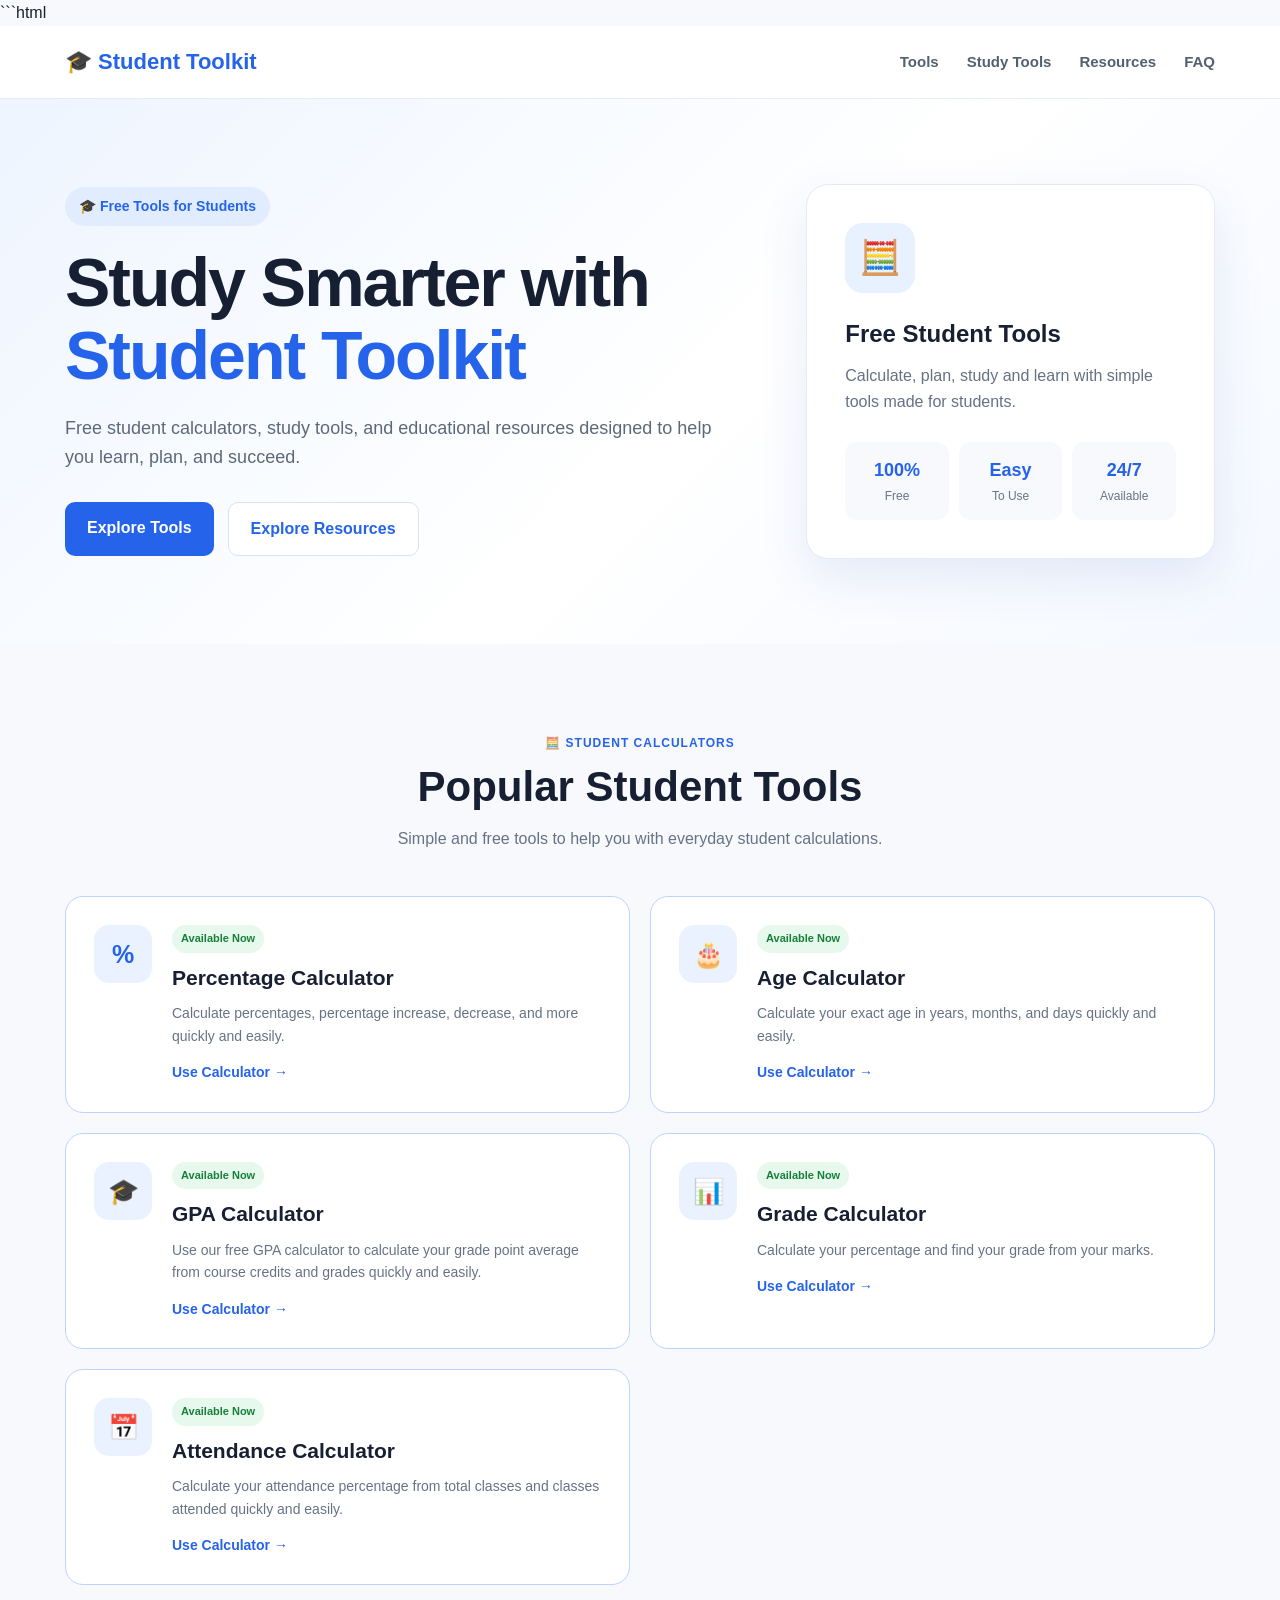
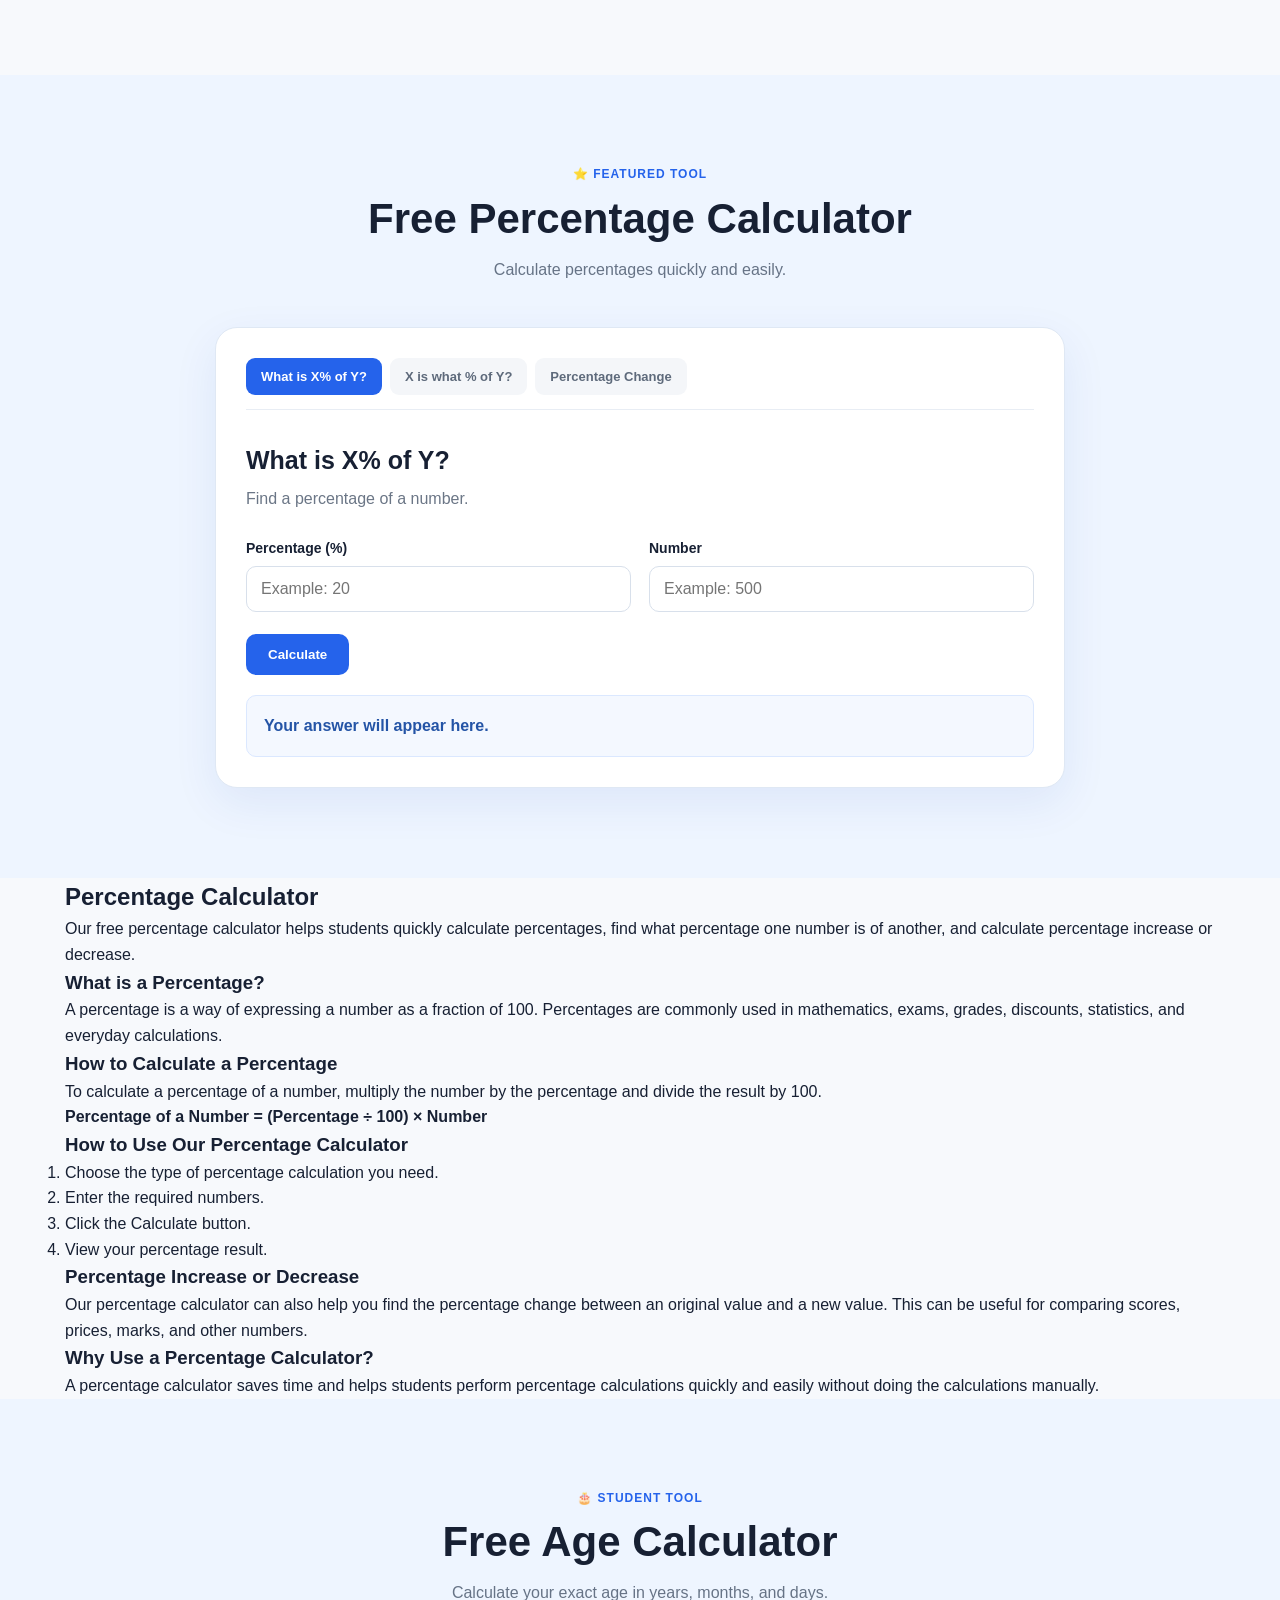
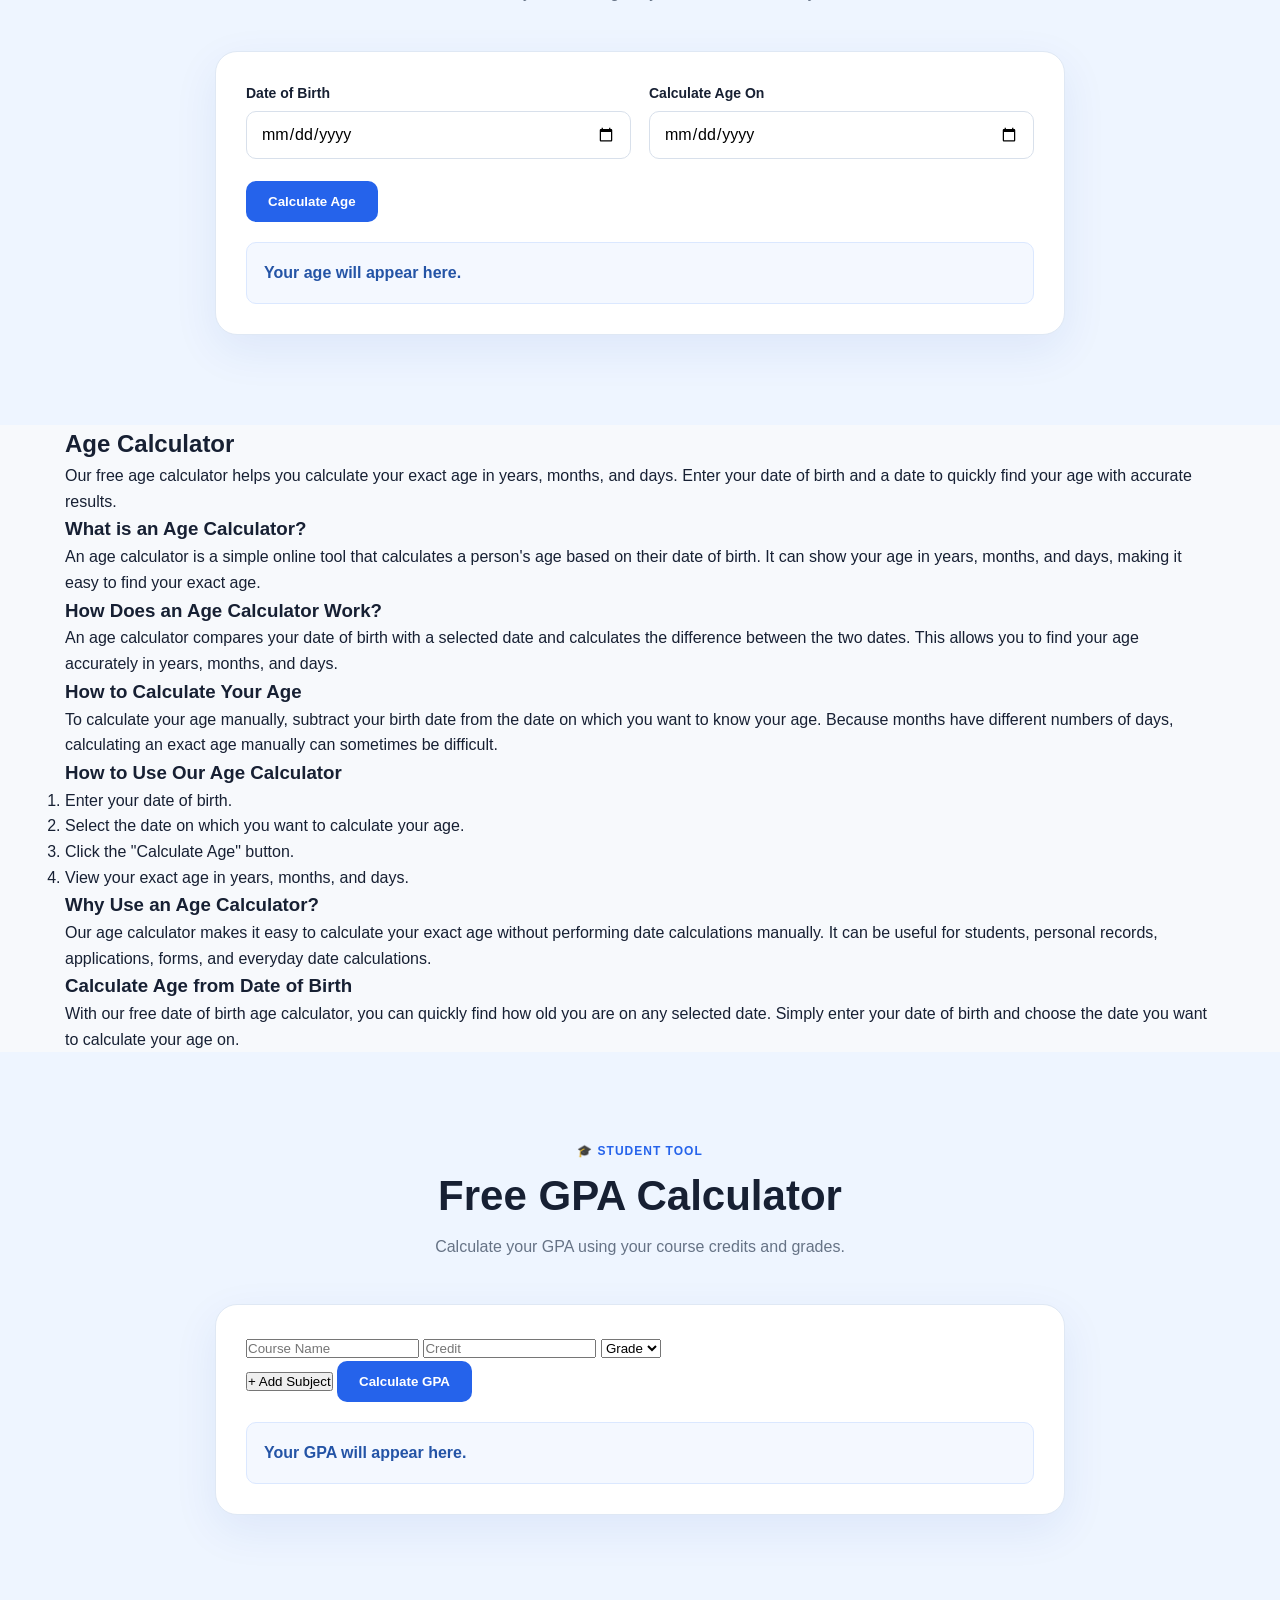
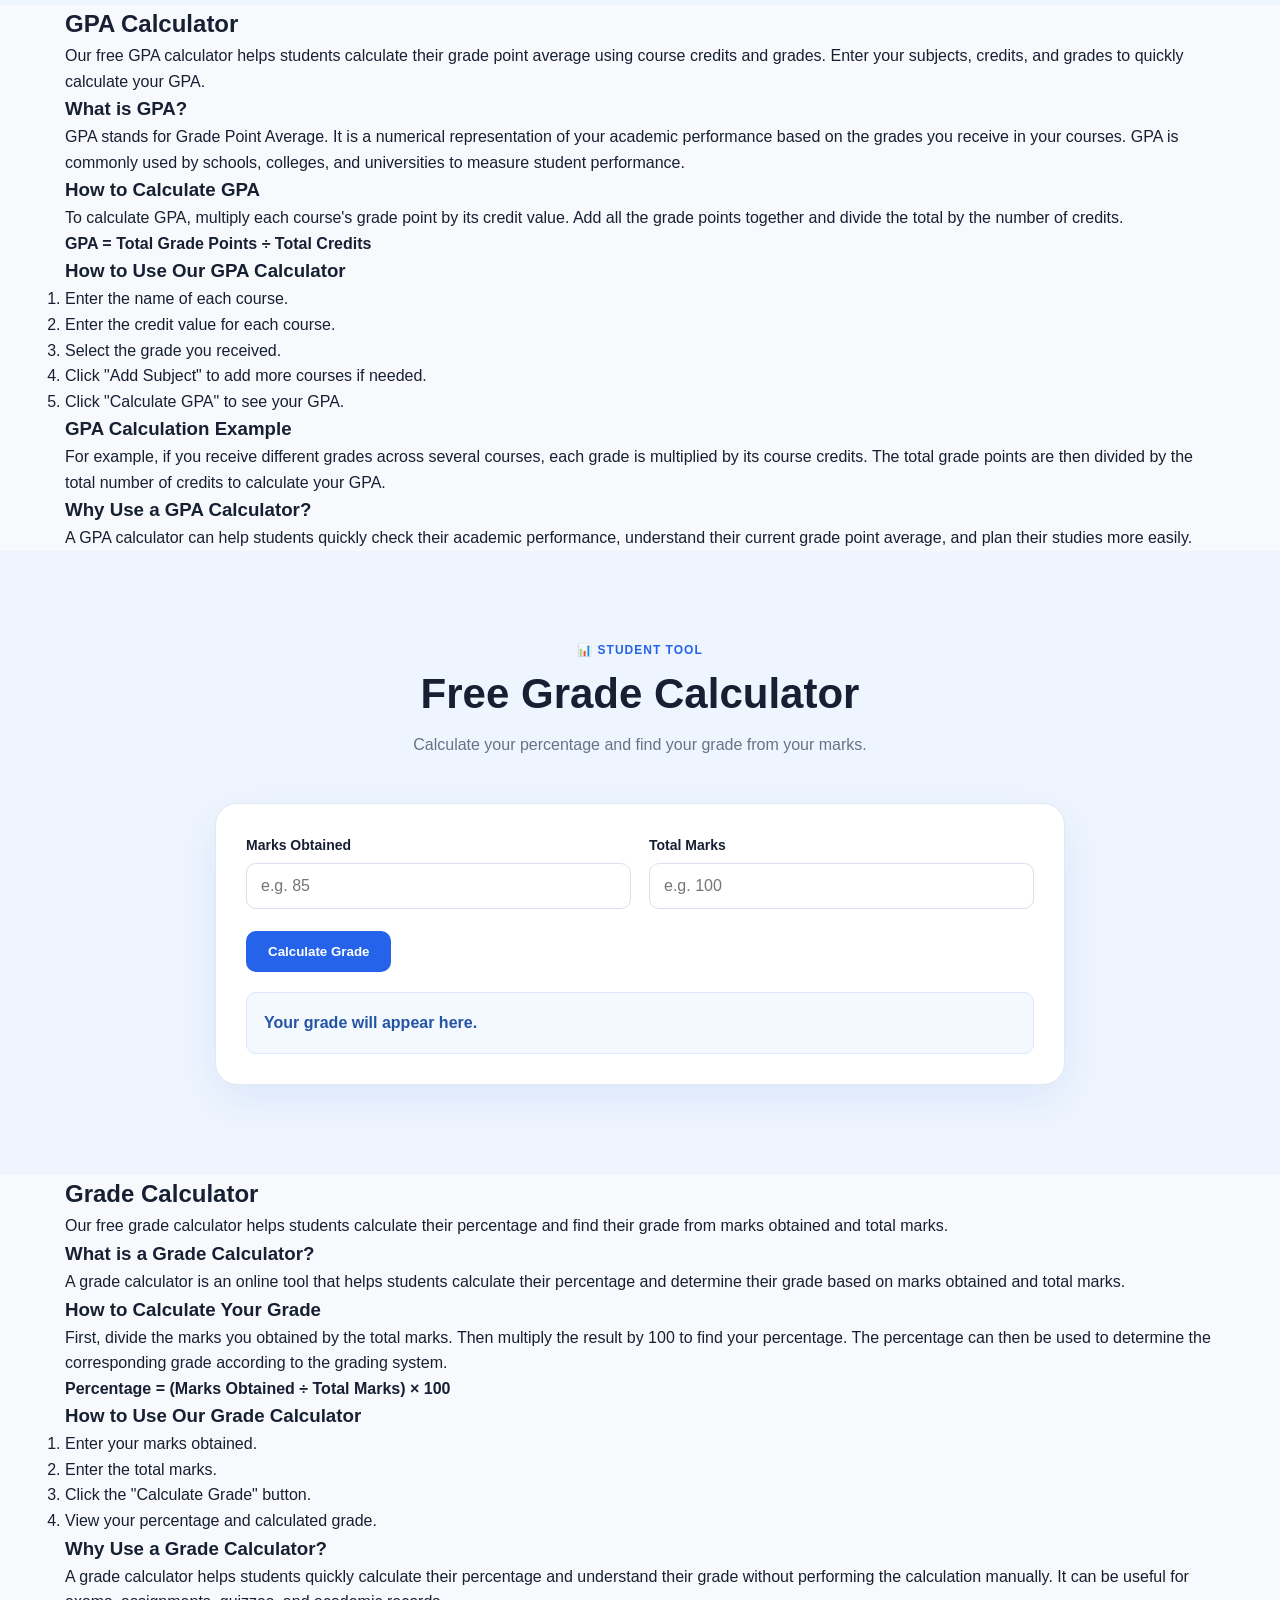
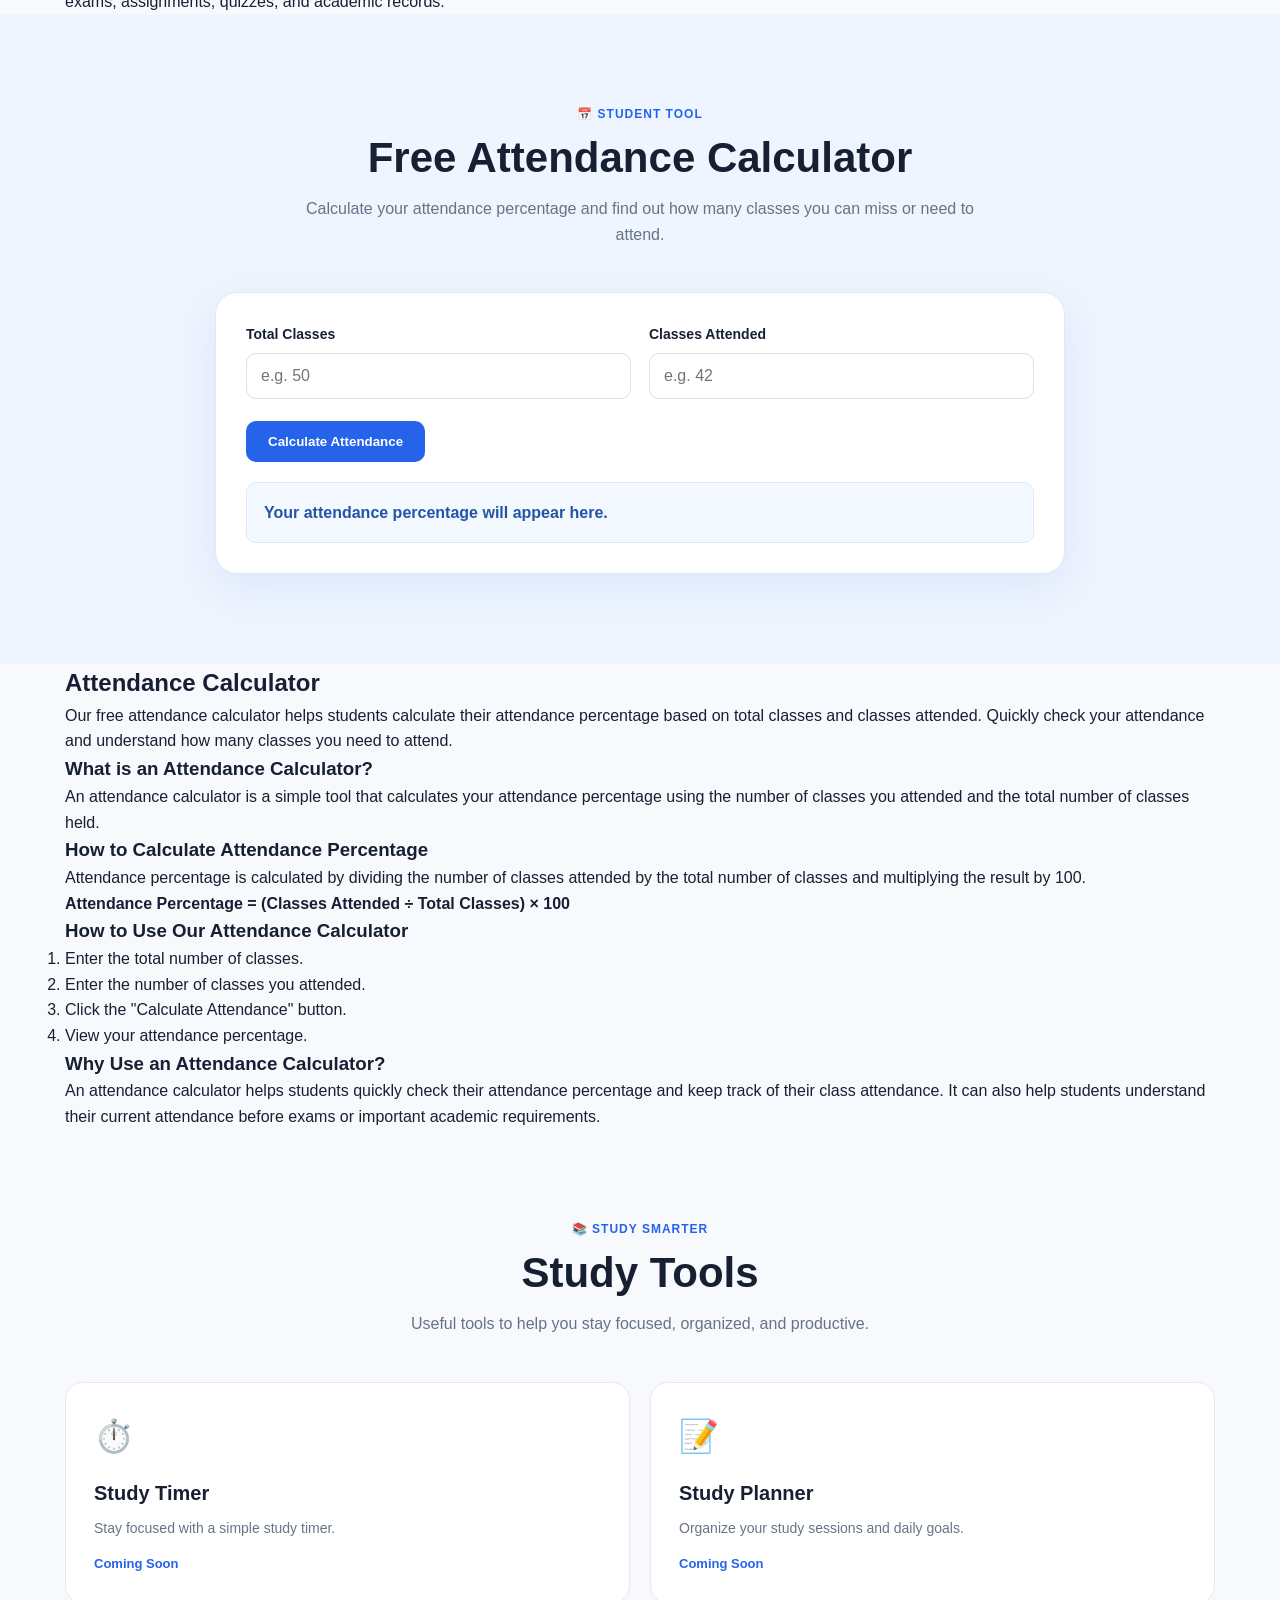
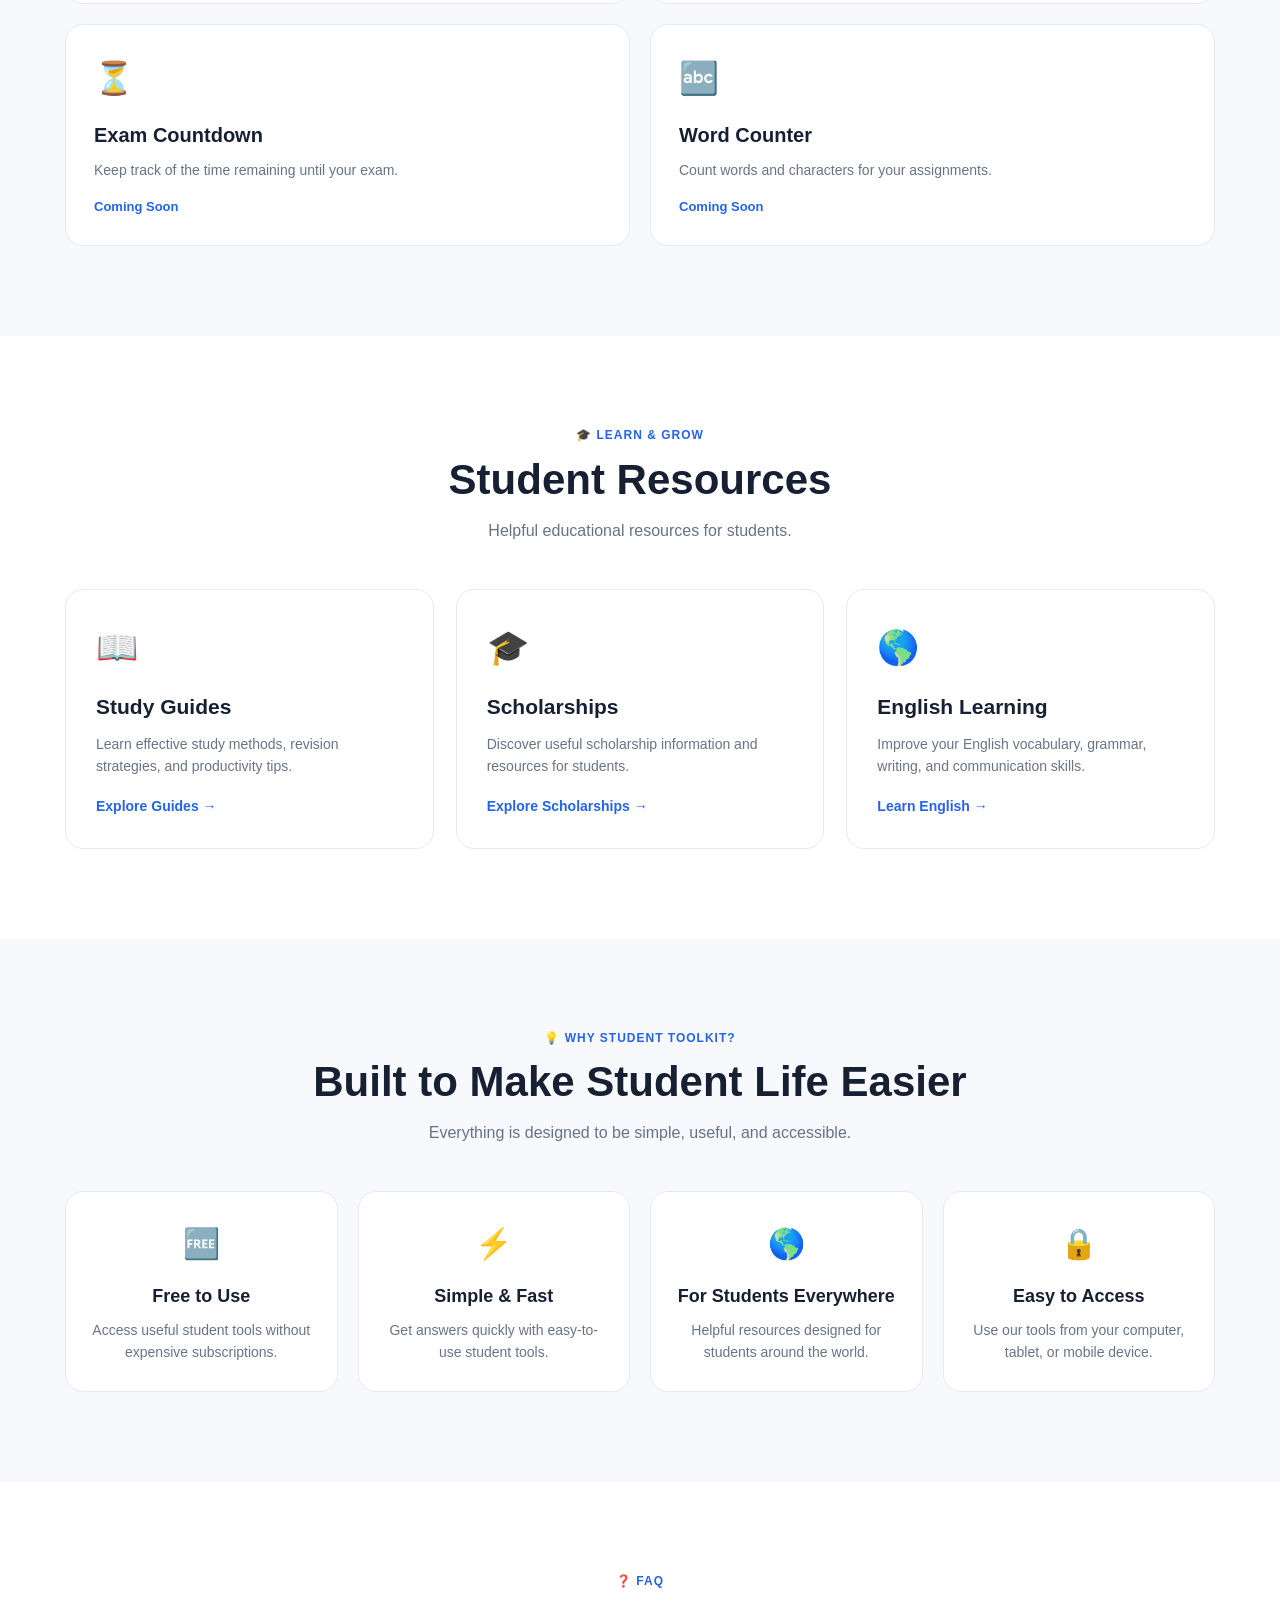
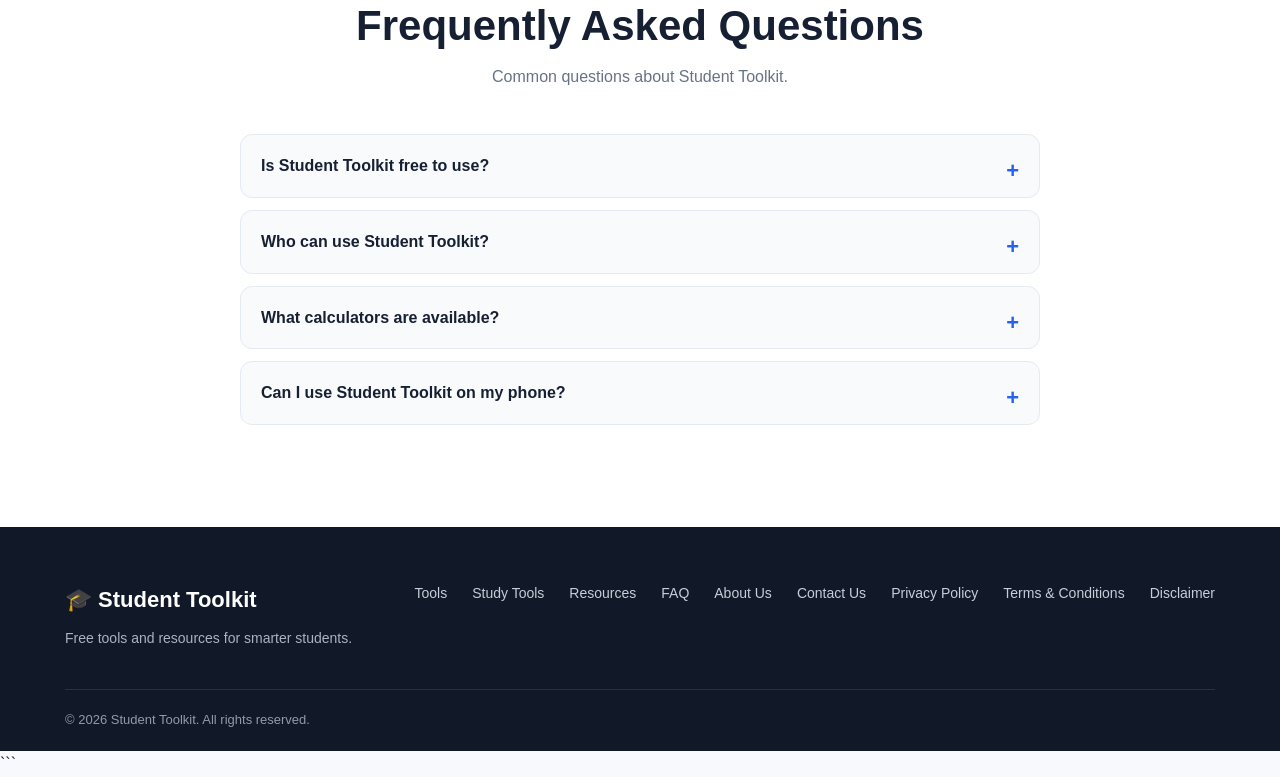
==== commit b8ddd914: "Update index.html" ====
--- a/index.html
+++ b/index.html
@@ -1,3 +1,4 @@
+```html
 <!DOCTYPE html>
 <html lang="en">
 <head>
@@ -175,7 +176,7 @@
                                 decrease, and more quickly and easily.
                             </p>
 
-                            <a href="#percentage-calculator" class="tool-link">
+                            <a href="percentage-calculator.html" class="tool-link">
                                 Use Calculator →
                             </a>
 
@@ -205,7 +206,7 @@
                                 and days quickly and easily.
                             </p>
 
-                            <a href="#age-calculator" class="tool-link">
+                            <a href="age-calculator.html" class="tool-link">
                                 Use Calculator →
                             </a>
 
@@ -236,7 +237,7 @@
                                 grades quickly and easily.
                             </p>
 
-                            <a href="#gpa-calculator" class="tool-link">
+                            <a href="gpa-calculator.html" class="tool-link">
                                 Use Calculator →
                             </a>
 
@@ -266,7 +267,7 @@
                                 from your marks.
                             </p>
 
-                            <a href="#grade-calculator" class="tool-link">
+                            <a href="grade-calculator.html" class="tool-link">
                                 Use Calculator →
                             </a>
 
@@ -297,7 +298,7 @@
                                 and easily.
                             </p>
 
-                            <a href="#attendance-calculator" class="tool-link">
+                            <a href="attendance-calculator.html" class="tool-link">
                                 Use Calculator →
                             </a>
 
@@ -1604,6 +1605,16 @@
 
                 <a href="#faq">FAQ</a>
 
+                <a href="about.html">About Us</a>
+
+                <a href="contact.html">Contact Us</a>
+
+                <a href="privacy.html">Privacy Policy</a>
+
+                <a href="terms.html">Terms & Conditions</a>
+
+                <a href="disclaimer.html">Disclaimer</a>
+
             </div>
 
         </div>
@@ -1628,3 +1639,4 @@
 </body>
 
 </html>
+```
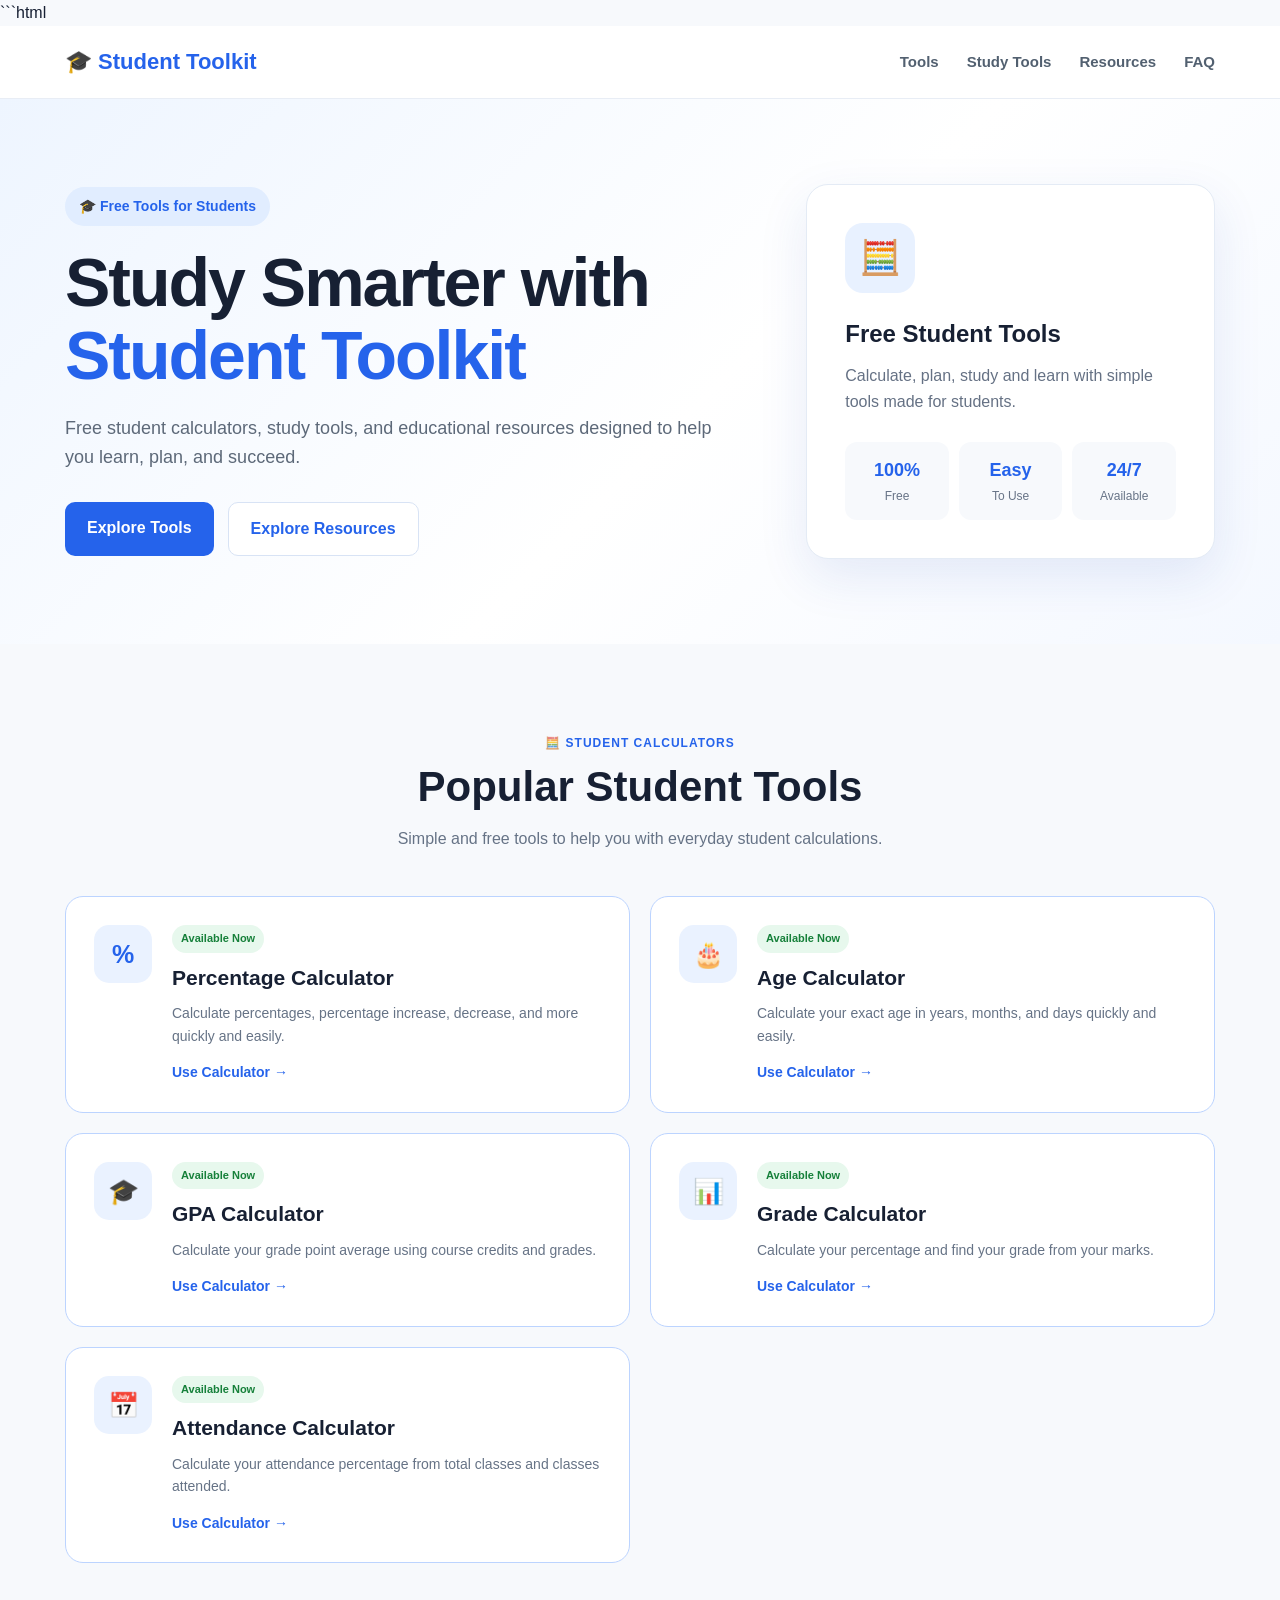
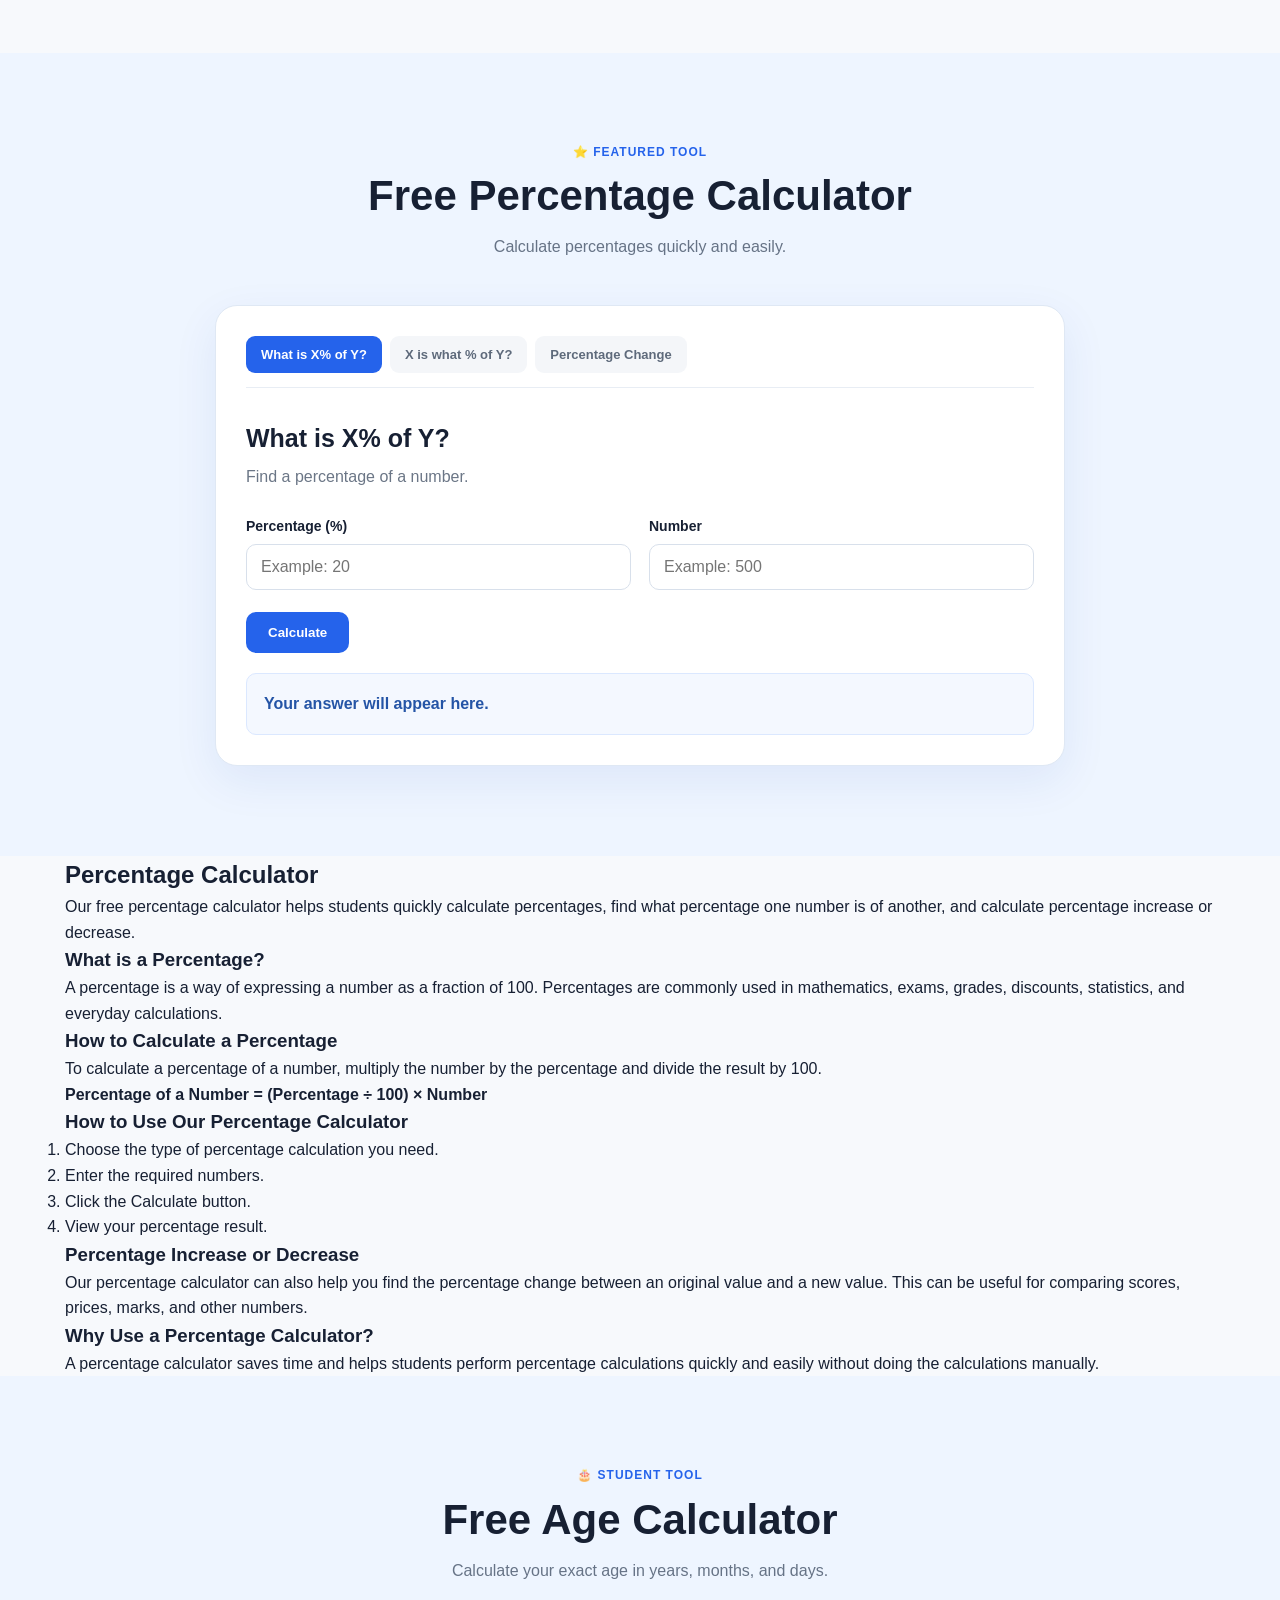
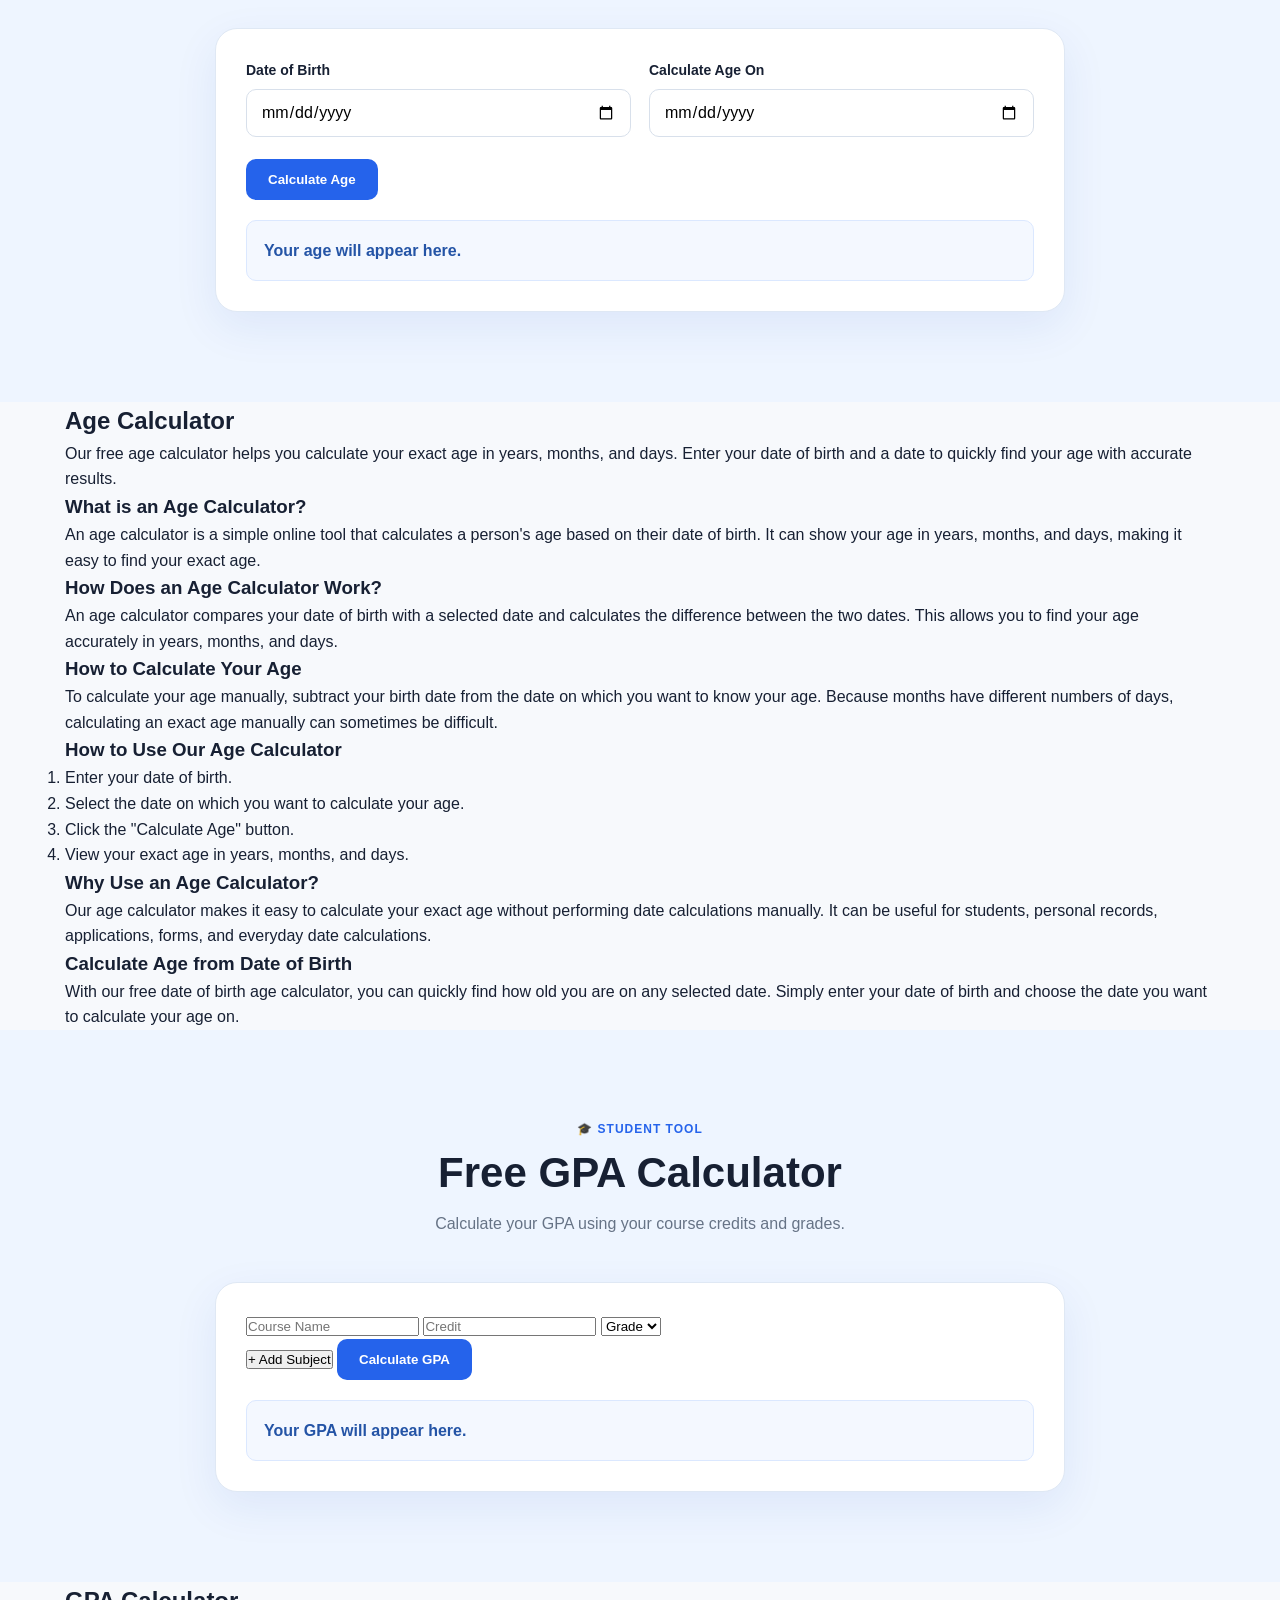
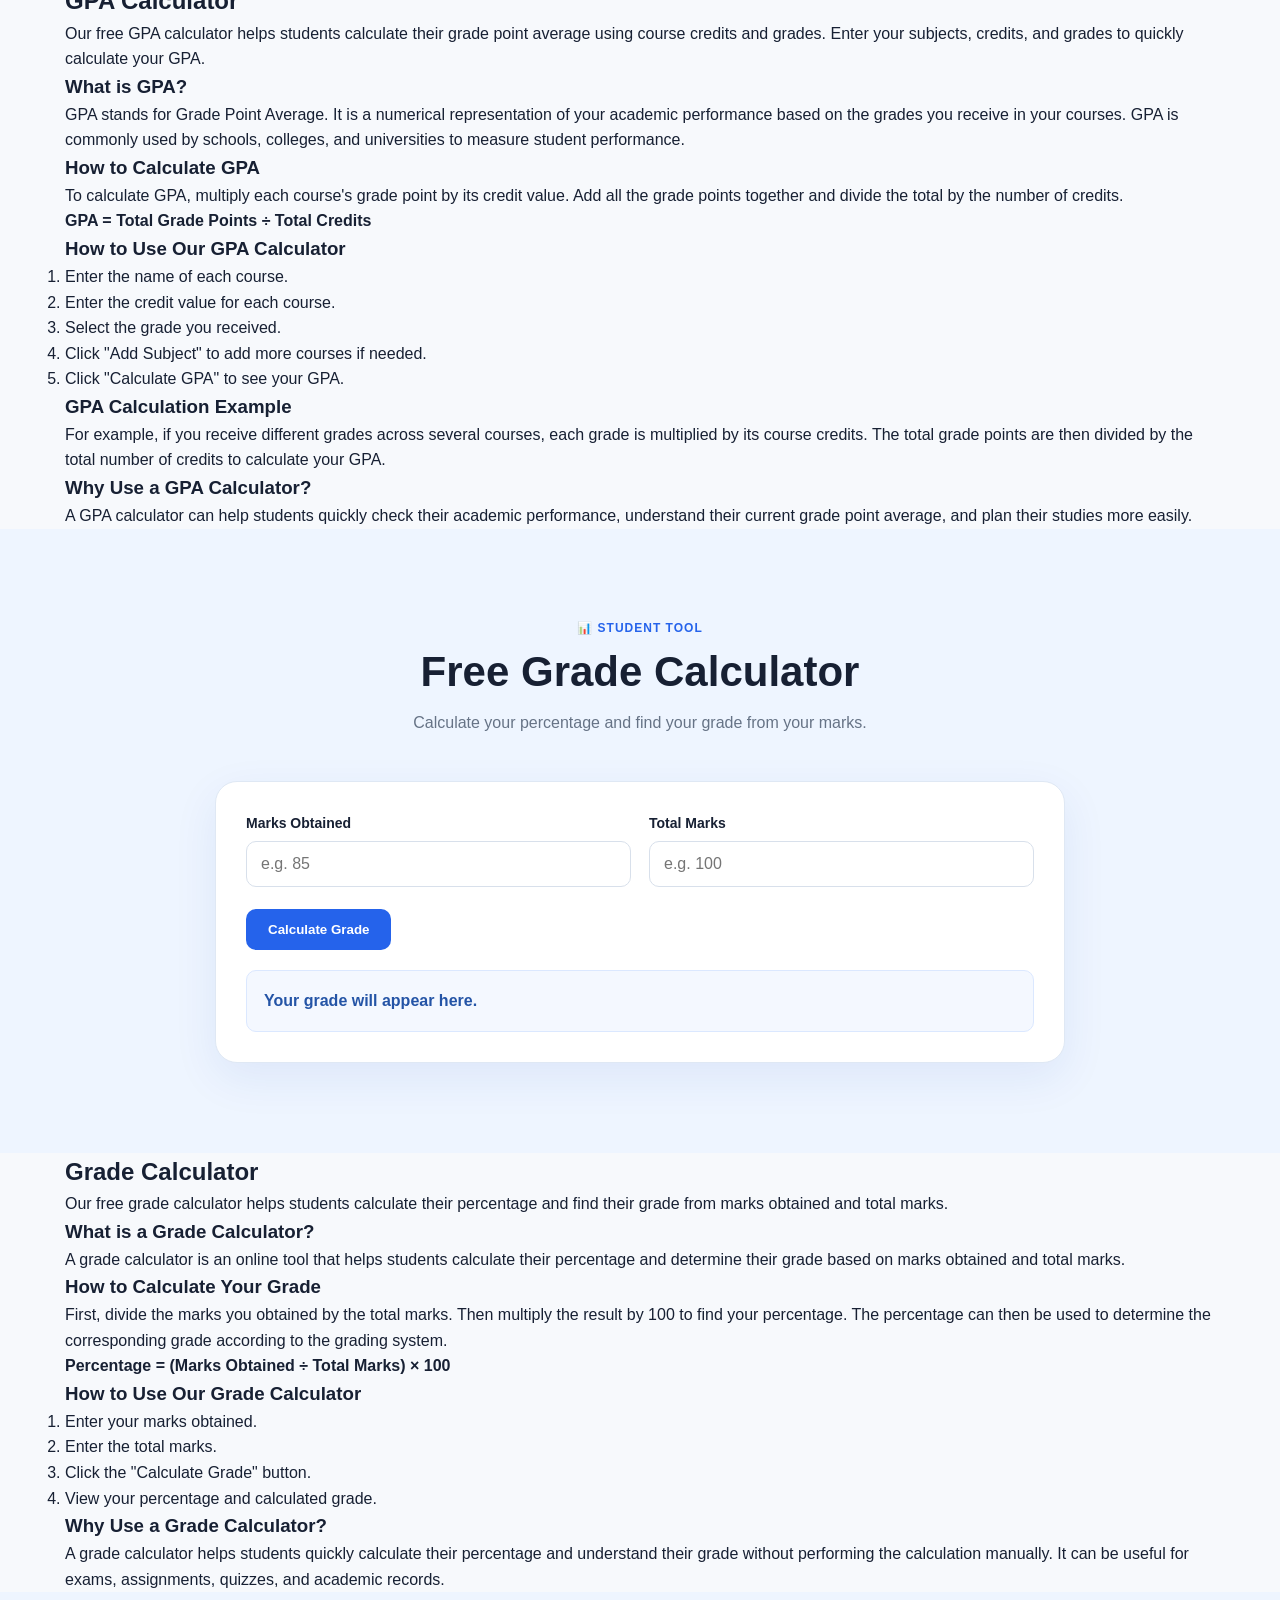
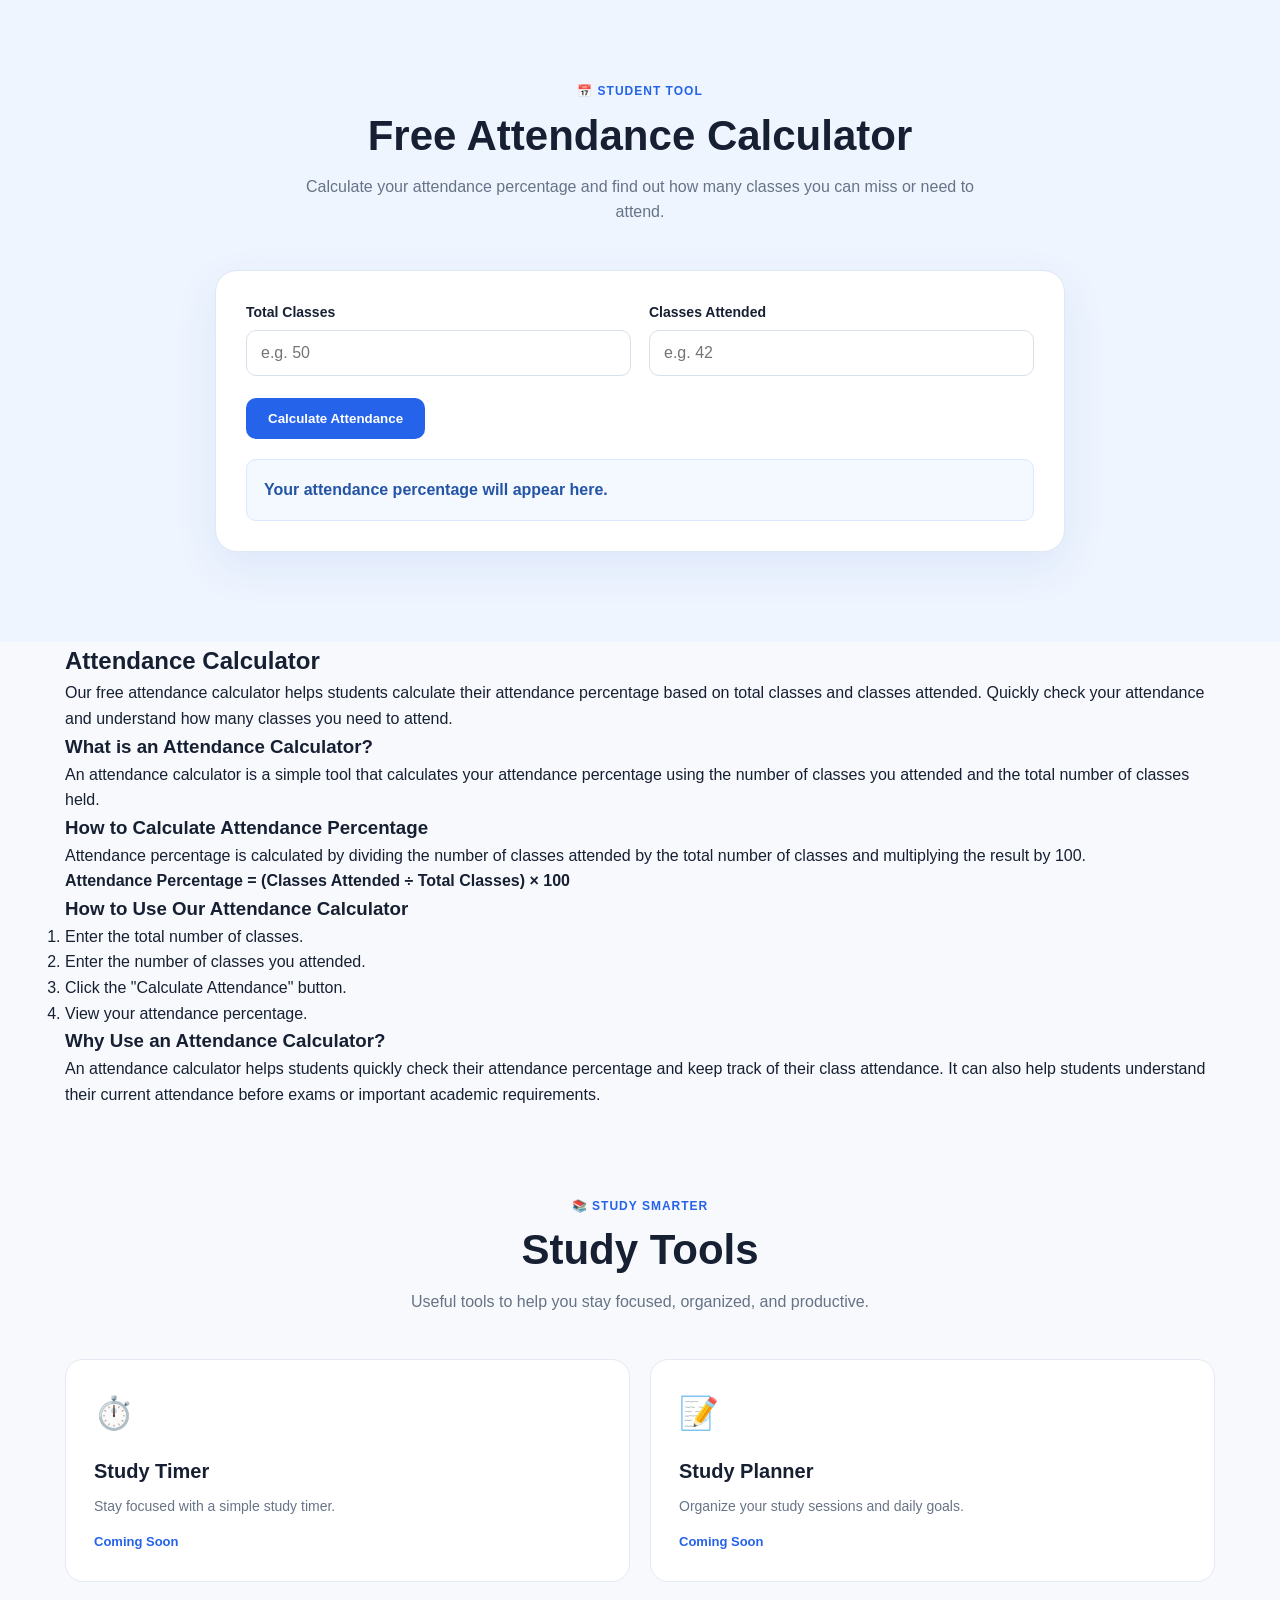
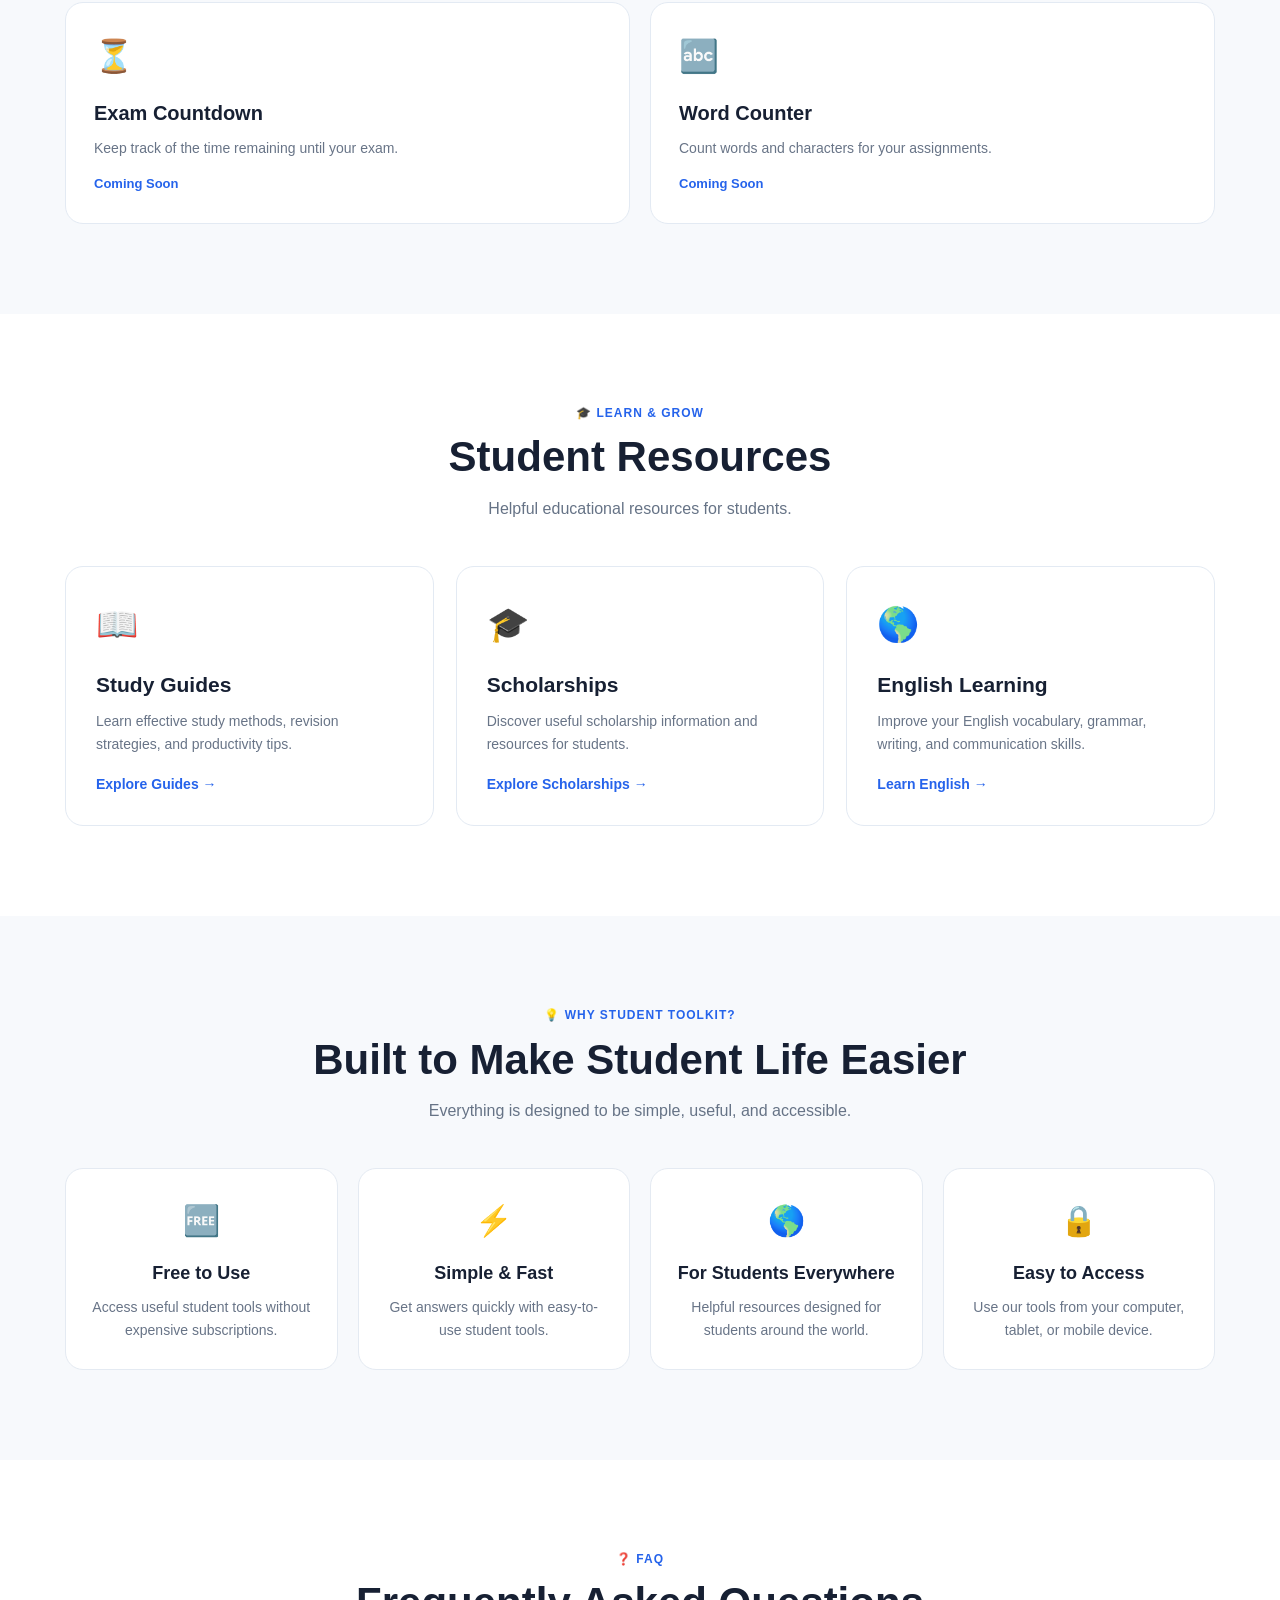
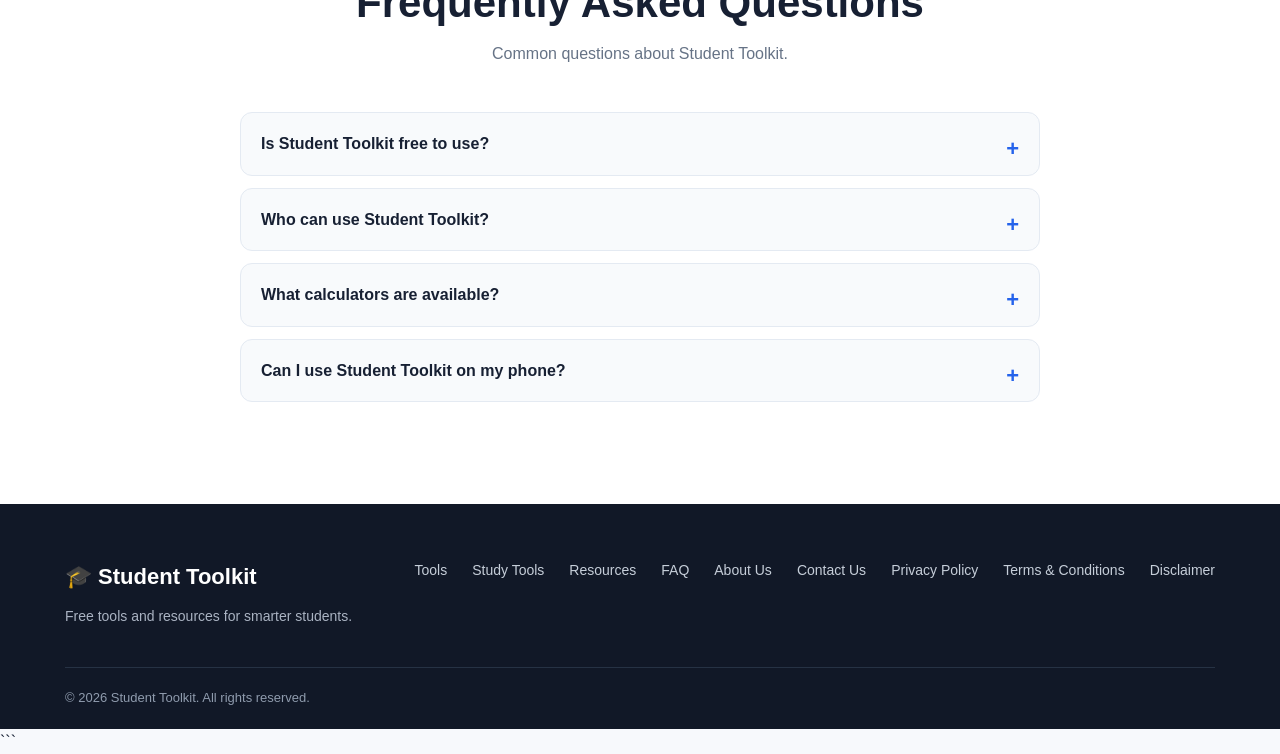
==== commit 85e3919c: "Update index.html" ====
--- a/index.html
+++ b/index.html
@@ -2,69 +2,55 @@
 <!DOCTYPE html>
 <html lang="en">
 <head>
-
-    <meta name="google-site-verification" content="EQtaDF03C8hh1XUocnLh0utNA8jxIf3ytCfOJgobHnQ" />
-
     <meta charset="UTF-8">
-
     <meta name="viewport" content="width=device-width, initial-scale=1.0">
 
+    <meta name="google-site-verification" content="EQtaDF03C8hh1XUocnLh0utNA8jxIf3ytCfOJgobHnQ">
+
     <title>Student Toolkit - Free Student Tools & Resources</title>
 
     <meta name="description" content="Student Toolkit provides free student calculators and study tools, including percentage, age, GPA, grade, and attendance calculators to help students calculate and learn easily.">
 
-    <meta name="keywords" content="student tools, free student tools, student calculator, attendance calculator, free attendance calculator, attendance percentage calculator, class attendance calculator, attendance tracker, grade calculator, GPA calculator, age calculator, percentage calculator, study tools, study resources">
+    <meta name="keywords" content="student tools, free student tools, student calculator, attendance calculator, attendance percentage calculator, grade calculator, GPA calculator, age calculator, percentage calculator, study tools, study resources">
 
     <meta name="author" content="Student Toolkit">
 
-    <!-- Connect CSS -->
+    <meta name="robots" content="index, follow">
+
+    <link rel="canonical" href="https://studenttoolkit1.github.io/student-toolkit/">
+
+    <meta property="og:title" content="Student Toolkit - Free Student Tools & Resources">
+    <meta property="og:description" content="Free student calculators, study tools, and educational resources to help students learn, calculate, and study smarter.">
+    <meta property="og:type" content="website">
+    <meta property="og:url" content="https://studenttoolkit1.github.io/student-toolkit/">
+
     <link rel="stylesheet" href="style.css">
-
 </head>
 
 <body>
 
-
-    <!-- ================= HEADER ================= -->
-
+    <!-- HEADER -->
     <header class="site-header">
-
         <div class="container header-content">
-
-            <a href="#" class="logo">
-                🎓 Student Toolkit
-            </a>
+            <a href="./" class="logo">🎓 Student Toolkit</a>
 
             <nav class="navbar">
-
                 <a href="#tools">Tools</a>
-
                 <a href="#study-tools">Study Tools</a>
-
                 <a href="#resources">Resources</a>
-
                 <a href="#faq">FAQ</a>
-
             </nav>
-
         </div>
-
     </header>
 
-
-    <!-- ================= HERO SECTION ================= -->
-
     <main>
 
+        <!-- HERO SECTION -->
         <section class="hero">
-
             <div class="container hero-content">
 
                 <div class="hero-text">
-
-                    <span class="hero-badge">
-                        🎓 Free Tools for Students
-                    </span>
+                    <span class="hero-badge">🎓 Free Tools for Students</span>
 
                     <h1>
                         Study Smarter with
@@ -77,25 +63,13 @@
                     </p>
 
                     <div class="hero-buttons">
-
-                        <a href="#tools" class="btn btn-primary">
-                            Explore Tools
-                        </a>
-
-                        <a href="#resources" class="btn btn-secondary">
-                            Explore Resources
-                        </a>
-
-                    </div>
-
-                </div>
-
+                        <a href="#tools" class="btn btn-primary">Explore Tools</a>
+                        <a href="#resources" class="btn btn-secondary">Explore Resources</a>
+                    </div>
+                </div>
 
                 <div class="hero-card">
-
-                    <div class="hero-card-icon">
-                        🧮
-                    </div>
+                    <div class="hero-card-icon">🧮</div>
 
                     <h3>Free Student Tools</h3>
 
@@ -105,7 +79,6 @@
                     </p>
 
                     <div class="mini-stats">
-
                         <div>
                             <strong>100%</strong>
                             <span>Free</span>
@@ -120,429 +93,218 @@
                             <strong>24/7</strong>
                             <span>Available</span>
                         </div>
-
-                    </div>
-
-                </div>
-
-            </div>
-
-        </section>
-
-
-        <!-- ================= POPULAR TOOLS ================= -->
-
+                    </div>
+                </div>
+
+            </div>
+        </section>
+
+        <!-- POPULAR TOOLS -->
         <section id="tools" class="section">
-
             <div class="container">
 
                 <div class="section-heading">
-
-                    <span class="section-label">
-                        🧮 STUDENT CALCULATORS
-                    </span>
-
+                    <span class="section-label">🧮 STUDENT CALCULATORS</span>
                     <h2>Popular Student Tools</h2>
-
                     <p>
                         Simple and free tools to help you with everyday
                         student calculations.
                     </p>
-
-                </div>
-
+                </div>
 
                 <div class="tools-grid">
 
-
-                    <!-- Percentage Calculator -->
-
                     <div class="tool-card featured-tool">
-
-                        <div class="tool-icon">
-                            %
-                        </div>
-
+                        <div class="tool-icon">%</div>
                         <div class="tool-content">
-
-                            <span class="tool-badge">
-                                Available Now
-                            </span>
-
+                            <span class="tool-badge">Available Now</span>
                             <h3>Percentage Calculator</h3>
-
                             <p>
                                 Calculate percentages, percentage increase,
                                 decrease, and more quickly and easily.
                             </p>
-
                             <a href="percentage-calculator.html" class="tool-link">
                                 Use Calculator →
                             </a>
-
-                        </div>
-
-                    </div>
-
-
-                    <!-- Age Calculator -->
+                        </div>
+                    </div>
 
                     <div class="tool-card featured-tool">
-
-                        <div class="tool-icon">
-                            🎂
-                        </div>
-
+                        <div class="tool-icon">🎂</div>
                         <div class="tool-content">
-
-                            <span class="tool-badge">
-                                Available Now
-                            </span>
-
+                            <span class="tool-badge">Available Now</span>
                             <h3>Age Calculator</h3>
-
                             <p>
                                 Calculate your exact age in years, months,
                                 and days quickly and easily.
                             </p>
-
                             <a href="age-calculator.html" class="tool-link">
                                 Use Calculator →
                             </a>
-
-                        </div>
-
-                    </div>
-
-
-                    <!-- GPA Calculator -->
+                        </div>
+                    </div>
 
                     <div class="tool-card featured-tool">
-
-                        <div class="tool-icon">
-                            🎓
-                        </div>
-
+                        <div class="tool-icon">🎓</div>
                         <div class="tool-content">
-
-                            <span class="tool-badge">
-                                Available Now
-                            </span>
-
+                            <span class="tool-badge">Available Now</span>
                             <h3>GPA Calculator</h3>
-
                             <p>
-                                Use our free GPA calculator to calculate your
-                                grade point average from course credits and
-                                grades quickly and easily.
+                                Calculate your grade point average using
+                                course credits and grades.
                             </p>
-
                             <a href="gpa-calculator.html" class="tool-link">
                                 Use Calculator →
                             </a>
-
-                        </div>
-
-                    </div>
-
-
-                    <!-- Grade Calculator -->
+                        </div>
+                    </div>
 
                     <div class="tool-card featured-tool">
-
-                        <div class="tool-icon">
-                            📊
-                        </div>
-
+                        <div class="tool-icon">📊</div>
                         <div class="tool-content">
-
-                            <span class="tool-badge">
-                                Available Now
-                            </span>
-
+                            <span class="tool-badge">Available Now</span>
                             <h3>Grade Calculator</h3>
-
                             <p>
                                 Calculate your percentage and find your grade
                                 from your marks.
                             </p>
-
                             <a href="grade-calculator.html" class="tool-link">
                                 Use Calculator →
                             </a>
-
-                        </div>
-
-                    </div>
-
-
-                    <!-- Attendance Calculator -->
+                        </div>
+                    </div>
 
                     <div class="tool-card featured-tool">
-
-                        <div class="tool-icon">
-                            📅
-                        </div>
-
+                        <div class="tool-icon">📅</div>
                         <div class="tool-content">
-
-                            <span class="tool-badge">
-                                Available Now
-                            </span>
-
+                            <span class="tool-badge">Available Now</span>
                             <h3>Attendance Calculator</h3>
-
                             <p>
                                 Calculate your attendance percentage from
-                                total classes and classes attended quickly
-                                and easily.
+                                total classes and classes attended.
                             </p>
-
                             <a href="attendance-calculator.html" class="tool-link">
                                 Use Calculator →
                             </a>
-
-                        </div>
-
-                    </div>
-
-
-                </div>
-
-            </div>
-
-        </section>
-
-
-        <!-- ================= PERCENTAGE CALCULATOR ================= -->
-
+                        </div>
+                    </div>
+
+                </div>
+            </div>
+        </section>
+
+        <!-- PERCENTAGE CALCULATOR -->
         <section id="percentage-calculator" class="calculator-section">
-
             <div class="container">
 
                 <div class="section-heading">
-
-                    <span class="section-label">
-                        ⭐ FEATURED TOOL
-                    </span>
-
+                    <span class="section-label">⭐ FEATURED TOOL</span>
                     <h2>Free Percentage Calculator</h2>
-
-                    <p>
-                        Calculate percentages quickly and easily.
-                    </p>
-
-                </div>
-
+                    <p>Calculate percentages quickly and easily.</p>
+                </div>
 
                 <div class="calculator-box">
 
-
-                    <!-- Calculator Tabs -->
-
                     <div class="calculator-tabs">
-
-                        <button
-                            class="calculator-tab active"
-                            onclick="showCalculator(1)">
+                        <button class="calculator-tab active" onclick="showCalculator(1)">
                             What is X% of Y?
                         </button>
 
-                        <button
-                            class="calculator-tab"
-                            onclick="showCalculator(2)">
+                        <button class="calculator-tab" onclick="showCalculator(2)">
                             X is what % of Y?
                         </button>
 
-                        <button
-                            class="calculator-tab"
-                            onclick="showCalculator(3)">
+                        <button class="calculator-tab" onclick="showCalculator(3)">
                             Percentage Change
                         </button>
-
-                    </div>
-
-
-                    <!-- Calculator 1 -->
+                    </div>
 
                     <div id="calculator-1" class="calculator-content active">
-
                         <h3>What is X% of Y?</h3>
-
-                        <p class="calculator-description">
-                            Find a percentage of a number.
-                        </p>
+                        <p class="calculator-description">Find a percentage of a number.</p>
 
                         <div class="input-row">
-
                             <div class="input-group">
-
-                                <label for="percent1">
-                                    Percentage (%)
-                                </label>
-
-                                <input
-                                    type="number"
-                                    id="percent1"
-                                    placeholder="Example: 20">
-
+                                <label for="percent1">Percentage (%)</label>
+                                <input type="number" id="percent1" placeholder="Example: 20">
                             </div>
 
-
                             <div class="input-group">
-
-                                <label for="number1">
-                                    Number
-                                </label>
-
-                                <input
-                                    type="number"
-                                    id="number1"
-                                    placeholder="Example: 500">
-
+                                <label for="number1">Number</label>
+                                <input type="number" id="number1" placeholder="Example: 500">
                             </div>
-
-                        </div>
-
-
-                        <button
-                            class="calculate-btn"
-                            onclick="calculatePercentageOfNumber()">
+                        </div>
+
+                        <button class="calculate-btn" onclick="calculatePercentageOfNumber()">
                             Calculate
                         </button>
 
-
                         <div id="result1" class="calculator-result">
                             Your answer will appear here.
                         </div>
-
-                    </div>
-
-
-                    <!-- Calculator 2 -->
+                    </div>
 
                     <div id="calculator-2" class="calculator-content">
-
                         <h3>X is what percentage of Y?</h3>
-
                         <p class="calculator-description">
                             Find what percentage one number is of another.
                         </p>
 
                         <div class="input-row">
-
                             <div class="input-group">
-
-                                <label for="number2">
-                                    X
-                                </label>
-
-                                <input
-                                    type="number"
-                                    id="number2"
-                                    placeholder="Example: 25">
-
+                                <label for="number2">X</label>
+                                <input type="number" id="number2" placeholder="Example: 25">
                             </div>
 
-
                             <div class="input-group">
-
-                                <label for="number3">
-                                    Y
-                                </label>
-
-                                <input
-                                    type="number"
-                                    id="number3"
-                                    placeholder="Example: 100">
-
+                                <label for="number3">Y</label>
+                                <input type="number" id="number3" placeholder="Example: 100">
                             </div>
-
-                        </div>
-
-
-                        <button
-                            class="calculate-btn"
-                            onclick="calculatePercentage()">
+                        </div>
+
+                        <button class="calculate-btn" onclick="calculatePercentage()">
                             Calculate
                         </button>
 
-
                         <div id="result2" class="calculator-result">
                             Your answer will appear here.
                         </div>
-
-                    </div>
-
-
-                    <!-- Calculator 3 -->
+                    </div>
 
                     <div id="calculator-3" class="calculator-content">
-
                         <h3>Percentage Increase or Decrease</h3>
-
                         <p class="calculator-description">
                             Calculate the percentage change between two numbers.
                         </p>
 
                         <div class="input-row">
-
                             <div class="input-group">
-
-                                <label for="originalNumber">
-                                    Original Number
-                                </label>
-
-                                <input
-                                    type="number"
-                                    id="originalNumber"
-                                    placeholder="Example: 100">
-
+                                <label for="originalNumber">Original Number</label>
+                                <input type="number" id="originalNumber" placeholder="Example: 100">
                             </div>
 
-
                             <div class="input-group">
-
-                                <label for="newNumber">
-                                    New Number
-                                </label>
-
-                                <input
-                                    type="number"
-                                    id="newNumber"
-                                    placeholder="Example: 120">
-
+                                <label for="newNumber">New Number</label>
+                                <input type="number" id="newNumber" placeholder="Example: 120">
                             </div>
-
-                        </div>
-
-
-                        <button
-                            class="calculate-btn"
-                            onclick="calculatePercentageChange()">
+                        </div>
+
+                        <button class="calculate-btn" onclick="calculatePercentageChange()">
                             Calculate
                         </button>
 
-
                         <div id="result3" class="calculator-result">
                             Your answer will appear here.
                         </div>
-
-                    </div>
-
-                </div>
-
-            </div>
-
-        </section>
-
-
-        <!-- ================= PERCENTAGE CALCULATOR SEO CONTENT ================= -->
-
+                    </div>
+
+                </div>
+            </div>
+        </section>
+
+        <!-- PERCENTAGE SEO CONTENT -->
         <section class="seo-content-section">
-
-            <div class="container">
-
+            <div class="container">
                 <h2>Percentage Calculator</h2>
 
                 <p>
@@ -552,7 +314,6 @@
                 </p>
 
                 <h3>What is a Percentage?</h3>
-
                 <p>
                     A percentage is a way of expressing a number as a fraction
                     of 100. Percentages are commonly used in mathematics, exams,
@@ -560,7 +321,6 @@
                 </p>
 
                 <h3>How to Calculate a Percentage</h3>
-
                 <p>
                     To calculate a percentage of a number, multiply the number
                     by the percentage and divide the result by 100.
@@ -573,7 +333,6 @@
                 </p>
 
                 <h3>How to Use Our Percentage Calculator</h3>
-
                 <ol>
                     <li>Choose the type of percentage calculation you need.</li>
                     <li>Enter the required numbers.</li>
@@ -582,7 +341,6 @@
                 </ol>
 
                 <h3>Percentage Increase or Decrease</h3>
-
                 <p>
                     Our percentage calculator can also help you find the
                     percentage change between an original value and a new value.
@@ -591,95 +349,51 @@
                 </p>
 
                 <h3>Why Use a Percentage Calculator?</h3>
-
                 <p>
                     A percentage calculator saves time and helps students
                     perform percentage calculations quickly and easily without
                     doing the calculations manually.
                 </p>
-
-            </div>
-
-        </section>
-
-
-        <!-- ================= AGE CALCULATOR ================= -->
-
+            </div>
+        </section>
+
+        <!-- AGE CALCULATOR -->
         <section id="age-calculator" class="calculator-section">
-
             <div class="container">
 
                 <div class="section-heading">
-
-                    <span class="section-label">
-                        🎂 STUDENT TOOL
-                    </span>
-
+                    <span class="section-label">🎂 STUDENT TOOL</span>
                     <h2>Free Age Calculator</h2>
-
-                    <p>
-                        Calculate your exact age in years, months, and days.
-                    </p>
-
-                </div>
-
+                    <p>Calculate your exact age in years, months, and days.</p>
+                </div>
 
                 <div class="calculator-box age-calculator-box">
-
                     <div class="input-row">
-
                         <div class="input-group">
-
-                            <label for="birthDate">
-                                Date of Birth
-                            </label>
-
-                            <input
-                                type="date"
-                                id="birthDate">
-
-                        </div>
-
+                            <label for="birthDate">Date of Birth</label>
+                            <input type="date" id="birthDate">
+                        </div>
 
                         <div class="input-group">
-
-                            <label for="ageAtDate">
-                                Calculate Age On
-                            </label>
-
-                            <input
-                                type="date"
-                                id="ageAtDate">
-
-                        </div>
-
-                    </div>
-
-
-                    <button
-                        class="calculate-btn"
-                        onclick="calculateAge()">
+                            <label for="ageAtDate">Calculate Age On</label>
+                            <input type="date" id="ageAtDate">
+                        </div>
+                    </div>
+
+                    <button class="calculate-btn" onclick="calculateAge()">
                         Calculate Age
                     </button>
 
-
                     <div id="ageResult" class="calculator-result">
                         Your age will appear here.
                     </div>
-
-                </div>
-
-            </div>
-
-        </section>
-
-
-        <!-- ================= AGE CALCULATOR SEO CONTENT ================= -->
-
+                </div>
+            </div>
+        </section>
+
+        <!-- AGE SEO CONTENT -->
         <section class="seo-content-section">
-
-            <div class="container">
-
+            <div class="container">
                 <h2>Age Calculator</h2>
 
                 <p>
@@ -689,7 +403,6 @@
                 </p>
 
                 <h3>What is an Age Calculator?</h3>
-
                 <p>
                     An age calculator is a simple online tool that calculates
                     a person's age based on their date of birth. It can show
@@ -698,7 +411,6 @@
                 </p>
 
                 <h3>How Does an Age Calculator Work?</h3>
-
                 <p>
                     An age calculator compares your date of birth with a
                     selected date and calculates the difference between the
@@ -707,7 +419,6 @@
                 </p>
 
                 <h3>How to Calculate Your Age</h3>
-
                 <p>
                     To calculate your age manually, subtract your birth date
                     from the date on which you want to know your age. Because
@@ -716,7 +427,6 @@
                 </p>
 
                 <h3>How to Use Our Age Calculator</h3>
-
                 <ol>
                     <li>Enter your date of birth.</li>
                     <li>Select the date on which you want to calculate your age.</li>
@@ -725,7 +435,6 @@
                 </ol>
 
                 <h3>Why Use an Age Calculator?</h3>
-
                 <p>
                     Our age calculator makes it easy to calculate your exact
                     age without performing date calculations manually. It can
@@ -734,50 +443,29 @@
                 </p>
 
                 <h3>Calculate Age from Date of Birth</h3>
-
                 <p>
                     With our free date of birth age calculator, you can quickly
                     find how old you are on any selected date. Simply enter
                     your date of birth and choose the date you want to calculate
                     your age on.
                 </p>
-
-            </div>
-
-        </section>
-
-
-        <!-- ================= GPA CALCULATOR ================= -->
-
+            </div>
+        </section>
+
+        <!-- GPA CALCULATOR -->
         <section id="gpa-calculator" class="calculator-section">
-
             <div class="container">
 
                 <div class="section-heading">
-
-                    <span class="section-label">
-                        🎓 STUDENT TOOL
-                    </span>
-
+                    <span class="section-label">🎓 STUDENT TOOL</span>
                     <h2>Free GPA Calculator</h2>
-
-                    <p>
-                        Calculate your GPA using your course credits and grades.
-                    </p>
-
-                </div>
-
+                    <p>Calculate your GPA using your course credits and grades.</p>
+                </div>
 
                 <div class="calculator-box gpa-calculator-box">
-
                     <div id="gpaRows">
-
                         <div class="gpa-row">
-
-                            <input
-                                type="text"
-                                class="course-name"
-                                placeholder="Course Name">
+                            <input type="text" class="course-name" placeholder="Course Name">
 
                             <input
                                 type="number"
@@ -787,11 +475,7 @@
                                 step="0.5">
 
                             <select class="course-grade">
-
-                                <option value="">
-                                    Grade
-                                </option>
-
+                                <option value="">Grade</option>
                                 <option value="4.0">A+</option>
                                 <option value="4.0">A</option>
                                 <option value="3.7">A-</option>
@@ -804,47 +488,28 @@
                                 <option value="1.3">D+</option>
                                 <option value="1.0">D</option>
                                 <option value="0.0">F</option>
-
                             </select>
-
-                        </div>
-
-                    </div>
-
-
-                    <button
-                        type="button"
-                        class="secondary-btn"
-                        onclick="addGpaRow()">
+                        </div>
+                    </div>
+
+                    <button type="button" class="secondary-btn" onclick="addGpaRow()">
                         + Add Subject
                     </button>
 
-
-                    <button
-                        type="button"
-                        class="calculate-btn"
-                        onclick="calculateGPA()">
+                    <button type="button" class="calculate-btn" onclick="calculateGPA()">
                         Calculate GPA
                     </button>
 
-
                     <div id="gpaResult" class="calculator-result">
                         Your GPA will appear here.
                     </div>
-
-                </div>
-
-            </div>
-
-        </section>
-
-
-        <!-- ================= GPA CALCULATOR SEO CONTENT ================= -->
-
+                </div>
+            </div>
+        </section>
+
+        <!-- GPA SEO CONTENT -->
         <section class="seo-content-section">
-
-            <div class="container">
-
+            <div class="container">
                 <h2>GPA Calculator</h2>
 
                 <p>
@@ -855,7 +520,6 @@
                 </p>
 
                 <h3>What is GPA?</h3>
-
                 <p>
                     GPA stands for Grade Point Average. It is a numerical
                     representation of your academic performance based on
@@ -865,21 +529,15 @@
                 </p>
 
                 <h3>How to Calculate GPA</h3>
-
                 <p>
                     To calculate GPA, multiply each course's grade point
                     by its credit value. Add all the grade points together
                     and divide the total by the number of credits.
                 </p>
 
-                <p>
-                    <strong>
-                        GPA = Total Grade Points ÷ Total Credits
-                    </strong>
-                </p>
+                <p><strong>GPA = Total Grade Points ÷ Total Credits</strong></p>
 
                 <h3>How to Use Our GPA Calculator</h3>
-
                 <ol>
                     <li>Enter the name of each course.</li>
                     <li>Enter the credit value for each course.</li>
@@ -889,7 +547,6 @@
                 </ol>
 
                 <h3>GPA Calculation Example</h3>
-
                 <p>
                     For example, if you receive different grades across
                     several courses, each grade is multiplied by its course
@@ -898,102 +555,61 @@
                 </p>
 
                 <h3>Why Use a GPA Calculator?</h3>
-
                 <p>
                     A GPA calculator can help students quickly check their
                     academic performance, understand their current grade
                     point average, and plan their studies more easily.
                 </p>
-
-            </div>
-
-        </section>
-
-
-        <!-- ================= GRADE CALCULATOR ================= -->
-
+            </div>
+        </section>
+
+        <!-- GRADE CALCULATOR -->
         <section id="grade-calculator" class="calculator-section">
-
             <div class="container">
 
                 <div class="section-heading">
-
-                    <span class="section-label">
-                        📊 STUDENT TOOL
-                    </span>
-
+                    <span class="section-label">📊 STUDENT TOOL</span>
                     <h2>Free Grade Calculator</h2>
-
-                    <p>
-                        Calculate your percentage and find your grade from your marks.
-                    </p>
-
-                </div>
-
+                    <p>Calculate your percentage and find your grade from your marks.</p>
+                </div>
 
                 <div class="calculator-box grade-calculator-box">
-
                     <div class="input-row">
-
                         <div class="input-group">
-
-                            <label for="marksObtained">
-                                Marks Obtained
-                            </label>
-
+                            <label for="marksObtained">Marks Obtained</label>
                             <input
                                 type="number"
                                 id="marksObtained"
                                 placeholder="e.g. 85"
                                 min="0"
                                 step="0.01">
-
-                        </div>
-
+                        </div>
 
                         <div class="input-group">
-
-                            <label for="totalMarks">
-                                Total Marks
-                            </label>
-
+                            <label for="totalMarks">Total Marks</label>
                             <input
                                 type="number"
                                 id="totalMarks"
                                 placeholder="e.g. 100"
                                 min="1"
                                 step="0.01">
-
-                        </div>
-
-                    </div>
-
-
-                    <button
-                        type="button"
-                        class="calculate-btn"
-                        onclick="calculateGrade()">
+                        </div>
+                    </div>
+
+                    <button type="button" class="calculate-btn" onclick="calculateGrade()">
                         Calculate Grade
                     </button>
 
-
                     <div id="gradeResult" class="calculator-result">
                         Your grade will appear here.
                     </div>
-
-                </div>
-
-            </div>
-
-        </section>
-
-
-        <!-- ================= GRADE CALCULATOR SEO CONTENT ================= -->
-
+                </div>
+            </div>
+        </section>
+
+        <!-- GRADE SEO CONTENT -->
         <section class="seo-content-section">
-
-            <div class="container">
-
+            <div class="container">
                 <h2>Grade Calculator</h2>
 
                 <p>
@@ -1003,7 +619,6 @@
                 </p>
 
                 <h3>What is a Grade Calculator?</h3>
-
                 <p>
                     A grade calculator is an online tool that helps students
                     calculate their percentage and determine their grade
@@ -1011,7 +626,6 @@
                 </p>
 
                 <h3>How to Calculate Your Grade</h3>
-
                 <p>
                     First, divide the marks you obtained by the total marks.
                     Then multiply the result by 100 to find your percentage.
@@ -1020,13 +634,10 @@
                 </p>
 
                 <p>
-                    <strong>
-                        Percentage = (Marks Obtained ÷ Total Marks) × 100
-                    </strong>
+                    <strong>Percentage = (Marks Obtained ÷ Total Marks) × 100</strong>
                 </p>
 
                 <h3>How to Use Our Grade Calculator</h3>
-
                 <ol>
                     <li>Enter your marks obtained.</li>
                     <li>Enter the total marks.</li>
@@ -1035,104 +646,65 @@
                 </ol>
 
                 <h3>Why Use a Grade Calculator?</h3>
-
                 <p>
                     A grade calculator helps students quickly calculate their
                     percentage and understand their grade without performing
                     the calculation manually. It can be useful for exams,
                     assignments, quizzes, and academic records.
                 </p>
-
-            </div>
-
-        </section>
-
-
-        <!-- ================= ATTENDANCE CALCULATOR ================= -->
-
+            </div>
+        </section>
+
+        <!-- ATTENDANCE CALCULATOR -->
         <section id="attendance-calculator" class="calculator-section">
-
             <div class="container">
 
                 <div class="section-heading">
-
-                    <span class="section-label">
-                        📅 STUDENT TOOL
-                    </span>
-
+                    <span class="section-label">📅 STUDENT TOOL</span>
                     <h2>Free Attendance Calculator</h2>
-
                     <p>
                         Calculate your attendance percentage and find out
                         how many classes you can miss or need to attend.
                     </p>
-
-                </div>
-
+                </div>
 
                 <div class="calculator-box attendance-calculator-box">
-
                     <div class="input-row">
-
                         <div class="input-group">
-
-                            <label for="totalClasses">
-                                Total Classes
-                            </label>
-
+                            <label for="totalClasses">Total Classes</label>
                             <input
                                 type="number"
                                 id="totalClasses"
                                 placeholder="e.g. 50"
                                 min="1"
                                 step="1">
-
-                        </div>
-
+                        </div>
 
                         <div class="input-group">
-
-                            <label for="attendedClasses">
-                                Classes Attended
-                            </label>
-
+                            <label for="attendedClasses">Classes Attended</label>
                             <input
                                 type="number"
                                 id="attendedClasses"
                                 placeholder="e.g. 42"
                                 min="0"
                                 step="1">
-
-                        </div>
-
-                    </div>
-
-
-                    <button
-                        type="button"
-                        class="calculate-btn"
-                        onclick="calculateAttendance()">
+                        </div>
+                    </div>
+
+                    <button type="button" class="calculate-btn" onclick="calculateAttendance()">
                         Calculate Attendance
                     </button>
 
-
                     <div id="attendanceResult" class="calculator-result">
                         Your attendance percentage will appear here.
                     </div>
-
-                </div>
-
-            </div>
-
-        </section>
-
-
-        <!-- ================= ATTENDANCE CALCULATOR SEO CONTENT ================= -->
-
+                </div>
+            </div>
+        </section>
+
+        <!-- ATTENDANCE SEO CONTENT -->
         <section class="seo-content-section">
-
-            <div class="container">
-
+            <div class="container">
                 <h2>Attendance Calculator</h2>
 
                 <p>
@@ -1143,7 +715,6 @@
                 </p>
 
                 <h3>What is an Attendance Calculator?</h3>
-
                 <p>
                     An attendance calculator is a simple tool that calculates
                     your attendance percentage using the number of classes
@@ -1151,7 +722,6 @@
                 </p>
 
                 <h3>How to Calculate Attendance Percentage</h3>
-
                 <p>
                     Attendance percentage is calculated by dividing the number
                     of classes attended by the total number of classes and
@@ -1165,7 +735,6 @@
                 </p>
 
                 <h3>How to Use Our Attendance Calculator</h3>
-
                 <ol>
                     <li>Enter the total number of classes.</li>
                     <li>Enter the number of classes you attended.</li>
@@ -1174,7 +743,6 @@
                 </ol>
 
                 <h3>Why Use an Attendance Calculator?</h3>
-
                 <p>
                     An attendance calculator helps students quickly check
                     their attendance percentage and keep track of their
@@ -1182,461 +750,243 @@
                     their current attendance before exams or important
                     academic requirements.
                 </p>
-
-            </div>
-
-        </section>
-
-
-        <!-- ================= STUDY TOOLS ================= -->
-
+            </div>
+        </section>
+
+        <!-- STUDY TOOLS -->
         <section id="study-tools" class="section">
-
             <div class="container">
 
                 <div class="section-heading">
-
-                    <span class="section-label">
-                        📚 STUDY SMARTER
-                    </span>
-
+                    <span class="section-label">📚 STUDY SMARTER</span>
                     <h2>Study Tools</h2>
-
                     <p>
                         Useful tools to help you stay focused,
                         organized, and productive.
                     </p>
-
-                </div>
-
+                </div>
 
                 <div class="tools-grid">
 
-
                     <div class="resource-card">
-
-                        <div class="resource-icon">
-                            ⏱️
-                        </div>
-
+                        <div class="resource-icon">⏱️</div>
                         <h3>Study Timer</h3>
-
-                        <p>
-                            Stay focused with a simple study timer.
-                        </p>
-
-                        <span class="coming-text">
-                            Coming Soon
-                        </span>
-
-                    </div>
-
+                        <p>Stay focused with a simple study timer.</p>
+                        <span class="coming-text">Coming Soon</span>
+                    </div>
 
                     <div class="resource-card">
-
-                        <div class="resource-icon">
-                            📝
-                        </div>
-
+                        <div class="resource-icon">📝</div>
                         <h3>Study Planner</h3>
-
-                        <p>
-                            Organize your study sessions and daily goals.
-                        </p>
-
-                        <span class="coming-text">
-                            Coming Soon
-                        </span>
-
-                    </div>
-
+                        <p>Organize your study sessions and daily goals.</p>
+                        <span class="coming-text">Coming Soon</span>
+                    </div>
 
                     <div class="resource-card">
-
-                        <div class="resource-icon">
-                            ⏳
-                        </div>
-
+                        <div class="resource-icon">⏳</div>
                         <h3>Exam Countdown</h3>
-
-                        <p>
-                            Keep track of the time remaining until your exam.
-                        </p>
-
-                        <span class="coming-text">
-                            Coming Soon
-                        </span>
-
-                    </div>
-
+                        <p>Keep track of the time remaining until your exam.</p>
+                        <span class="coming-text">Coming Soon</span>
+                    </div>
 
                     <div class="resource-card">
-
-                        <div class="resource-icon">
-                            🔤
-                        </div>
-
+                        <div class="resource-icon">🔤</div>
                         <h3>Word Counter</h3>
-
-                        <p>
-                            Count words and characters for your assignments.
-                        </p>
-
-                        <span class="coming-text">
-                            Coming Soon
-                        </span>
-
-                    </div>
-
-
-                </div>
-
-            </div>
-
-        </section>
-
-
-        <!-- ================= RESOURCES ================= -->
-
+                        <p>Count words and characters for your assignments.</p>
+                        <span class="coming-text">Coming Soon</span>
+                    </div>
+
+                </div>
+            </div>
+        </section>
+
+        <!-- STUDENT RESOURCES -->
         <section id="resources" class="section resources-section">
-
             <div class="container">
 
                 <div class="section-heading">
-
-                    <span class="section-label">
-                        🎓 LEARN & GROW
-                    </span>
-
+                    <span class="section-label">🎓 LEARN & GROW</span>
                     <h2>Student Resources</h2>
-
-                    <p>
-                        Helpful educational resources for students.
-                    </p>
-
-                </div>
-
+                    <p>Helpful educational resources for students.</p>
+                </div>
 
                 <div class="resources-grid">
 
-
                     <article class="article-card">
-
-                        <div class="article-icon">
-                            📖
-                        </div>
-
+                        <div class="article-icon">📖</div>
                         <h3>Study Guides</h3>
-
                         <p>
                             Learn effective study methods, revision
                             strategies, and productivity tips.
                         </p>
-
-                        <a href="#" class="article-link">
-                            Explore Guides →
-                        </a>
-
+                        <a href="#" class="article-link">Explore Guides →</a>
                     </article>
 
-
                     <article class="article-card">
-
-                        <div class="article-icon">
-                            🎓
-                        </div>
-
+                        <div class="article-icon">🎓</div>
                         <h3>Scholarships</h3>
-
                         <p>
                             Discover useful scholarship information
                             and resources for students.
                         </p>
-
-                        <a href="#" class="article-link">
-                            Explore Scholarships →
-                        </a>
-
+                        <a href="#" class="article-link">Explore Scholarships →</a>
                     </article>
 
-
                     <article class="article-card">
-
-                        <div class="article-icon">
-                            🌎
-                        </div>
-
+                        <div class="article-icon">🌎</div>
                         <h3>English Learning</h3>
-
                         <p>
                             Improve your English vocabulary, grammar,
                             writing, and communication skills.
                         </p>
-
-                        <a href="#" class="article-link">
-                            Learn English →
-                        </a>
-
+                        <a href="#" class="article-link">Learn English →</a>
                     </article>
 
-
-                </div>
-
-            </div>
-
-        </section>
-
-
-        <!-- ================= WHY STUDENT TOOLKIT ================= -->
-
+                </div>
+            </div>
+        </section>
+
+        <!-- WHY STUDENT TOOLKIT -->
         <section class="why-section">
-
             <div class="container">
 
                 <div class="section-heading">
-
-                    <span class="section-label">
-                        💡 WHY STUDENT TOOLKIT?
-                    </span>
-
+                    <span class="section-label">💡 WHY STUDENT TOOLKIT?</span>
                     <h2>Built to Make Student Life Easier</h2>
-
                     <p>
                         Everything is designed to be simple,
                         useful, and accessible.
                     </p>
-
-                </div>
-
+                </div>
 
                 <div class="benefits-grid">
 
-
                     <div class="benefit">
-
-                        <div class="benefit-icon">
-                            🆓
-                        </div>
-
+                        <div class="benefit-icon">🆓</div>
                         <h3>Free to Use</h3>
-
                         <p>
                             Access useful student tools without
                             expensive subscriptions.
                         </p>
-
-                    </div>
-
+                    </div>
 
                     <div class="benefit">
-
-                        <div class="benefit-icon">
-                            ⚡
-                        </div>
-
+                        <div class="benefit-icon">⚡</div>
                         <h3>Simple & Fast</h3>
-
                         <p>
                             Get answers quickly with easy-to-use
                             student tools.
                         </p>
-
-                    </div>
-
+                    </div>
 
                     <div class="benefit">
-
-                        <div class="benefit-icon">
-                            🌎
-                        </div>
-
+                        <div class="benefit-icon">🌎</div>
                         <h3>For Students Everywhere</h3>
-
                         <p>
                             Helpful resources designed for students
                             around the world.
                         </p>
-
-                    </div>
-
+                    </div>
 
                     <div class="benefit">
-
-                        <div class="benefit-icon">
-                            🔒
-                        </div>
-
+                        <div class="benefit-icon">🔒</div>
                         <h3>Easy to Access</h3>
-
                         <p>
                             Use our tools from your computer,
                             tablet, or mobile device.
                         </p>
-
-                    </div>
-
-
-                </div>
-
-            </div>
-
-        </section>
-
-
-        <!-- ================= FAQ ================= -->
-
+                    </div>
+
+                </div>
+            </div>
+        </section>
+
+        <!-- FAQ -->
         <section id="faq" class="section faq-section">
-
             <div class="container">
 
                 <div class="section-heading">
-
-                    <span class="section-label">
-                        ❓ FAQ
-                    </span>
-
+                    <span class="section-label">❓ FAQ</span>
                     <h2>Frequently Asked Questions</h2>
-
-                    <p>
-                        Common questions about Student Toolkit.
-                    </p>
-
-                </div>
-
+                    <p>Common questions about Student Toolkit.</p>
+                </div>
 
                 <div class="faq-list">
 
-
                     <details class="faq-item">
-
-                        <summary>
-                            Is Student Toolkit free to use?
-                        </summary>
-
+                        <summary>Is Student Toolkit free to use?</summary>
                         <p>
                             Yes. Student Toolkit is designed to provide
                             free tools and educational resources for students.
                         </p>
-
                     </details>
 
-
                     <details class="faq-item">
-
-                        <summary>
-                            Who can use Student Toolkit?
-                        </summary>
-
+                        <summary>Who can use Student Toolkit?</summary>
                         <p>
                             Students of different ages and educational
                             levels can use our calculators, study tools,
                             and educational resources.
                         </p>
-
                     </details>
 
-
                     <details class="faq-item">
-
-                        <summary>
-                            What calculators are available?
-                        </summary>
-
+                        <summary>What calculators are available?</summary>
                         <p>
                             Student Toolkit currently offers free Percentage,
                             Age, GPA, Grade, and Attendance Calculators.
                             More useful student tools and resources will be
                             added over time.
                         </p>
-
                     </details>
 
-
                     <details class="faq-item">
-
-                        <summary>
-                            Can I use Student Toolkit on my phone?
-                        </summary>
-
+                        <summary>Can I use Student Toolkit on my phone?</summary>
                         <p>
                             Yes. The website is designed to work on
                             smartphones, tablets, and computers.
                         </p>
-
                     </details>
 
-
-                </div>
-
-            </div>
-
-        </section>
-
+                </div>
+            </div>
+        </section>
 
     </main>
 
-
-    <!-- ================= FOOTER ================= -->
-
+    <!-- FOOTER -->
     <footer class="site-footer">
-
         <div class="container footer-content">
 
             <div class="footer-brand">
-
-                <a href="#" class="logo">
-                    🎓 Student Toolkit
-                </a>
-
-                <p>
-                    Free tools and resources for smarter students.
-                </p>
-
-            </div>
-
+                <a href="./" class="logo">🎓 Student Toolkit</a>
+                <p>Free tools and resources for smarter students.</p>
+            </div>
 
             <div class="footer-links">
-
                 <a href="#tools">Tools</a>
-
                 <a href="#study-tools">Study Tools</a>
-
                 <a href="#resources">Resources</a>
-
                 <a href="#faq">FAQ</a>
-
                 <a href="about.html">About Us</a>
-
                 <a href="contact.html">Contact Us</a>
-
                 <a href="privacy.html">Privacy Policy</a>
-
                 <a href="terms.html">Terms & Conditions</a>
-
                 <a href="disclaimer.html">Disclaimer</a>
-
             </div>
 
         </div>
 
-
         <div class="container footer-bottom">
-
             <p>
                 © <span id="currentYear"></span> Student Toolkit.
                 All rights reserved.
             </p>
-
         </div>
-
     </footer>
 
-
-    <!-- Connect JavaScript -->
-
     <script src="script.js"></script>
 
 </body>
-
 </html>
 ```
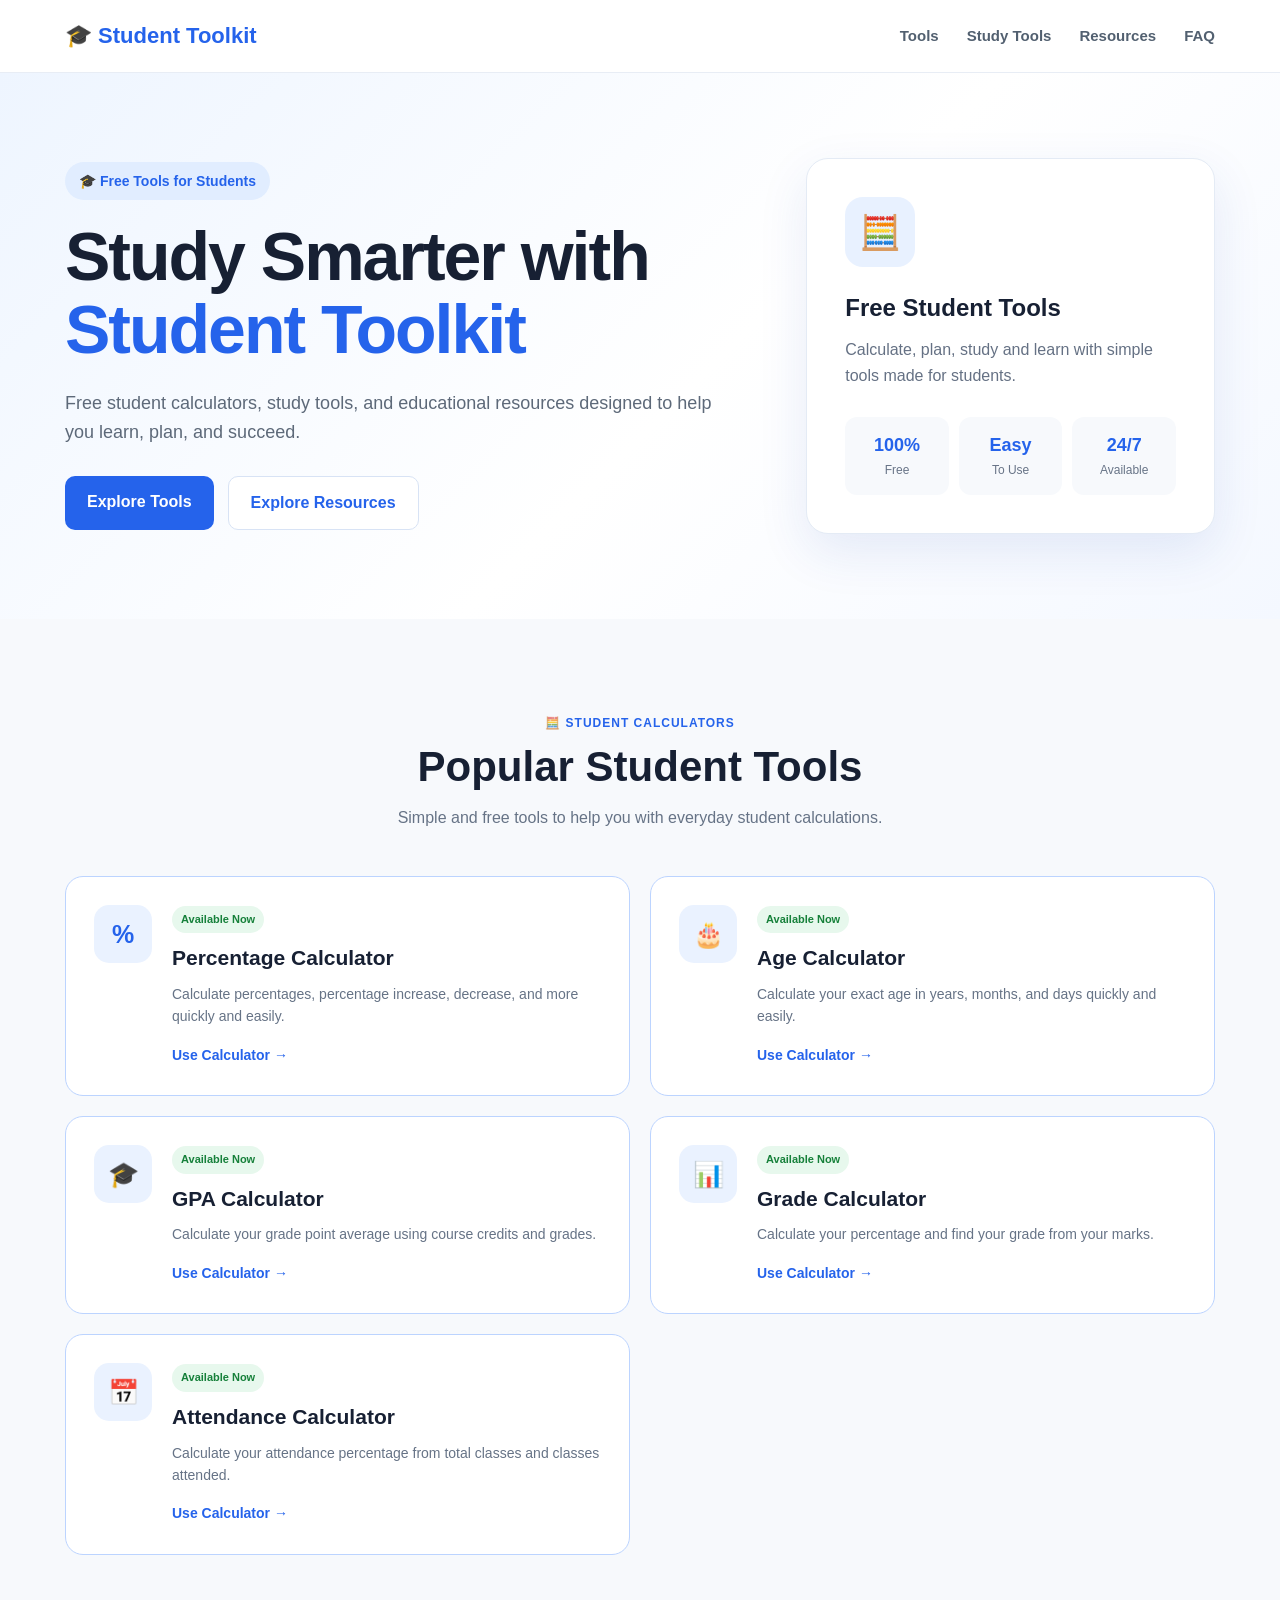
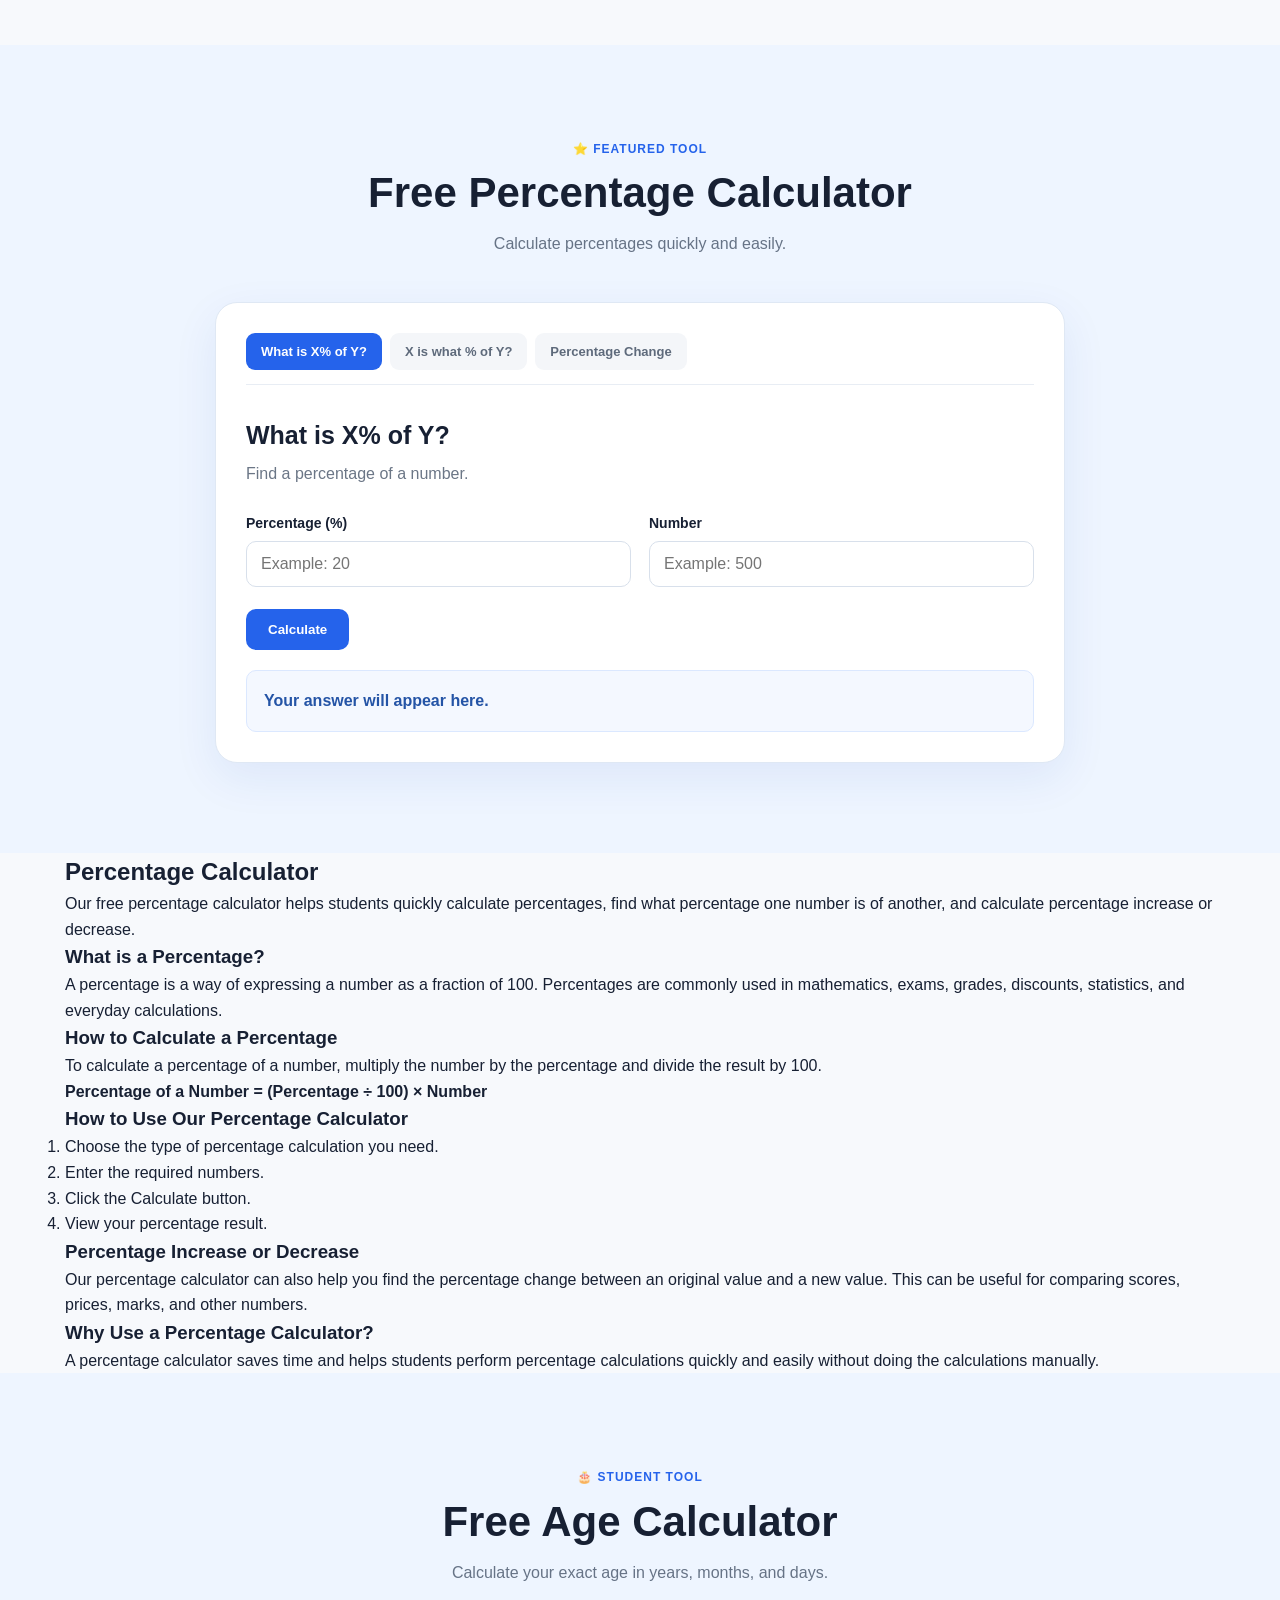
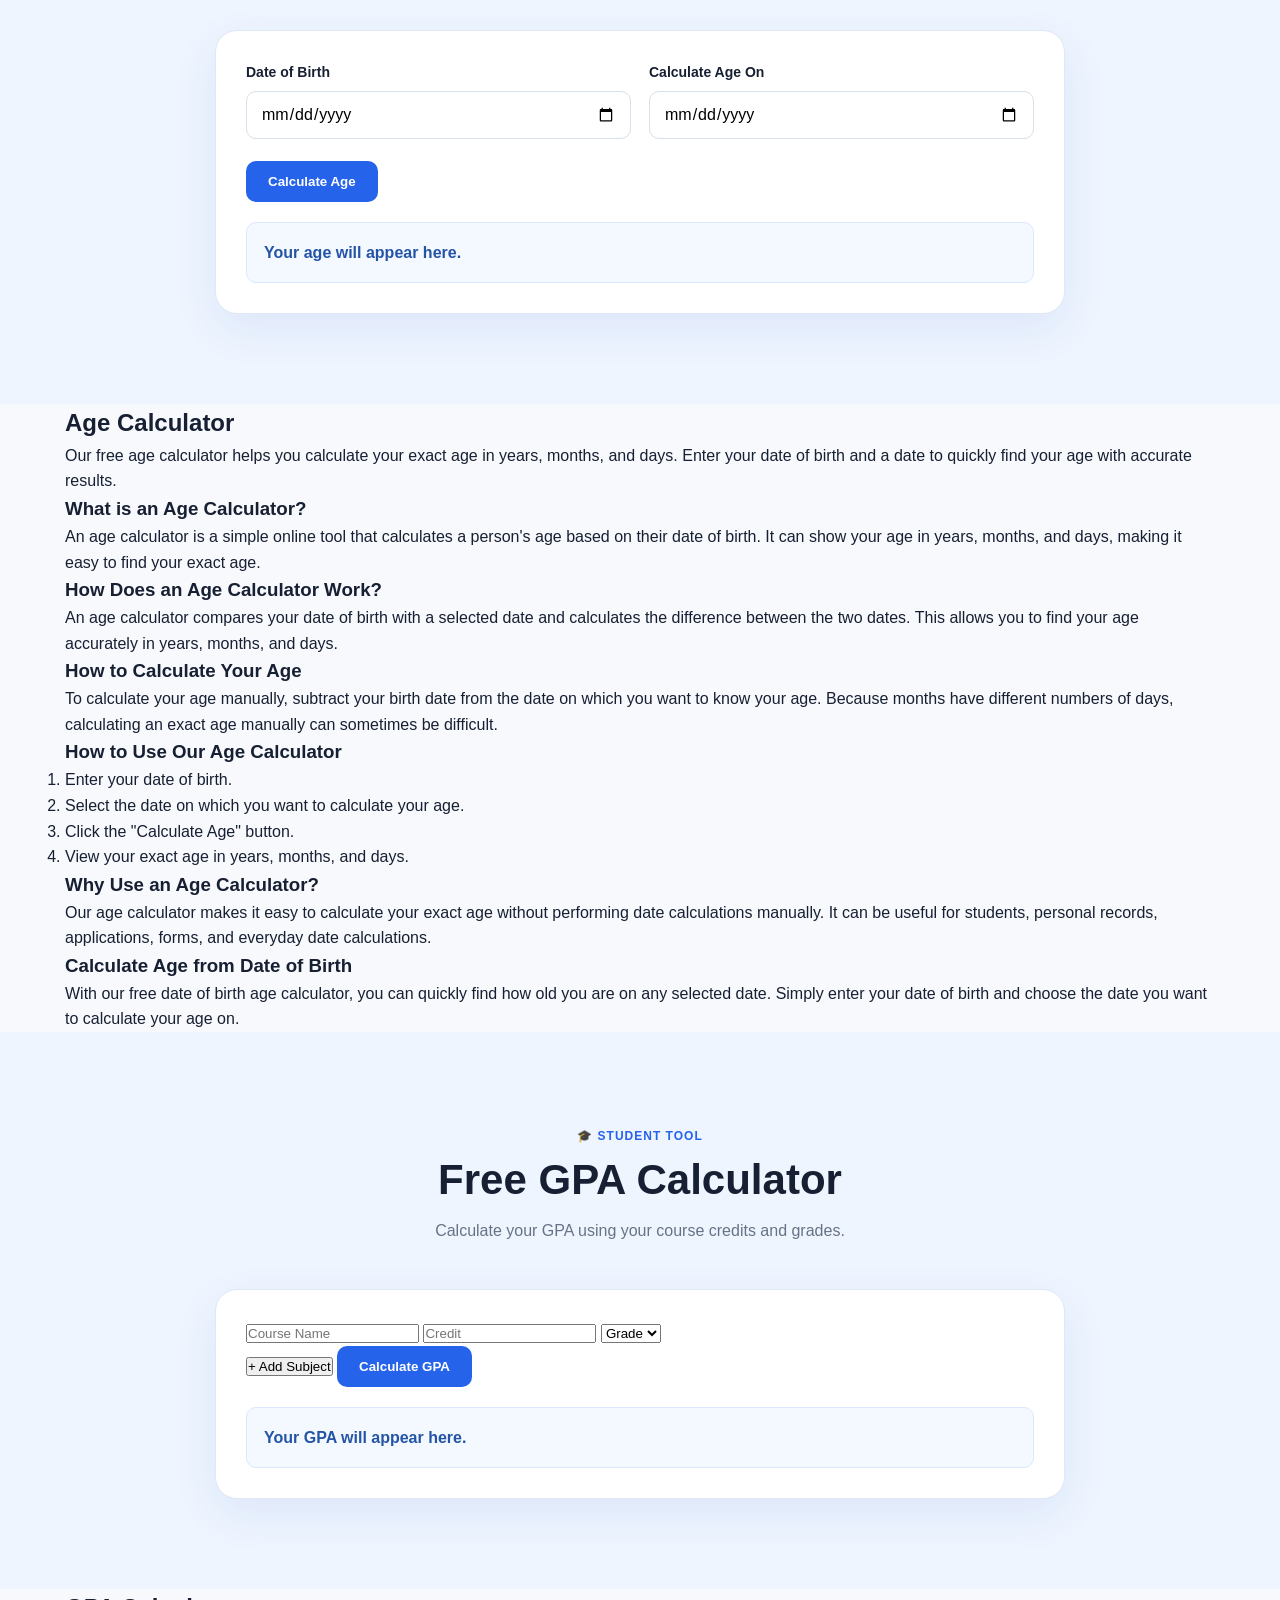
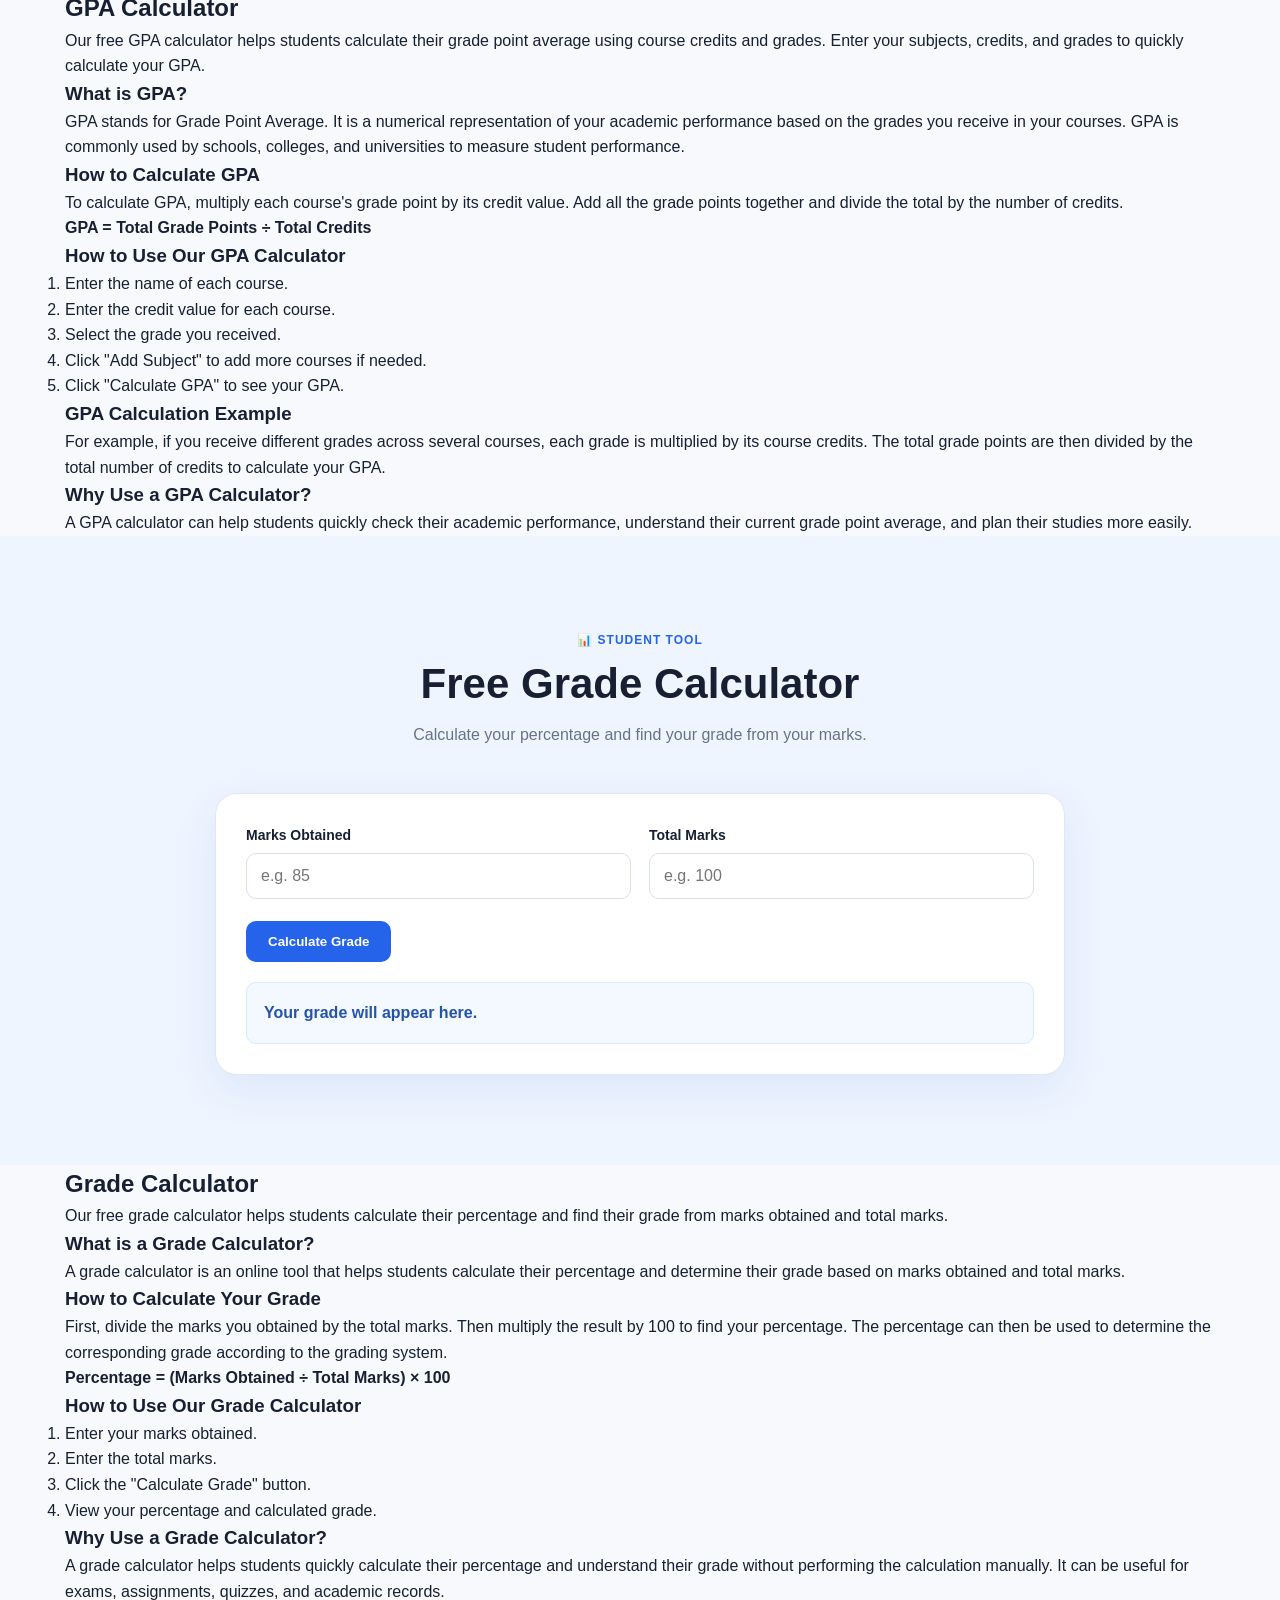
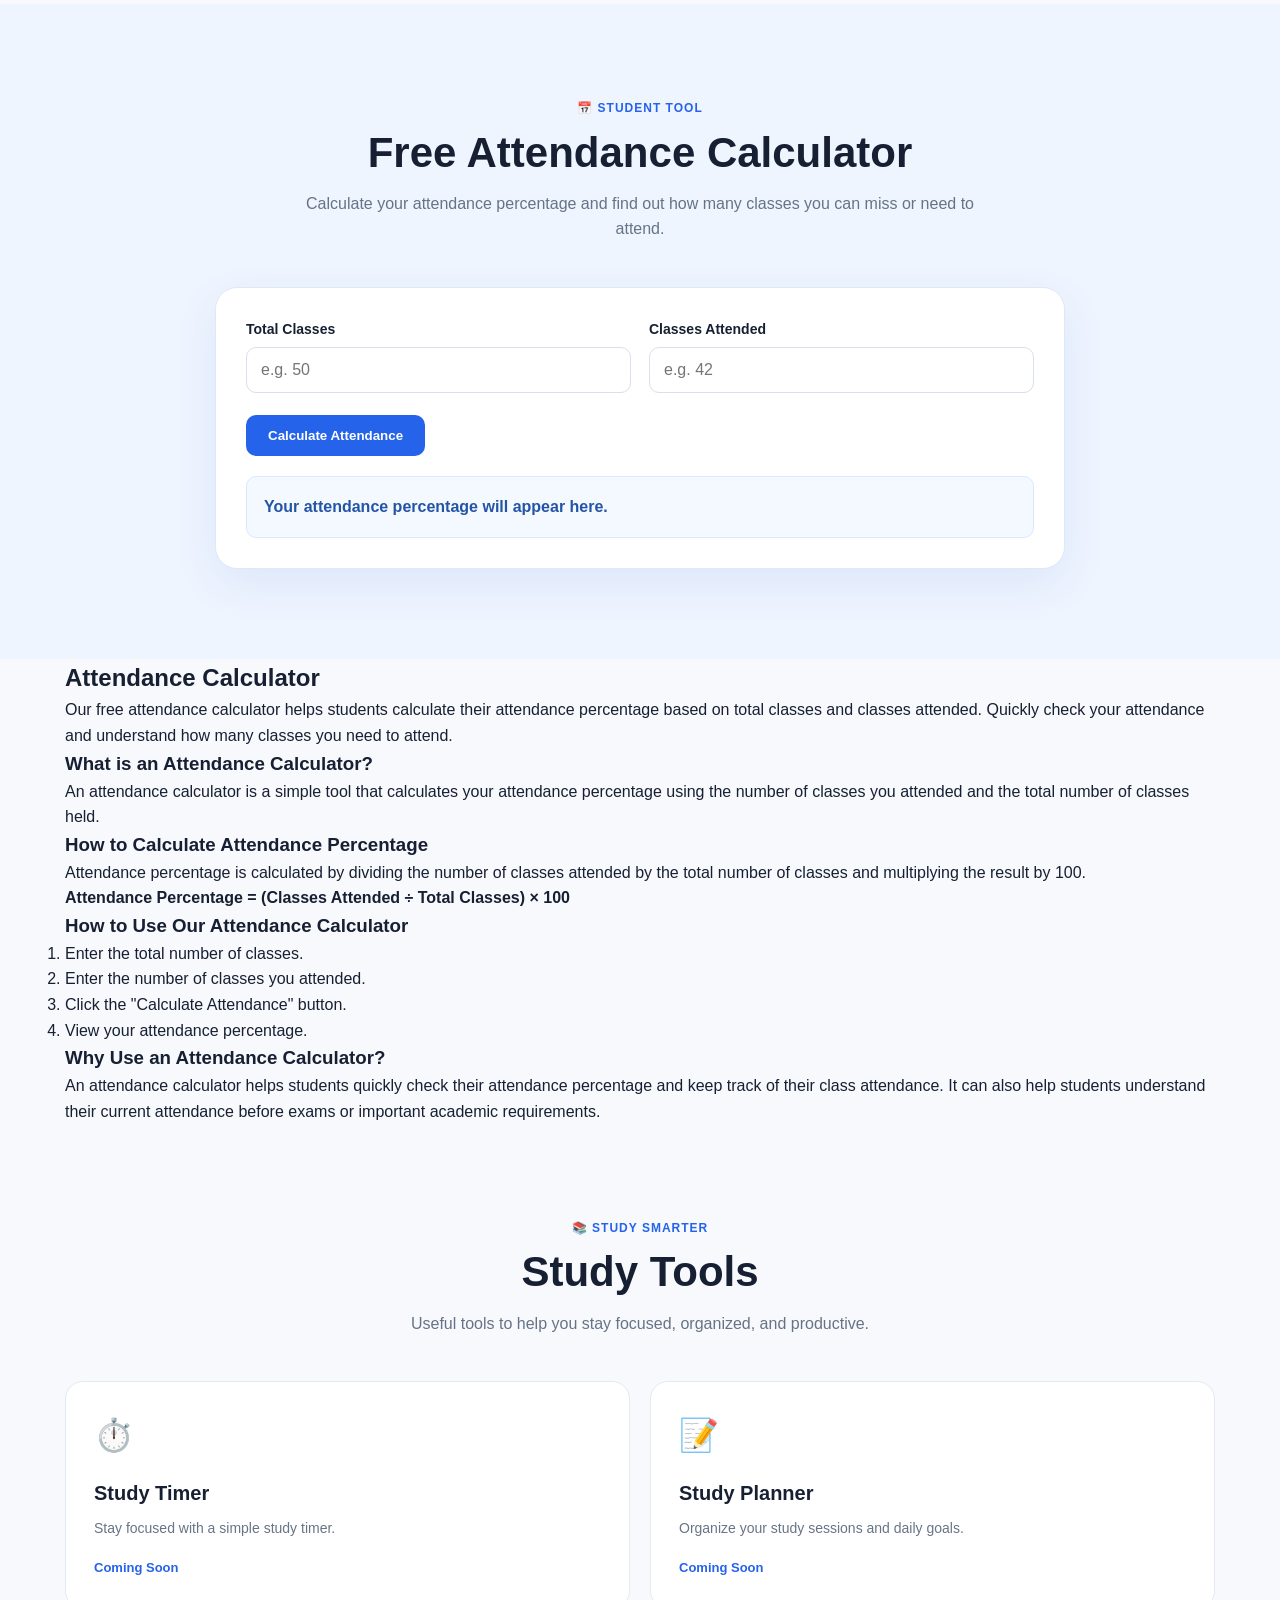
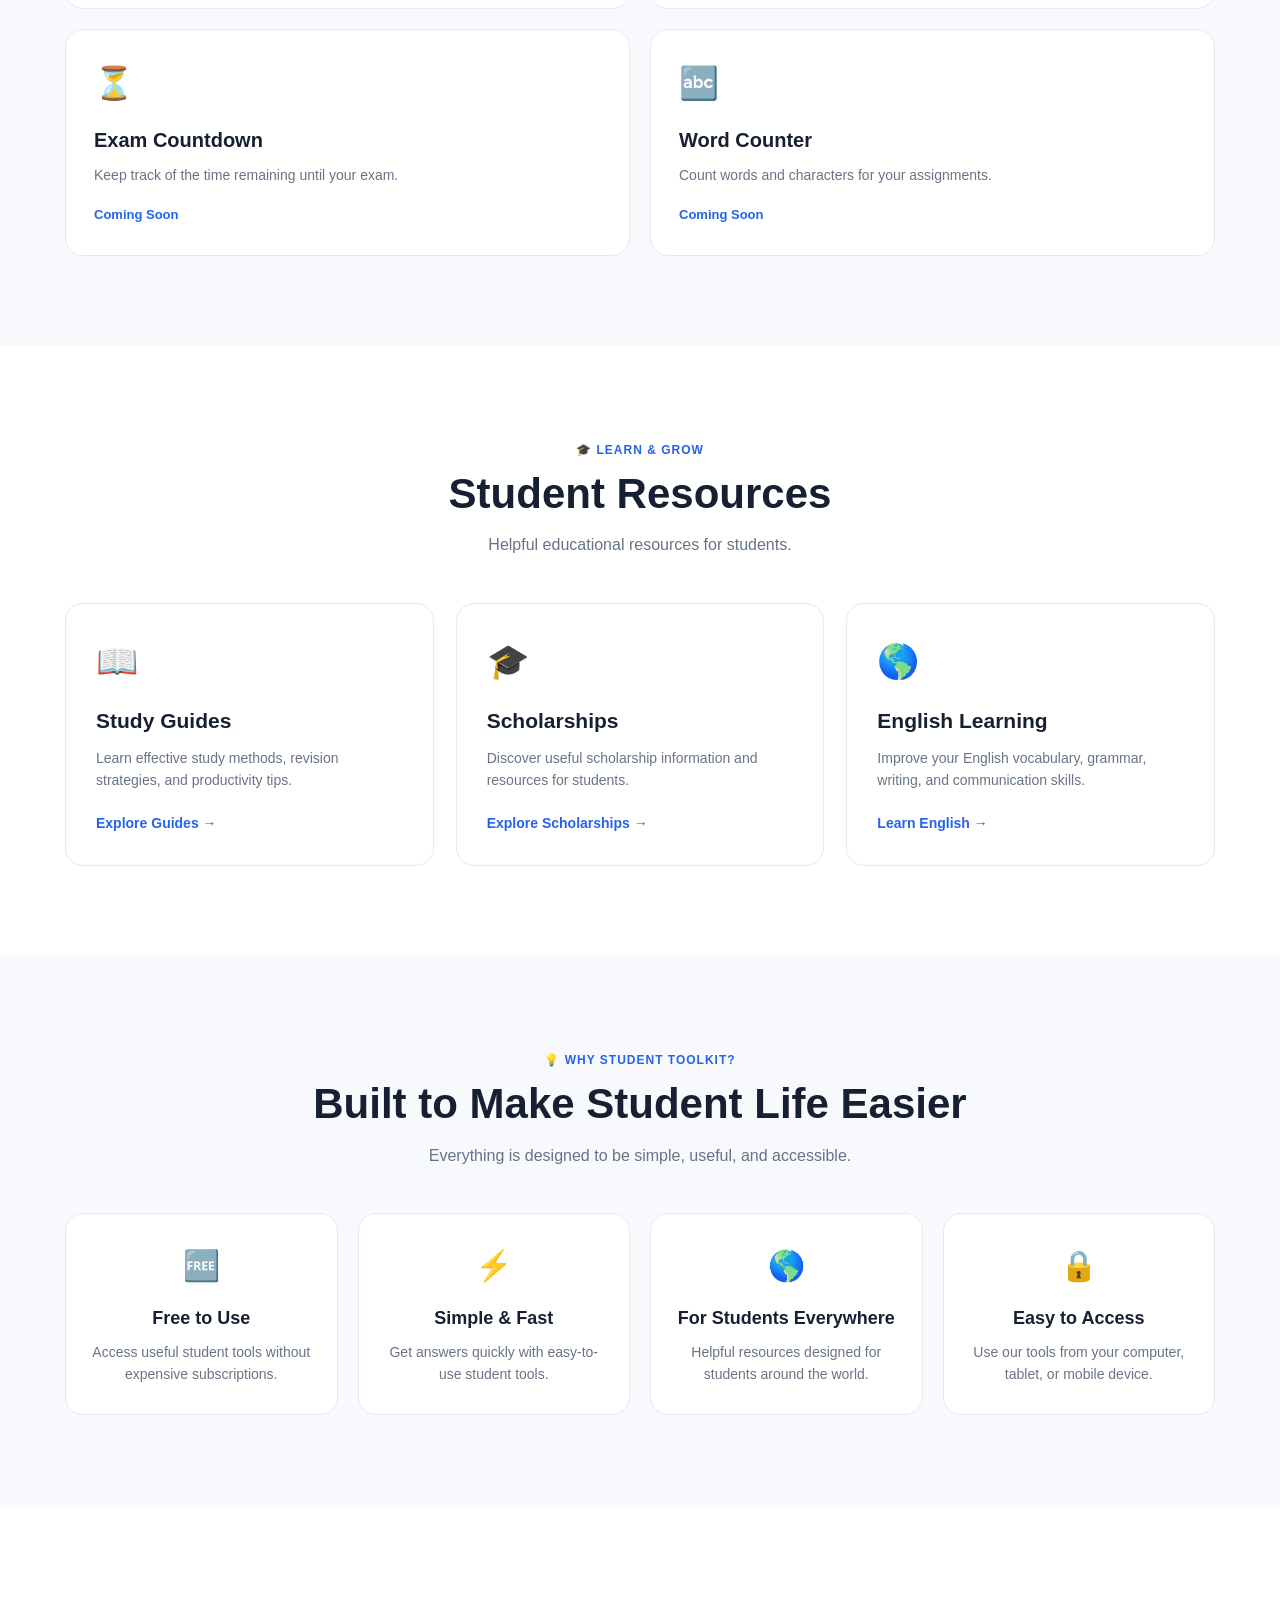
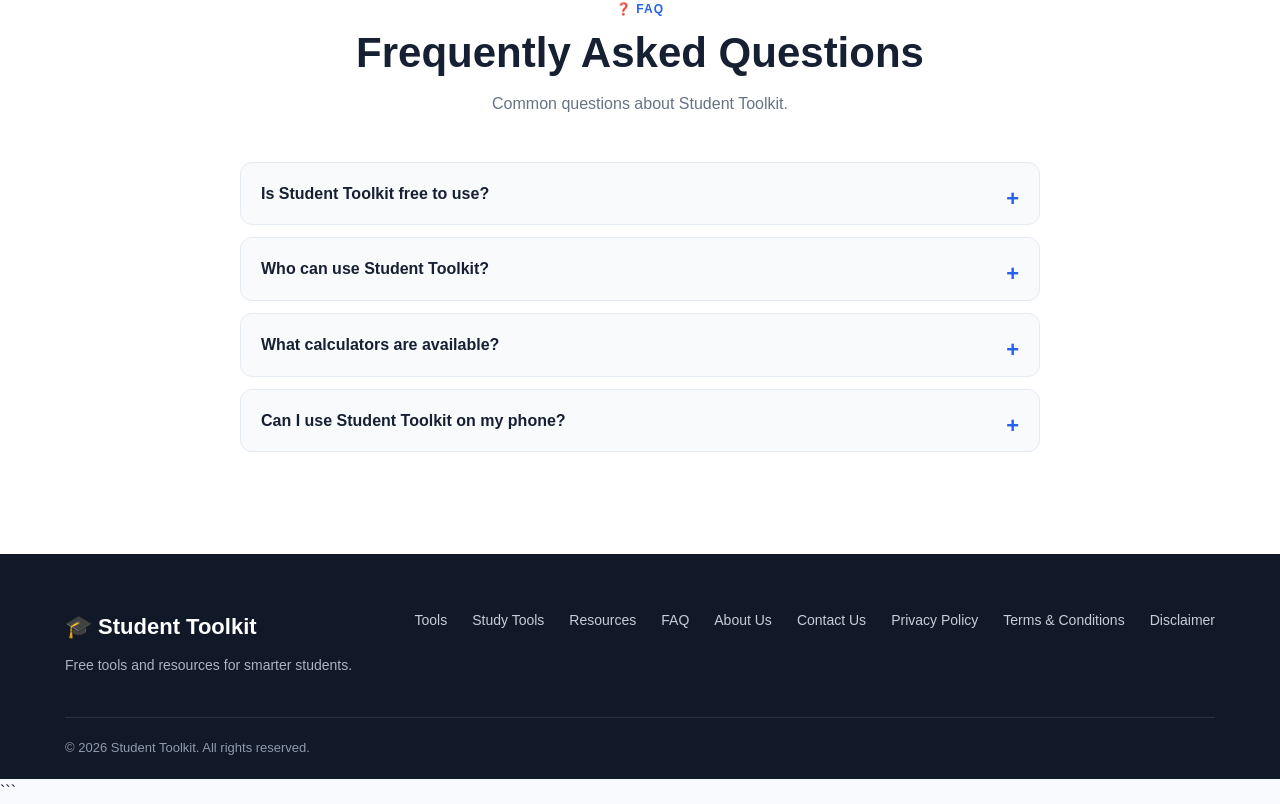
==== commit 3960172b: "Update index.html" ====
--- a/index.html
+++ b/index.html
@@ -1,4 +1,3 @@
-```html
 <!DOCTYPE html>
 <html lang="en">
 <head>
